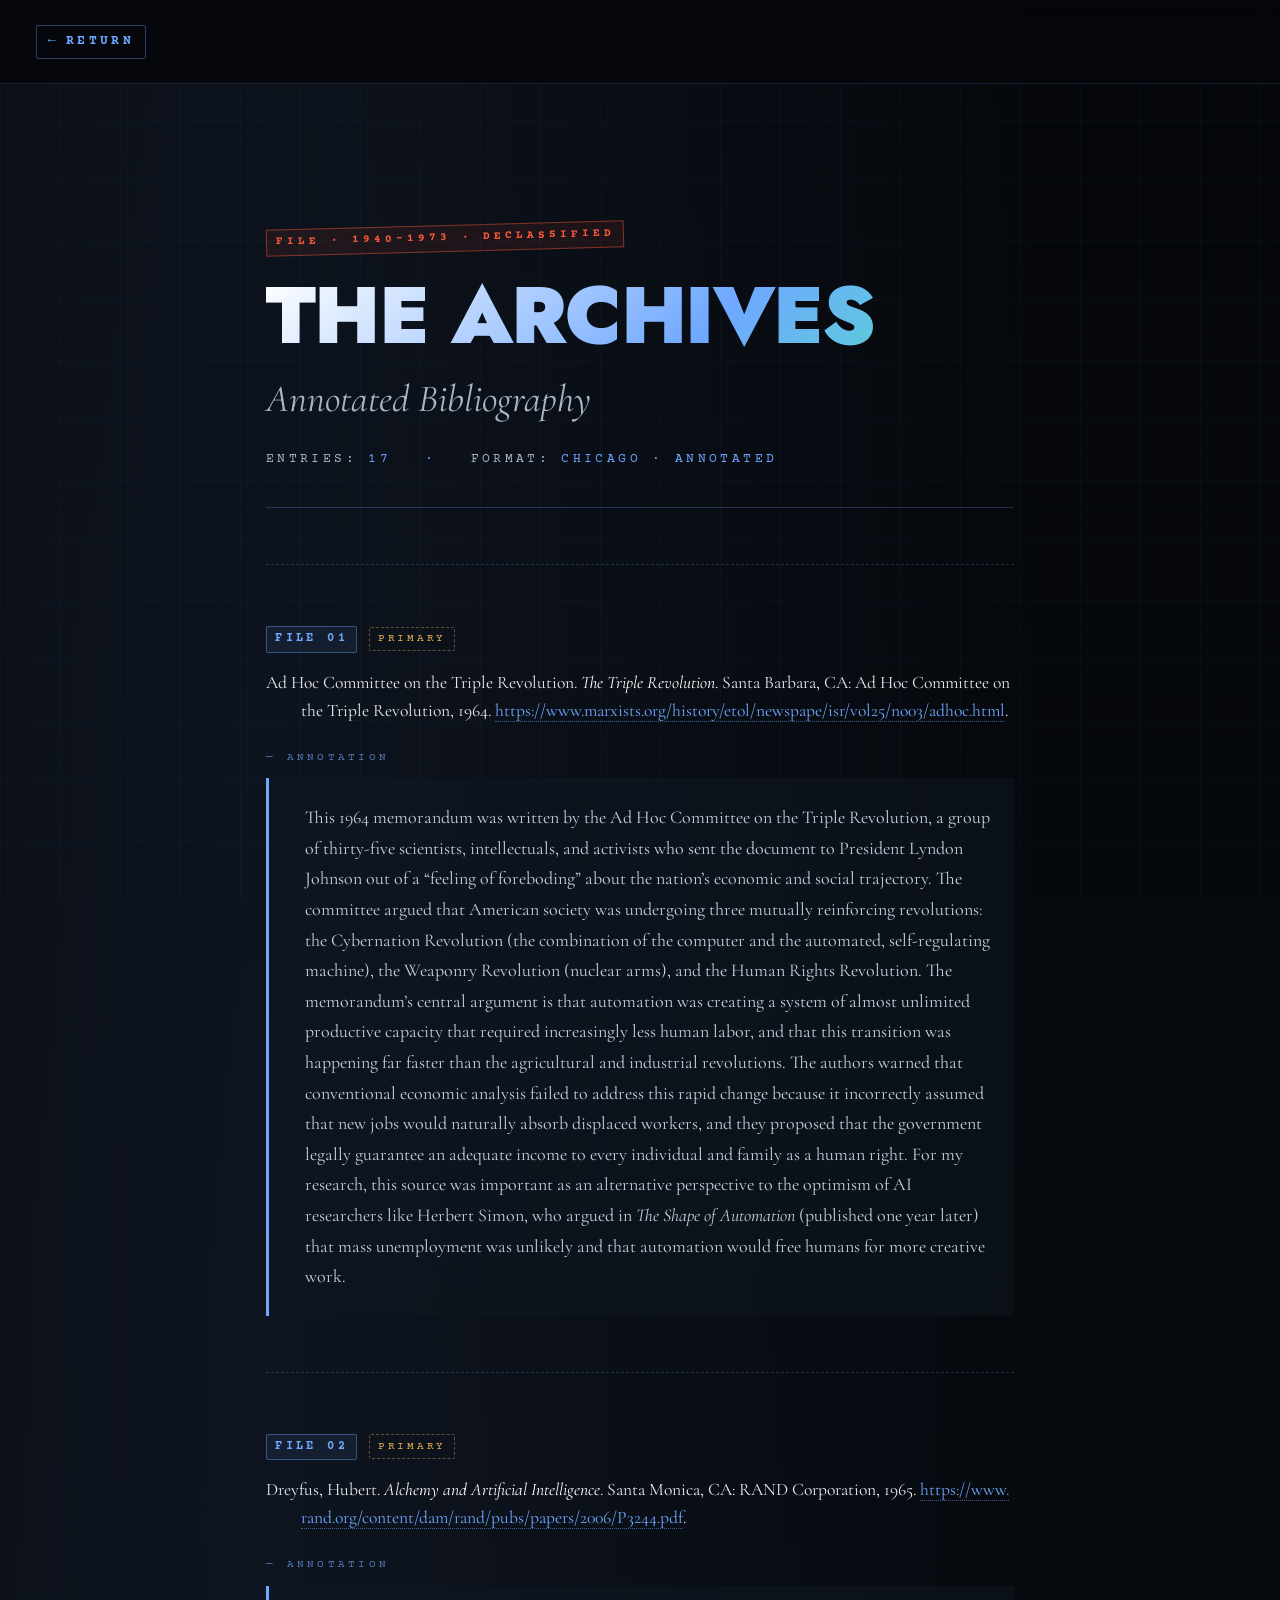
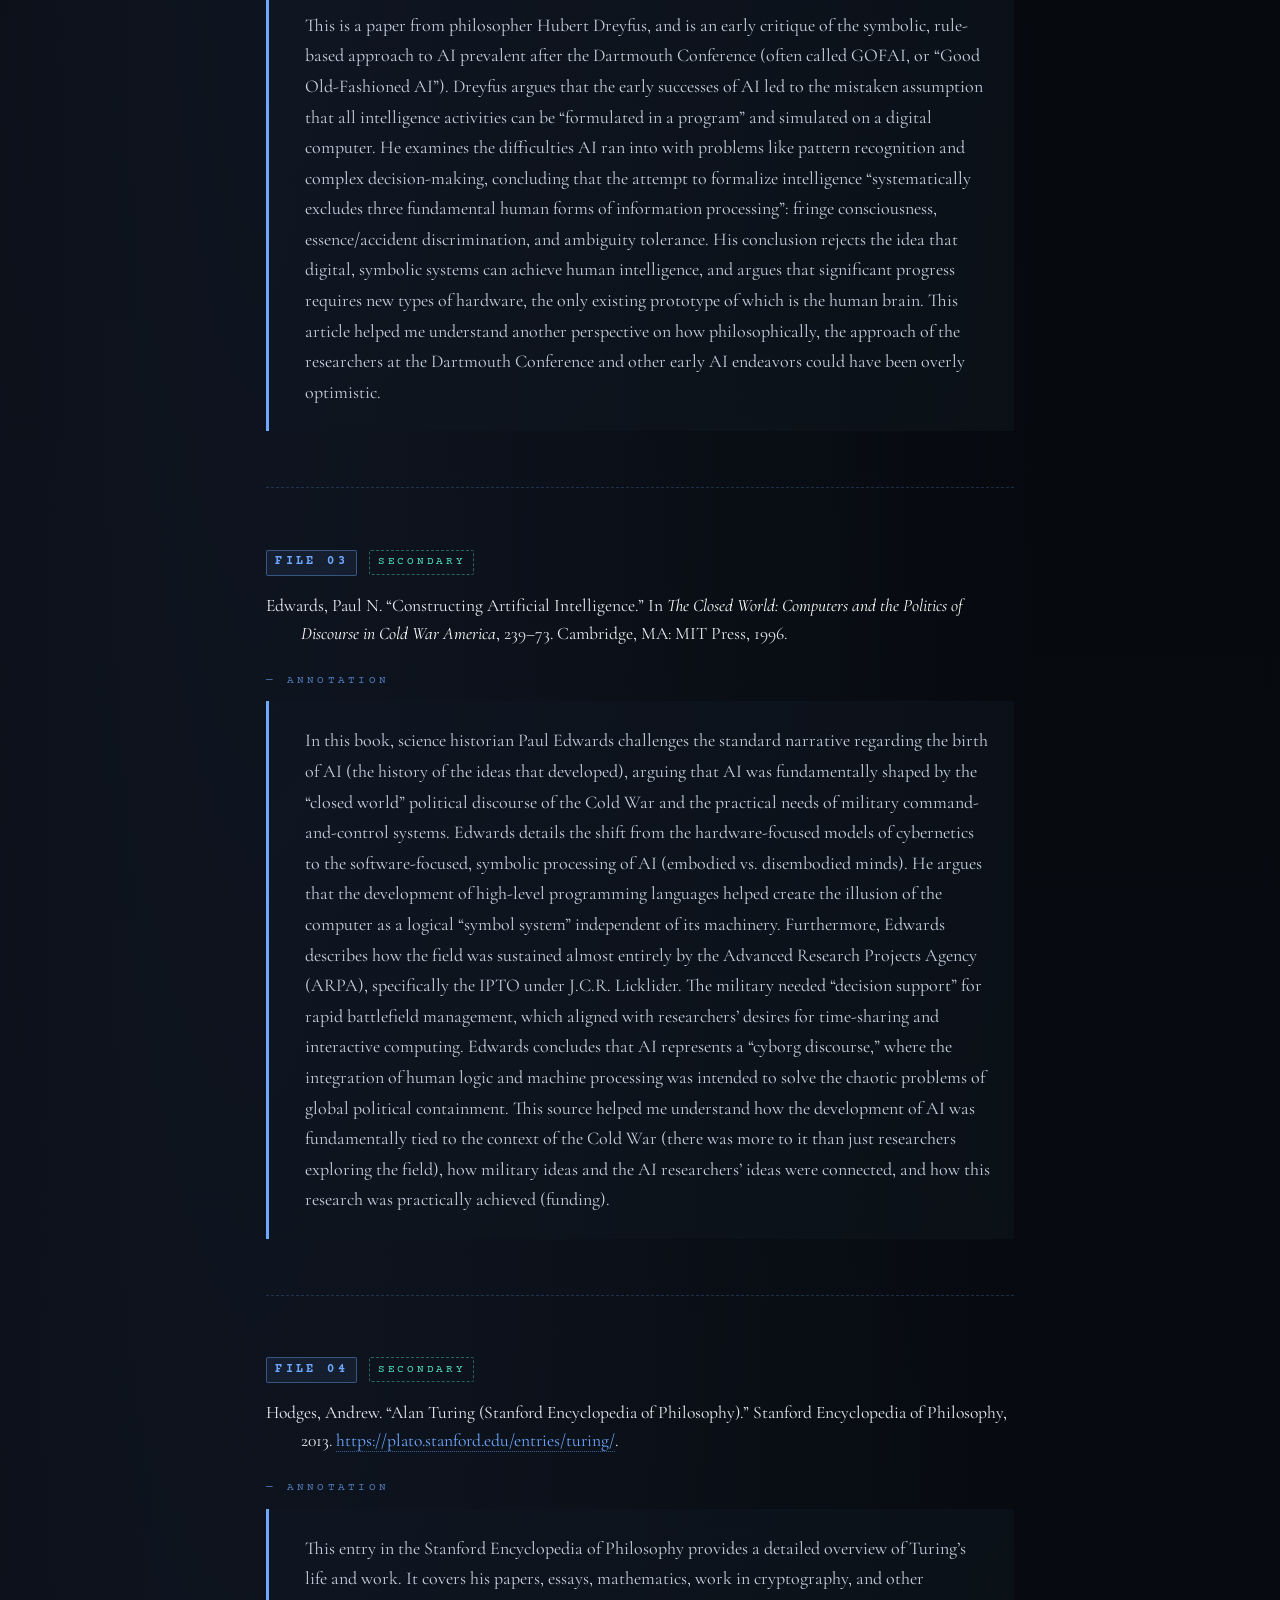
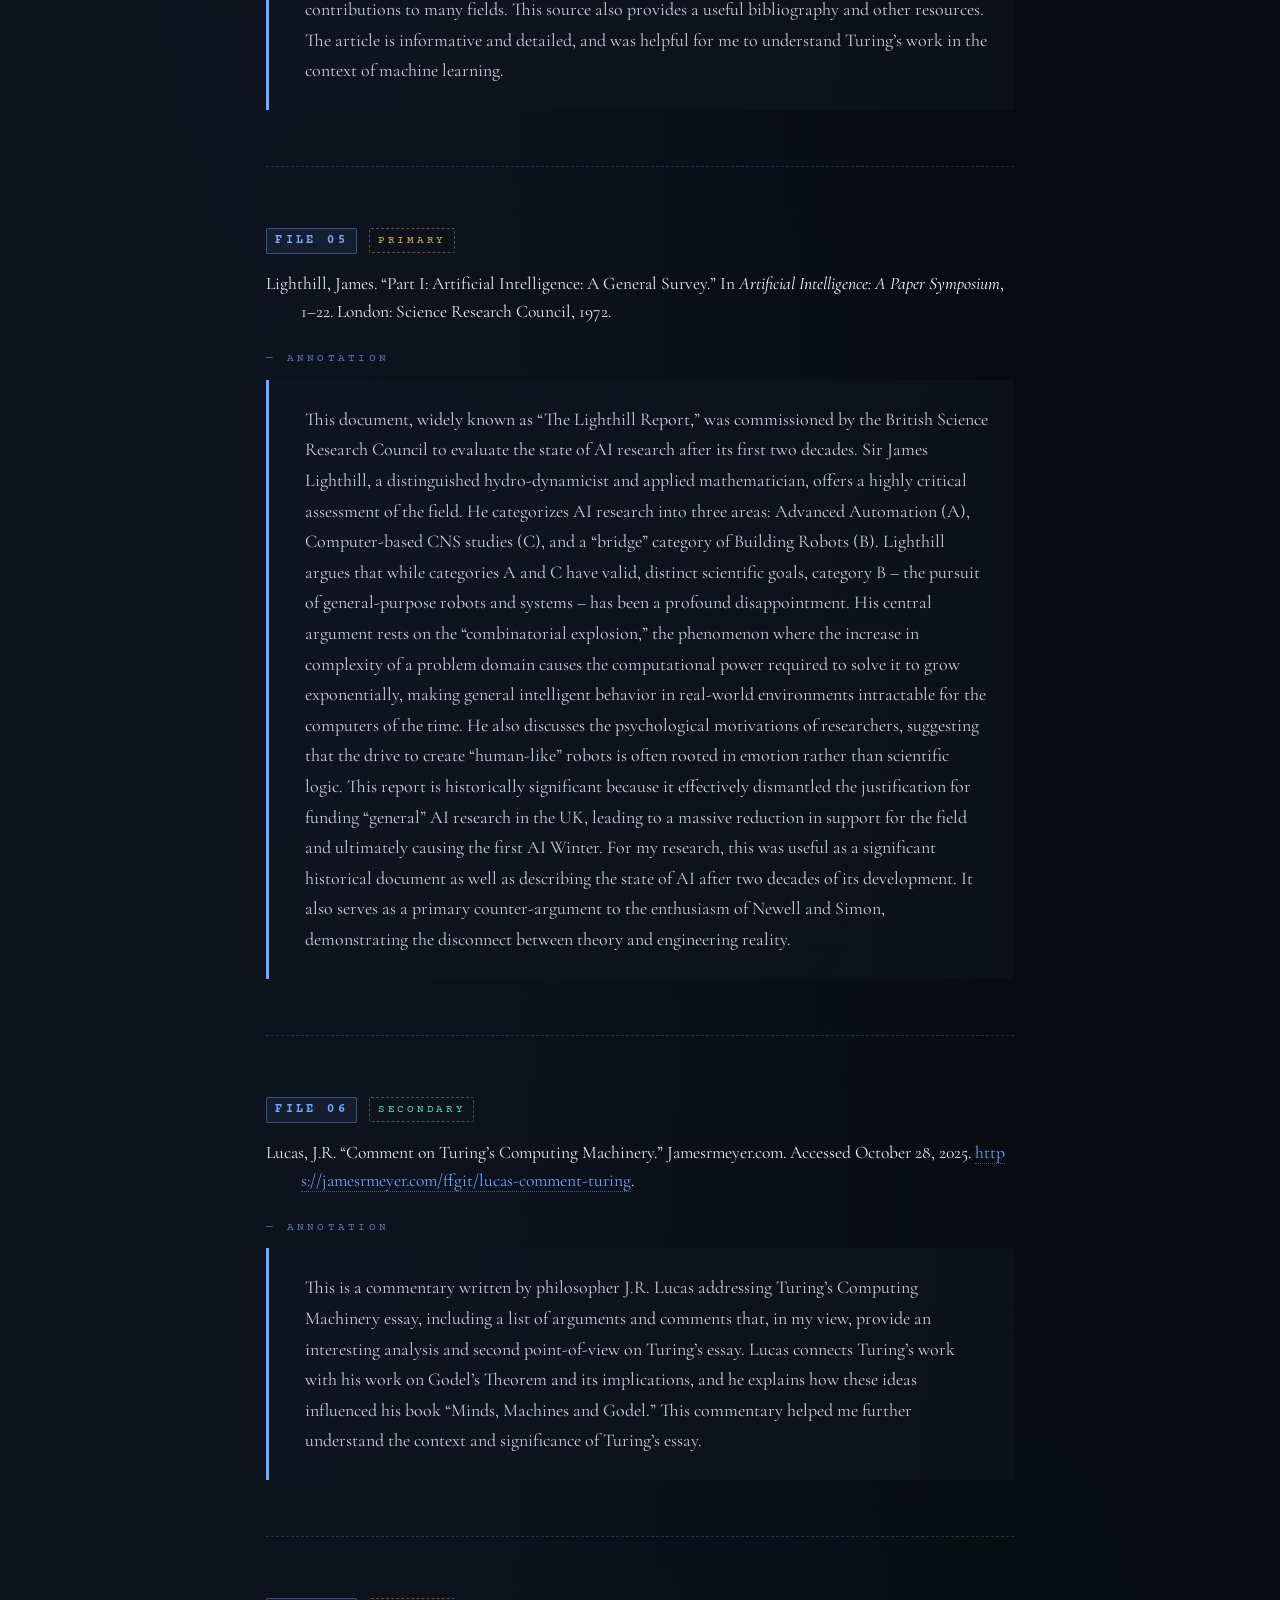
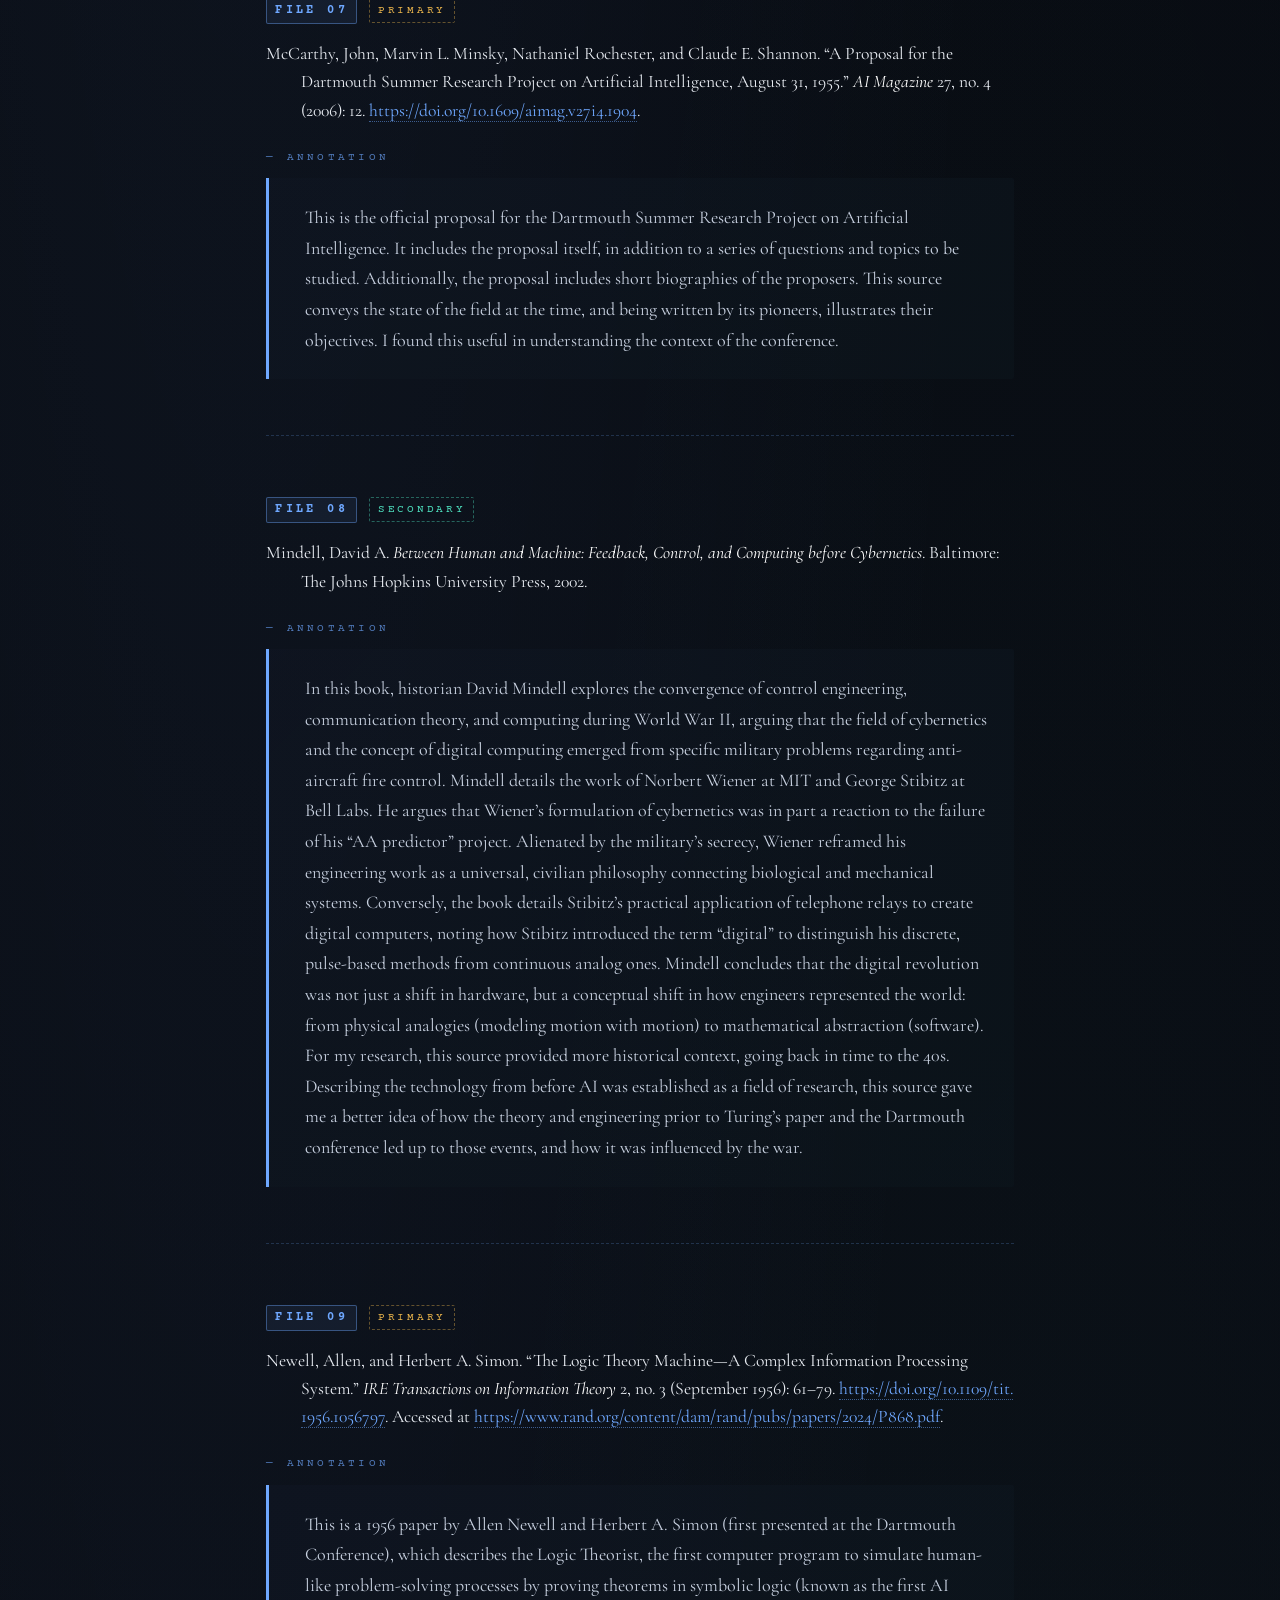
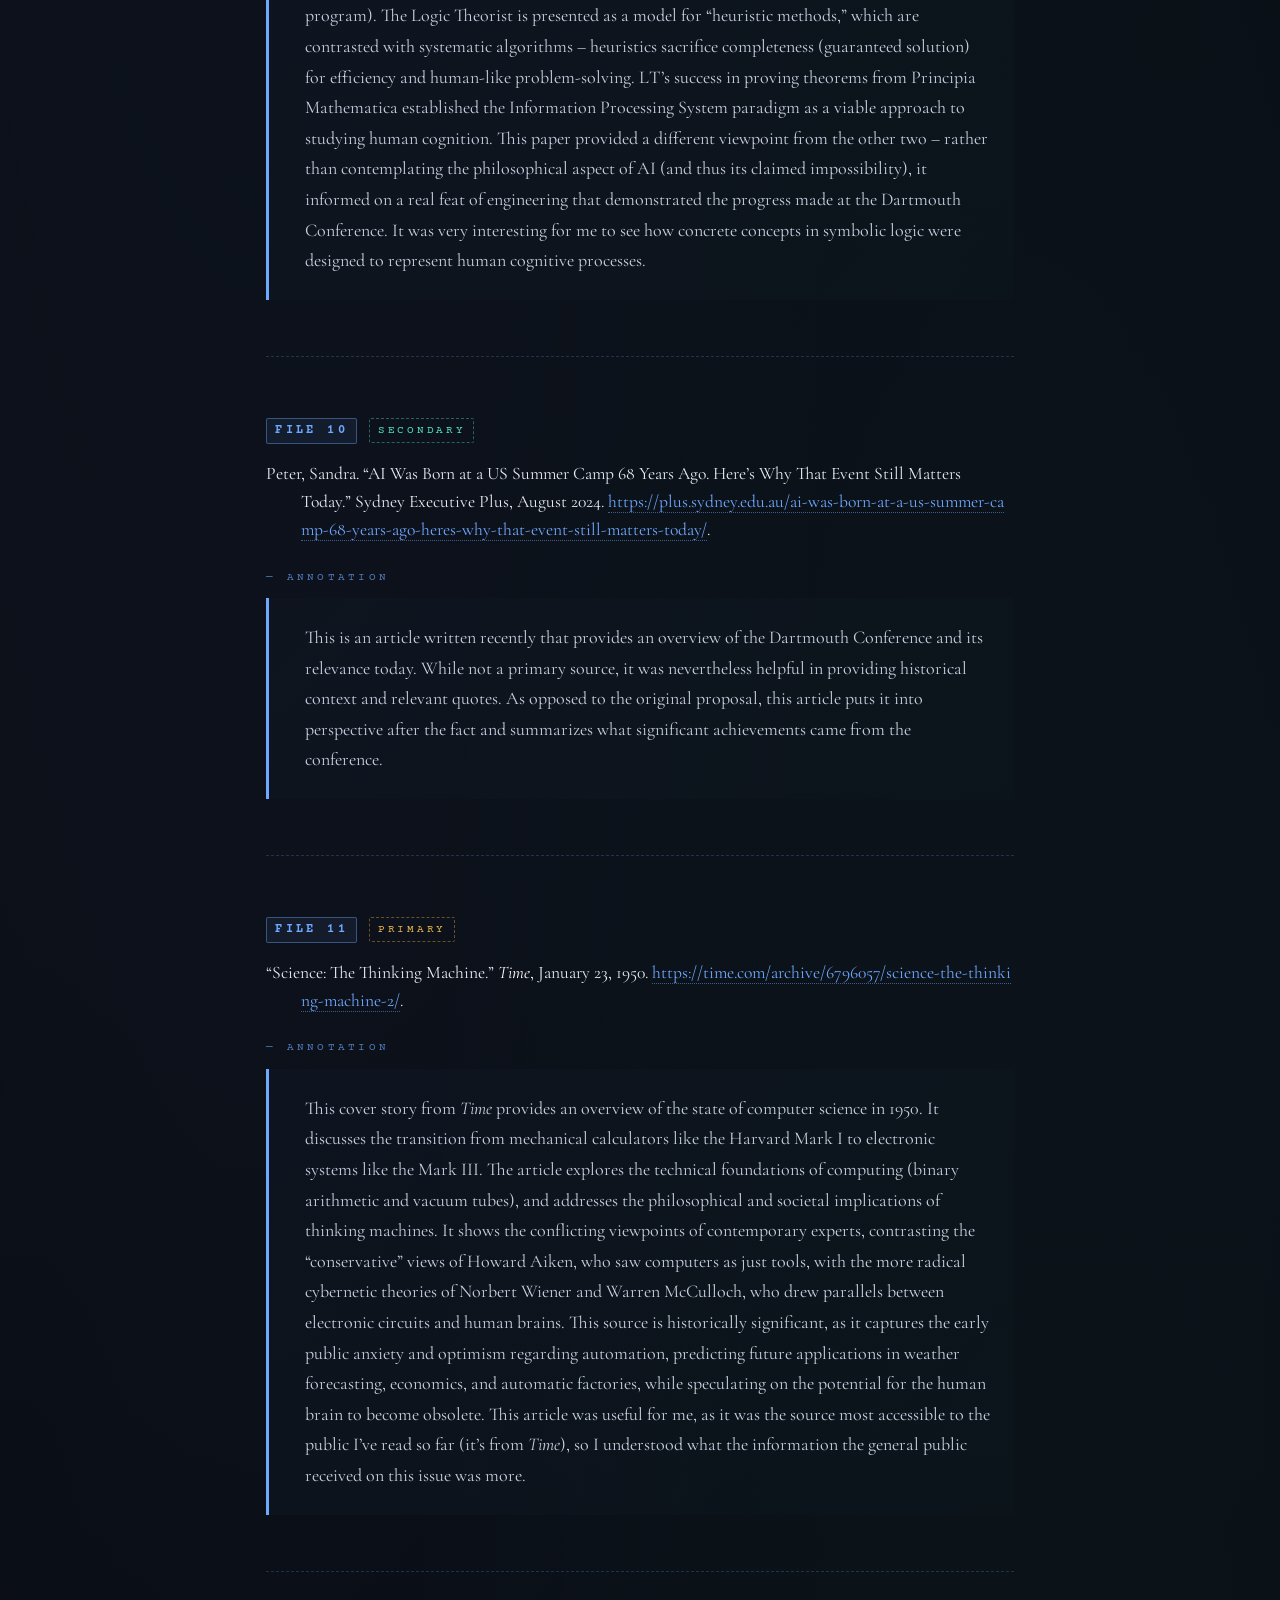
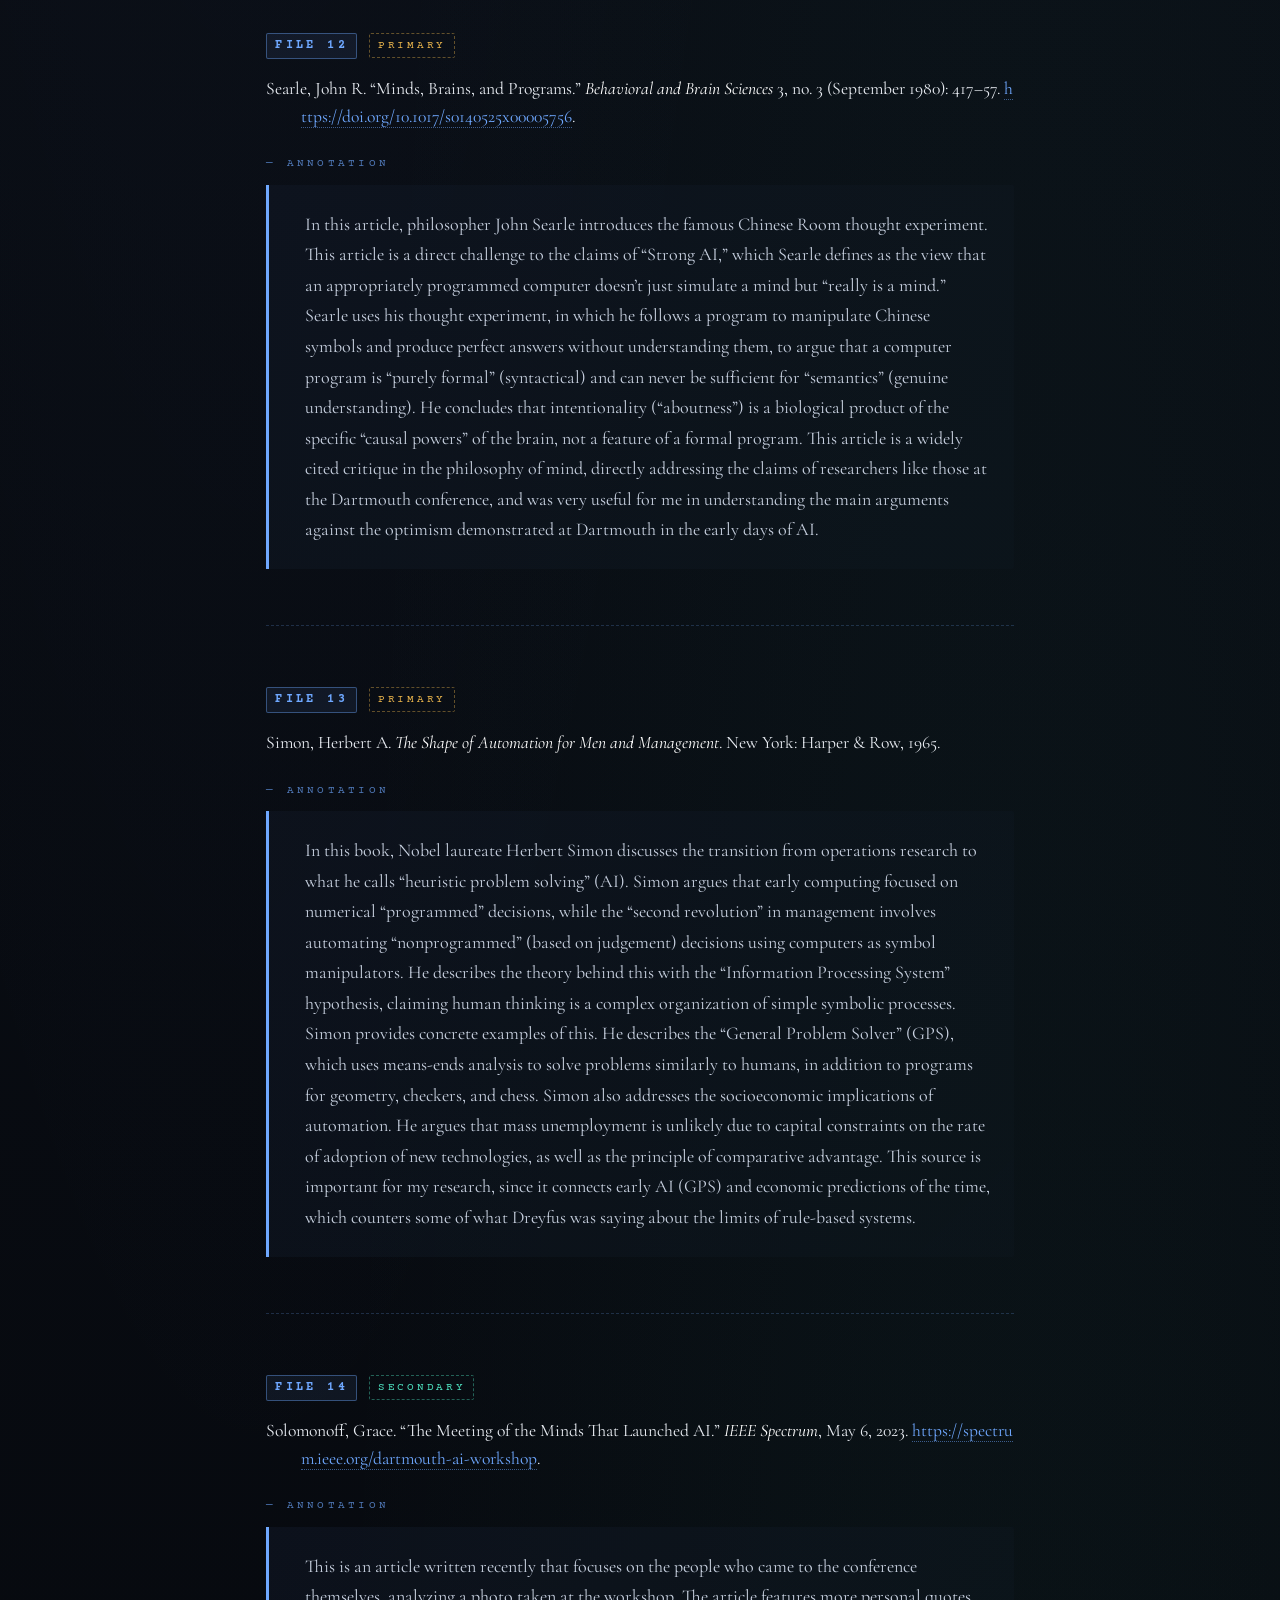
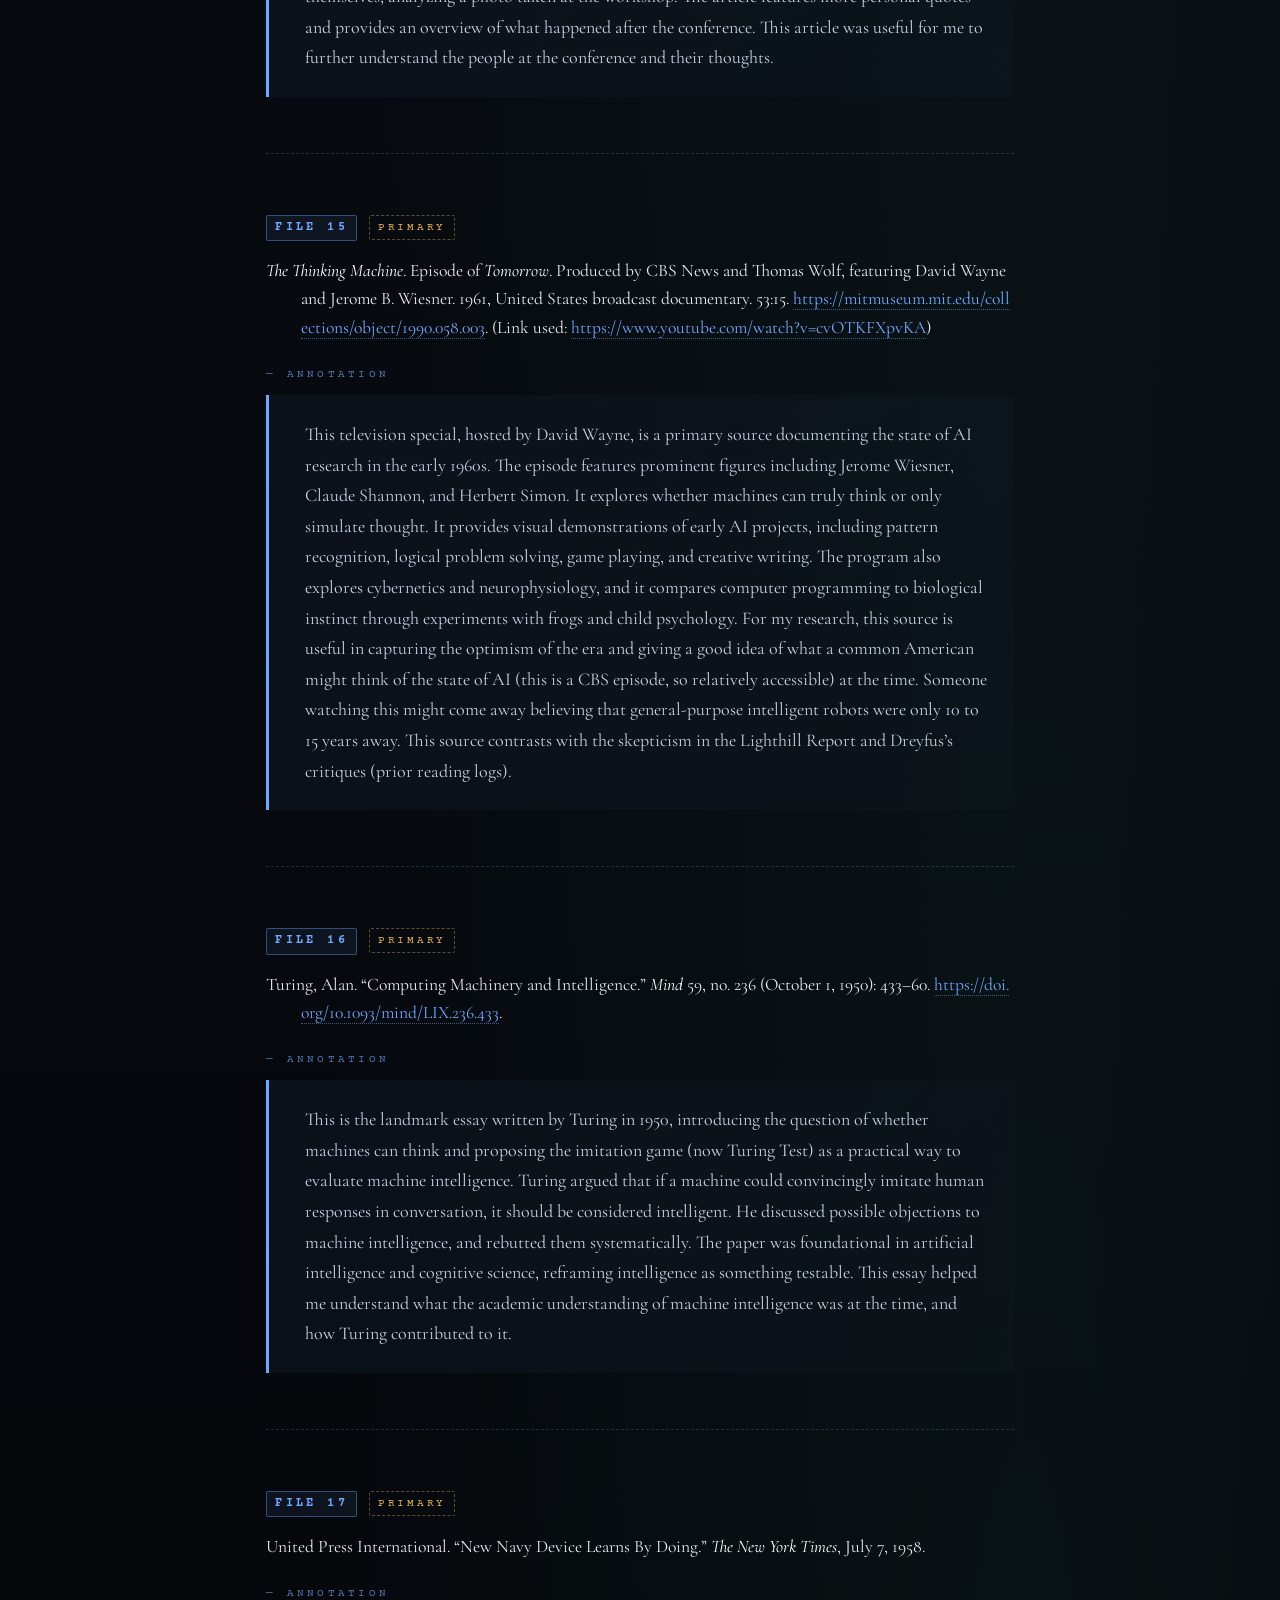
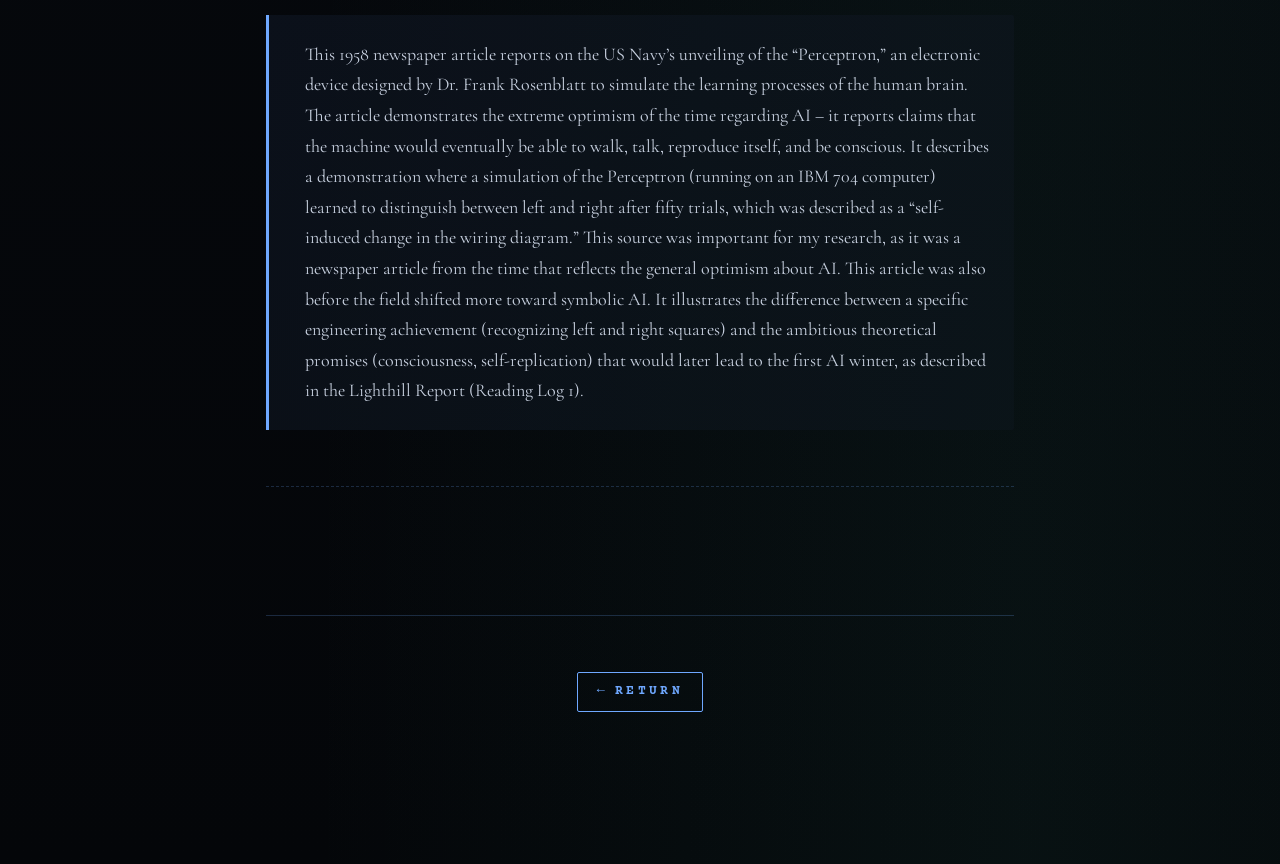
==== bibliography.html @ 635dea6e "commit" ====
<!DOCTYPE html>
<html lang="en">
<head>
    <meta charset="UTF-8" />
    <meta name="viewport" content="width=device-width, initial-scale=1.0" />
    <title>The Archives &mdash; Annotated Bibliography | The Divergence of Early AI</title>

    <!-- Typography -->
    <link rel="preconnect" href="https://fonts.googleapis.com" />
    <link rel="preconnect" href="https://fonts.gstatic.com" crossorigin />
    <link href="https://fonts.googleapis.com/css2?family=Jost:wght@300;400;500;700;900&family=Courier+Prime:wght@400;700&family=Special+Elite&family=Cormorant+Garamond:ital,wght@0,400;0,600;1,400&family=Space+Grotesk:wght@300;400;500;700&display=swap" rel="stylesheet" />

    <!-- Share the design tokens from the main site so colors/type are consistent -->
    <link rel="stylesheet" href="css/main.css" />

    <!-- Page-specific styles -->
    <style>
        /* ===============================================================
           Archives page
           A standalone scholarly bibliography view. Uses main.css for
           design tokens but layers its own page structure on top.
           =============================================================== */

        body.archives-body {
            background:
                radial-gradient(ellipse at 20% 10%, rgba(111, 168, 255, 0.08), transparent 55%),
                radial-gradient(ellipse at 80% 100%, rgba(79, 227, 193, 0.05), transparent 50%),
                linear-gradient(180deg, #05070b 0%, #0a0e16 60%, #040609 100%);
            color: #d8dee9;
            min-height: 100vh;
            overflow-x: hidden;
        }

        /* Faint "classified" grain over the whole page */
        body.archives-body::before {
            content: '';
            position: fixed;
            inset: 0;
            background-image:
                linear-gradient(rgba(111, 168, 255, 0.035) 1px, transparent 1px),
                linear-gradient(90deg, rgba(111, 168, 255, 0.035) 1px, transparent 1px);
            background-size: 60px 60px;
            pointer-events: none;
            z-index: 0;
        }

        /* Top navigation */
        .archives-nav {
            position: sticky;
            top: 0;
            z-index: 10;
            padding: var(--space-md) var(--space-lg);
            background: rgba(5, 7, 11, 0.85);
            backdrop-filter: blur(12px);
            -webkit-backdrop-filter: blur(12px);
            border-bottom: 1px solid rgba(111, 168, 255, 0.18);
        }
        .archives-nav .back-link {
            display: inline-flex;
            align-items: center;
            gap: 0.5em;
            font-family: var(--font-mono);
            font-size: var(--fs-xs);
            font-weight: 700;
            letter-spacing: 0.25em;
            text-transform: uppercase;
            color: var(--color-accent-blue);
            text-decoration: none;
            padding: 0.4em 0.8em;
            border: 1px solid rgba(111, 168, 255, 0.35);
            border-radius: var(--radius-sm);
            transition: all var(--dur-fast) var(--ease-out);
        }
        .archives-nav .back-link:hover {
            background: var(--color-accent-blue);
            color: #040609;
        }

        /* Main container */
        .archives-main {
            position: relative;
            z-index: 1;
            max-width: 820px;
            margin: 0 auto;
            padding: var(--space-2xl) var(--space-lg) var(--space-3xl);
        }

        /* Header — library dossier masthead */
        .archives-header {
            position: relative;
            padding: var(--space-xl) 0 var(--space-lg);
            margin-bottom: var(--space-xl);
            border-bottom: 1px solid rgba(111, 168, 255, 0.25);
        }
        .archives-classification {
            display: inline-block;
            padding: 0.3em 0.8em;
            margin-bottom: var(--space-md);
            font-family: var(--font-mono);
            font-size: 0.7rem;
            font-weight: 700;
            letter-spacing: 0.35em;
            text-transform: uppercase;
            color: var(--color-accent-hot);
            background: rgba(255, 91, 58, 0.08);
            border: 1px solid rgba(255, 91, 58, 0.45);
            transform: rotate(-1.5deg);
        }
        .archives-title {
            font-family: var(--font-display);
            font-weight: 900;
            font-size: clamp(3rem, 8vw, 5rem);
            letter-spacing: -0.02em;
            line-height: 1;
            margin-bottom: var(--space-xs);
            background: linear-gradient(135deg, #ffffff 0%, #6fa8ff 60%, #4fe3c1 100%);
            -webkit-background-clip: text;
            background-clip: text;
            -webkit-text-fill-color: transparent;
            text-transform: uppercase;
        }
        .archives-subtitle {
            font-family: var(--font-serif);
            font-style: italic;
            font-size: var(--fs-xl);
            color: #a9b4c6;
            margin-bottom: var(--space-sm);
        }
        .archives-meta {
            font-family: var(--font-mono);
            font-size: var(--fs-xs);
            letter-spacing: 0.25em;
            text-transform: uppercase;
            color: var(--color-accent-blue);
        }
        .archives-meta span {
            color: #a9b4c6;
        }

        /* Opening summary */
        .archives-intro {
            max-width: 64ch;
            margin: 0 0 var(--space-2xl);
            padding: var(--space-lg) 0;
            font-family: var(--font-serif);
            font-size: var(--fs-lg);
            line-height: 1.7;
            color: #d8dee9;
        }
        .archives-intro p + p {
            margin-top: var(--space-sm);
        }
        .archives-intro em {
            color: #a9b4c6;
        }

        /* Entries list */
        .archives-list {
            list-style: none;
            padding: 0;
            margin: 0;
        }

        .archives-entry {
            position: relative;
            padding: var(--space-xl) 0;
            border-top: 1px dashed rgba(111, 168, 255, 0.22);
        }
        .archives-entry:last-child {
            border-bottom: 1px dashed rgba(111, 168, 255, 0.22);
        }

        /* File tag — number stamp in the top corner */
        .entry-file {
            display: inline-block;
            margin-bottom: var(--space-sm);
            padding: 0.25em 0.7em;
            font-family: var(--font-mono);
            font-size: 0.72rem;
            font-weight: 700;
            letter-spacing: 0.3em;
            text-transform: uppercase;
            color: var(--color-accent-blue);
            background: rgba(111, 168, 255, 0.08);
            border: 1px solid rgba(111, 168, 255, 0.4);
            border-radius: var(--radius-sm);
        }
        .entry-type {
            display: inline-block;
            margin-left: var(--space-2xs);
            padding: 0.25em 0.7em;
            font-family: var(--font-mono);
            font-size: 0.68rem;
            font-weight: 400;
            letter-spacing: 0.25em;
            text-transform: uppercase;
            color: #a9b4c6;
            background: transparent;
            border: 1px dashed rgba(169, 180, 198, 0.3);
            border-radius: var(--radius-sm);
        }
        .entry-type--primary {
            color: var(--color-accent-amber);
            border-color: rgba(233, 180, 76, 0.4);
        }
        .entry-type--secondary {
            color: var(--color-accent-cyber);
            border-color: rgba(79, 227, 193, 0.4);
        }

        /* Citation — academic hanging indent */
        .entry-citation {
            font-family: var(--font-serif);
            font-size: 1.1rem;
            line-height: 1.6;
            color: #e8ecf2;
            padding-left: 2em;
            text-indent: -2em;
            margin-bottom: var(--space-md);
        }
        .entry-citation em,
        .entry-citation i {
            font-style: italic;
            color: #ffffff;
        }
        .entry-citation a {
            color: var(--color-accent-blue);
            text-decoration: none;
            border-bottom: 1px dotted rgba(111, 168, 255, 0.5);
            word-break: break-all;
            transition: all var(--dur-fast) var(--ease-out);
        }
        .entry-citation a:hover {
            color: #4fe3c1;
            border-bottom-color: var(--color-accent-cyber);
        }

        /* Annotation — left-rule quote style */
        .entry-annotation-label {
            display: block;
            margin-bottom: var(--space-xs);
            font-family: var(--font-mono);
            font-size: 0.68rem;
            letter-spacing: 0.3em;
            text-transform: uppercase;
            color: var(--color-accent-blue);
            opacity: 0.7;
        }
        .entry-annotation {
            padding: var(--space-md) var(--space-md) var(--space-md) var(--space-lg);
            background:
                linear-gradient(135deg, rgba(111, 168, 255, 0.035), rgba(79, 227, 193, 0.025)),
                rgba(10, 14, 22, 0.6);
            border-left: 3px solid var(--color-accent-blue);
            border-radius: 0 var(--radius-sm) var(--radius-sm) 0;
            font-family: var(--font-serif);
            font-size: 1rem;
            line-height: 1.75;
            color: #c8d1e0;
        }
        .entry-annotation p {
            margin: 0;
        }
        .entry-annotation p + p {
            margin-top: var(--space-sm);
        }

        /* Footer */
        .archives-footer {
            margin-top: var(--space-3xl);
            padding: var(--space-xl) 0 var(--space-md);
            border-top: 1px solid rgba(111, 168, 255, 0.22);
            text-align: center;
        }
        .archives-footer .back-link-footer {
            display: inline-flex;
            align-items: center;
            gap: 0.5em;
            padding: 0.6em 1.4em;
            font-family: var(--font-mono);
            font-size: var(--fs-xs);
            font-weight: 700;
            letter-spacing: 0.25em;
            text-transform: uppercase;
            color: var(--color-accent-blue);
            text-decoration: none;
            border: 1px solid var(--color-accent-blue);
            border-radius: var(--radius-sm);
            transition: all var(--dur-fast) var(--ease-out);
        }
        .archives-footer .back-link-footer:hover {
            background: var(--color-accent-blue);
            color: #040609;
        }
        .archives-credit {
            margin-top: var(--space-md);
            font-family: var(--font-mono);
            font-size: 0.7rem;
            letter-spacing: 0.2em;
            text-transform: uppercase;
            color: #6a7382;
        }

        /* Responsive tweaks */
        @media (max-width: 720px) {
            .archives-main { padding: var(--space-xl) var(--space-md) var(--space-2xl); }
            .entry-citation { padding-left: 1.4em; text-indent: -1.4em; }
            .entry-annotation { padding: var(--space-md); }
        }
    </style>
</head>

<body class="archives-body" data-current-theme="modern-obsidian">

    <!-- Top nav -->
    <nav class="archives-nav" aria-label="Site navigation">
        <a href="index.html" class="back-link">
            <span aria-hidden="true">&larr;</span>
            Return
        </a>
    </nav>

    <main class="archives-main">

        <!-- Masthead -->
        <header class="archives-header">
            <span class="archives-classification">File &middot; 1940&ndash;1973 &middot; Declassified</span>
            <h1 class="archives-title">The Archives</h1>
            <p class="archives-subtitle">Annotated Bibliography</p>
            <p class="archives-meta">
                <span>Entries:</span> 17
                &nbsp; &middot; &nbsp;
                <span>Format:</span> Chicago &middot; Annotated
            </p>
        </header>

        <!-- Entries -->
        <ol class="archives-list">

            <!-- 01 — Ad Hoc Committee on the Triple Revolution (NEW) -->
            <li class="archives-entry">
                <span class="entry-file">File 01</span>
                <span class="entry-type entry-type--primary">Primary</span>
                <p class="entry-citation">
                    Ad Hoc Committee on the Triple Revolution. <em>The Triple Revolution</em>. Santa Barbara, CA: Ad Hoc Committee on the Triple Revolution, 1964. <a href="https://www.marxists.org/history/etol/newspape/isr/vol25/no03/adhoc.html" target="_blank" rel="noopener noreferrer">https://www.marxists.org/history/etol/newspape/isr/vol25/no03/adhoc.html</a>.
                </p>
                <span class="entry-annotation-label">&mdash; Annotation</span>
                <div class="entry-annotation">
                    <p>
                        This 1964 memorandum was written by the Ad Hoc Committee on the Triple Revolution, a group of thirty-five scientists, intellectuals, and activists who sent the document to President Lyndon Johnson out of a &ldquo;feeling of foreboding&rdquo; about the nation&rsquo;s economic and social trajectory. The committee argued that American society was undergoing three mutually reinforcing revolutions: the Cybernation Revolution (the combination of the computer and the automated, self-regulating machine), the Weaponry Revolution (nuclear arms), and the Human Rights Revolution. The memorandum&rsquo;s central argument is that automation was creating a system of almost unlimited productive capacity that required increasingly less human labor, and that this transition was happening far faster than the agricultural and industrial revolutions. The authors warned that conventional economic analysis failed to address this rapid change because it incorrectly assumed that new jobs would naturally absorb displaced workers, and they proposed that the government legally guarantee an adequate income to every individual and family as a human right. For my research, this source was important as an alternative perspective to the optimism of AI researchers like Herbert Simon, who argued in <em>The Shape of Automation</em> (published one year later) that mass unemployment was unlikely and that automation would free humans for more creative work.
                    </p>
                </div>
            </li>

            <!-- 02 — Dreyfus (CITATION FIXED: italicize title, add publisher) -->
            <li class="archives-entry">
                <span class="entry-file">File 02</span>
                <span class="entry-type entry-type--primary">Primary</span>
                <p class="entry-citation">
                    Dreyfus, Hubert. <em>Alchemy and Artificial Intelligence</em>. Santa Monica, CA: RAND Corporation, 1965. <a href="https://www.rand.org/content/dam/rand/pubs/papers/2006/P3244.pdf" target="_blank" rel="noopener noreferrer">https://www.rand.org/content/dam/rand/pubs/papers/2006/P3244.pdf</a>.
                </p>
                <span class="entry-annotation-label">&mdash; Annotation</span>
                <div class="entry-annotation">
                    <p>
                        This is a paper from philosopher Hubert Dreyfus, and is an early critique of the symbolic, rule-based approach to AI prevalent after the Dartmouth Conference (often called GOFAI, or &ldquo;Good Old-Fashioned AI&rdquo;). Dreyfus argues that the early successes of AI led to the mistaken assumption that all intelligence activities can be &ldquo;formulated in a program&rdquo; and simulated on a digital computer. He examines the difficulties AI ran into with problems like pattern recognition and complex decision-making, concluding that the attempt to formalize intelligence &ldquo;systematically excludes three fundamental human forms of information processing&rdquo;: fringe consciousness, essence/accident discrimination, and ambiguity tolerance. His conclusion rejects the idea that digital, symbolic systems can achieve human intelligence, and argues that significant progress requires new types of hardware, the only existing prototype of which is the human brain. This article helped me understand another perspective on how philosophically, the approach of the researchers at the Dartmouth Conference and other early AI endeavors could have been overly optimistic.
                    </p>
                </div>
            </li>

            <!-- 03 — Edwards (no citation changes) -->
            <li class="archives-entry">
                <span class="entry-file">File 03</span>
                <span class="entry-type entry-type--secondary">Secondary</span>
                <p class="entry-citation">
                    Edwards, Paul N. &ldquo;Constructing Artificial Intelligence.&rdquo; In <em>The Closed World: Computers and the Politics of Discourse in Cold War America</em>, 239&ndash;73. Cambridge, MA: MIT Press, 1996.
                </p>
                <span class="entry-annotation-label">&mdash; Annotation</span>
                <div class="entry-annotation">
                    <p>
                        In this book, science historian Paul Edwards challenges the standard narrative regarding the birth of AI (the history of the ideas that developed), arguing that AI was fundamentally shaped by the &ldquo;closed world&rdquo; political discourse of the Cold War and the practical needs of military command-and-control systems. Edwards details the shift from the hardware-focused models of cybernetics to the software-focused, symbolic processing of AI (embodied vs. disembodied minds). He argues that the development of high-level programming languages helped create the illusion of the computer as a logical &ldquo;symbol system&rdquo; independent of its machinery. Furthermore, Edwards describes how the field was sustained almost entirely by the Advanced Research Projects Agency (ARPA), specifically the IPTO under J.C.R. Licklider. The military needed &ldquo;decision support&rdquo; for rapid battlefield management, which aligned with researchers&rsquo; desires for time-sharing and interactive computing. Edwards concludes that AI represents a &ldquo;cyborg discourse,&rdquo; where the integration of human logic and machine processing was intended to solve the chaotic problems of global political containment. This source helped me understand how the development of AI was fundamentally tied to the context of the Cold War (there was more to it than just researchers exploring the field), how military ideas and the AI researchers&rsquo; ideas were connected, and how this research was practically achieved (funding).
                    </p>
                </div>
            </li>

            <!-- 04 — Hodges (no citation changes) -->
            <li class="archives-entry">
                <span class="entry-file">File 04</span>
                <span class="entry-type entry-type--secondary">Secondary</span>
                <p class="entry-citation">
                    Hodges, Andrew. &ldquo;Alan Turing (Stanford Encyclopedia of Philosophy).&rdquo; Stanford Encyclopedia of Philosophy, 2013. <a href="https://plato.stanford.edu/entries/turing/" target="_blank" rel="noopener noreferrer">https://plato.stanford.edu/entries/turing/</a>.
                </p>
                <span class="entry-annotation-label">&mdash; Annotation</span>
                <div class="entry-annotation">
                    <p>
                        This entry in the Stanford Encyclopedia of Philosophy provides a detailed overview of Turing&rsquo;s life and work. It covers his papers, essays, mathematics, work in cryptography, and other contributions to many fields. This source also provides a useful bibliography and other resources. The article is informative and detailed, and was helpful for me to understand Turing&rsquo;s work in the context of machine learning.
                    </p>
                </div>
            </li>

            <!-- 05 — Lighthill (no citation changes) -->
            <li class="archives-entry">
                <span class="entry-file">File 05</span>
                <span class="entry-type entry-type--primary">Primary</span>
                <p class="entry-citation">
                    Lighthill, James. &ldquo;Part I: Artificial Intelligence: A General Survey.&rdquo; In <em>Artificial Intelligence: A Paper Symposium</em>, 1&ndash;22. London: Science Research Council, 1972.
                </p>
                <span class="entry-annotation-label">&mdash; Annotation</span>
                <div class="entry-annotation">
                    <p>
                        This document, widely known as &ldquo;The Lighthill Report,&rdquo; was commissioned by the British Science Research Council to evaluate the state of AI research after its first two decades. Sir James Lighthill, a distinguished hydro-dynamicist and applied mathematician, offers a highly critical assessment of the field. He categorizes AI research into three areas: Advanced Automation (A), Computer-based CNS studies (C), and a &ldquo;bridge&rdquo; category of Building Robots (B). Lighthill argues that while categories A and C have valid, distinct scientific goals, category B &ndash; the pursuit of general-purpose robots and systems &ndash; has been a profound disappointment. His central argument rests on the &ldquo;combinatorial explosion,&rdquo; the phenomenon where the increase in complexity of a problem domain causes the computational power required to solve it to grow exponentially, making general intelligent behavior in real-world environments intractable for the computers of the time. He also discusses the psychological motivations of researchers, suggesting that the drive to create &ldquo;human-like&rdquo; robots is often rooted in emotion rather than scientific logic. This report is historically significant because it effectively dismantled the justification for funding &ldquo;general&rdquo; AI research in the UK, leading to a massive reduction in support for the field and ultimately causing the first AI Winter. For my research, this was useful as a significant historical document as well as describing the state of AI after two decades of its development. It also serves as a primary counter-argument to the enthusiasm of Newell and Simon, demonstrating the disconnect between theory and engineering reality.
                    </p>
                </div>
            </li>

            <!-- 06 — Lucas (CITATION FIXED: Last, First name order) -->
            <li class="archives-entry">
                <span class="entry-file">File 06</span>
                <span class="entry-type entry-type--secondary">Secondary</span>
                <p class="entry-citation">
                    Lucas, J.R. &ldquo;Comment on Turing&rsquo;s Computing Machinery.&rdquo; Jamesrmeyer.com. Accessed October 28, 2025. <a href="https://jamesrmeyer.com/ffgit/lucas-comment-turing" target="_blank" rel="noopener noreferrer">https://jamesrmeyer.com/ffgit/lucas-comment-turing</a>.
                </p>
                <span class="entry-annotation-label">&mdash; Annotation</span>
                <div class="entry-annotation">
                    <p>
                        This is a commentary written by philosopher J.R. Lucas addressing Turing&rsquo;s Computing Machinery essay, including a list of arguments and comments that, in my view, provide an interesting analysis and second point-of-view on Turing&rsquo;s essay. Lucas connects Turing&rsquo;s work with his work on Godel&rsquo;s Theorem and its implications, and he explains how these ideas influenced his book &ldquo;Minds, Machines and Godel.&rdquo; This commentary helped me further understand the context and significance of Turing&rsquo;s essay.
                    </p>
                </div>
            </li>

            <!-- 07 — McCarthy et al. (CITATION FIXED: date relocated to publication info) -->
            <li class="archives-entry">
                <span class="entry-file">File 07</span>
                <span class="entry-type entry-type--primary">Primary</span>
                <p class="entry-citation">
                    McCarthy, John, Marvin L. Minsky, Nathaniel Rochester, and Claude E. Shannon. &ldquo;A Proposal for the Dartmouth Summer Research Project on Artificial Intelligence, August 31, 1955.&rdquo; <em>AI Magazine</em> 27, no. 4 (2006): 12. <a href="https://doi.org/10.1609/aimag.v27i4.1904" target="_blank" rel="noopener noreferrer">https://doi.org/10.1609/aimag.v27i4.1904</a>.
                </p>
                <span class="entry-annotation-label">&mdash; Annotation</span>
                <div class="entry-annotation">
                    <p>
                        This is the official proposal for the Dartmouth Summer Research Project on Artificial Intelligence. It includes the proposal itself, in addition to a series of questions and topics to be studied. Additionally, the proposal includes short biographies of the proposers. This source conveys the state of the field at the time, and being written by its pioneers, illustrates their objectives. I found this useful in understanding the context of the conference.
                    </p>
                </div>
            </li>

            <!-- 08 — Mindell (CITATION FIXED: chapter reference removed) -->
            <li class="archives-entry">
                <span class="entry-file">File 08</span>
                <span class="entry-type entry-type--secondary">Secondary</span>
                <p class="entry-citation">
                    Mindell, David A. <em>Between Human and Machine: Feedback, Control, and Computing before Cybernetics</em>. Baltimore: The Johns Hopkins University Press, 2002.
                </p>
                <span class="entry-annotation-label">&mdash; Annotation</span>
                <div class="entry-annotation">
                    <p>
                        In this book, historian David Mindell explores the convergence of control engineering, communication theory, and computing during World War II, arguing that the field of cybernetics and the concept of digital computing emerged from specific military problems regarding anti-aircraft fire control. Mindell details the work of Norbert Wiener at MIT and George Stibitz at Bell Labs. He argues that Wiener&rsquo;s formulation of cybernetics was in part a reaction to the failure of his &ldquo;AA predictor&rdquo; project. Alienated by the military&rsquo;s secrecy, Wiener reframed his engineering work as a universal, civilian philosophy connecting biological and mechanical systems. Conversely, the book details Stibitz&rsquo;s practical application of telephone relays to create digital computers, noting how Stibitz introduced the term &ldquo;digital&rdquo; to distinguish his discrete, pulse-based methods from continuous analog ones. Mindell concludes that the digital revolution was not just a shift in hardware, but a conceptual shift in how engineers represented the world: from physical analogies (modeling motion with motion) to mathematical abstraction (software). For my research, this source provided more historical context, going back in time to the 40s. Describing the technology from before AI was established as a field of research, this source gave me a better idea of how the theory and engineering prior to Turing&rsquo;s paper and the Dartmouth conference led up to those events, and how it was influenced by the war.
                    </p>
                </div>
            </li>

            <!-- 09 — Newell & Simon (CITATION FIXED: full first names) -->
            <li class="archives-entry">
                <span class="entry-file">File 09</span>
                <span class="entry-type entry-type--primary">Primary</span>
                <p class="entry-citation">
                    Newell, Allen, and Herbert A. Simon. &ldquo;The Logic Theory Machine&mdash;A Complex Information Processing System.&rdquo; <em>IRE Transactions on Information Theory</em> 2, no. 3 (September 1956): 61&ndash;79. <a href="https://doi.org/10.1109/tit.1956.1056797" target="_blank" rel="noopener noreferrer">https://doi.org/10.1109/tit.1956.1056797</a>. Accessed at <a href="https://www.rand.org/content/dam/rand/pubs/papers/2024/P868.pdf" target="_blank" rel="noopener noreferrer">https://www.rand.org/content/dam/rand/pubs/papers/2024/P868.pdf</a>.
                </p>
                <span class="entry-annotation-label">&mdash; Annotation</span>
                <div class="entry-annotation">
                    <p>
                        This is a 1956 paper by Allen Newell and Herbert A. Simon (first presented at the Dartmouth Conference), which describes the Logic Theorist, the first computer program to simulate human-like problem-solving processes by proving theorems in symbolic logic (known as the first AI program). The Logic Theorist is presented as a model for &ldquo;heuristic methods,&rdquo; which are contrasted with systematic algorithms &ndash; heuristics sacrifice completeness (guaranteed solution) for efficiency and human-like problem-solving. LT&rsquo;s success in proving theorems from Principia Mathematica established the Information Processing System paradigm as a viable approach to studying human cognition. This paper provided a different viewpoint from the other two &ndash; rather than contemplating the philosophical aspect of AI (and thus its claimed impossibility), it informed on a real feat of engineering that demonstrated the progress made at the Dartmouth Conference. It was very interesting for me to see how concrete concepts in symbolic logic were designed to represent human cognitive processes.
                    </p>
                </div>
            </li>

            <!-- 10 — Peter (no citation changes) -->
            <li class="archives-entry">
                <span class="entry-file">File 10</span>
                <span class="entry-type entry-type--secondary">Secondary</span>
                <p class="entry-citation">
                    Peter, Sandra. &ldquo;AI Was Born at a US Summer Camp 68 Years Ago. Here&rsquo;s Why That Event Still Matters Today.&rdquo; Sydney Executive Plus, August 2024. <a href="https://plus.sydney.edu.au/ai-was-born-at-a-us-summer-camp-68-years-ago-heres-why-that-event-still-matters-today/" target="_blank" rel="noopener noreferrer">https://plus.sydney.edu.au/ai-was-born-at-a-us-summer-camp-68-years-ago-heres-why-that-event-still-matters-today/</a>.
                </p>
                <span class="entry-annotation-label">&mdash; Annotation</span>
                <div class="entry-annotation">
                    <p>
                        This is an article written recently that provides an overview of the Dartmouth Conference and its relevance today. While not a primary source, it was nevertheless helpful in providing historical context and relevant quotes. As opposed to the original proposal, this article puts it into perspective after the fact and summarizes what significant achievements came from the conference.
                    </p>
                </div>
            </li>

            <!-- 11 — "Science: The Thinking Machine" / Time (CITATION FIXED: removed Time as pseudo-author; REPOSITIONED: sorts under S) -->
            <li class="archives-entry">
                <span class="entry-file">File 11</span>
                <span class="entry-type entry-type--primary">Primary</span>
                <p class="entry-citation">
                    &ldquo;Science: The Thinking Machine.&rdquo; <em>Time</em>, January 23, 1950. <a href="https://time.com/archive/6796057/science-the-thinking-machine-2/" target="_blank" rel="noopener noreferrer">https://time.com/archive/6796057/science-the-thinking-machine-2/</a>.
                </p>
                <span class="entry-annotation-label">&mdash; Annotation</span>
                <div class="entry-annotation">
                    <p>
                        This cover story from <em>Time</em> provides an overview of the state of computer science in 1950. It discusses the transition from mechanical calculators like the Harvard Mark I to electronic systems like the Mark III. The article explores the technical foundations of computing (binary arithmetic and vacuum tubes), and addresses the philosophical and societal implications of thinking machines. It shows the conflicting viewpoints of contemporary experts, contrasting the &ldquo;conservative&rdquo; views of Howard Aiken, who saw computers as just tools, with the more radical cybernetic theories of Norbert Wiener and Warren McCulloch, who drew parallels between electronic circuits and human brains. This source is historically significant, as it captures the early public anxiety and optimism regarding automation, predicting future applications in weather forecasting, economics, and automatic factories, while speculating on the potential for the human brain to become obsolete. This article was useful for me, as it was the source most accessible to the public I&rsquo;ve read so far (it&rsquo;s from <em>Time</em>), so I understood what the information the general public received on this issue was more.
                    </p>
                </div>
            </li>

            <!-- 12 — Searle (no citation changes) -->
            <li class="archives-entry">
                <span class="entry-file">File 12</span>
                <span class="entry-type entry-type--primary">Primary</span>
                <p class="entry-citation">
                    Searle, John R. &ldquo;Minds, Brains, and Programs.&rdquo; <em>Behavioral and Brain Sciences</em> 3, no. 3 (September 1980): 417&ndash;57. <a href="https://doi.org/10.1017/s0140525x00005756" target="_blank" rel="noopener noreferrer">https://doi.org/10.1017/s0140525x00005756</a>.
                </p>
                <span class="entry-annotation-label">&mdash; Annotation</span>
                <div class="entry-annotation">
                    <p>
                        In this article, philosopher John Searle introduces the famous Chinese Room thought experiment. This article is a direct challenge to the claims of &ldquo;Strong AI,&rdquo; which Searle defines as the view that an appropriately programmed computer doesn&rsquo;t just simulate a mind but &ldquo;really is a mind.&rdquo; Searle uses his thought experiment, in which he follows a program to manipulate Chinese symbols and produce perfect answers without understanding them, to argue that a computer program is &ldquo;purely formal&rdquo; (syntactical) and can never be sufficient for &ldquo;semantics&rdquo; (genuine understanding). He concludes that intentionality (&ldquo;aboutness&rdquo;) is a biological product of the specific &ldquo;causal powers&rdquo; of the brain, not a feature of a formal program. This article is a widely cited critique in the philosophy of mind, directly addressing the claims of researchers like those at the Dartmouth conference, and was very useful for me in understanding the main arguments against the optimism demonstrated at Dartmouth in the early days of AI.
                    </p>
                </div>
            </li>

            <!-- 13 — Simon (no citation changes) -->
            <li class="archives-entry">
                <span class="entry-file">File 13</span>
                <span class="entry-type entry-type--primary">Primary</span>
                <p class="entry-citation">
                    Simon, Herbert A. <em>The Shape of Automation for Men and Management</em>. New York: Harper &amp; Row, 1965.
                </p>
                <span class="entry-annotation-label">&mdash; Annotation</span>
                <div class="entry-annotation">
                    <p>
                        In this book, Nobel laureate Herbert Simon discusses the transition from operations research to what he calls &ldquo;heuristic problem solving&rdquo; (AI). Simon argues that early computing focused on numerical &ldquo;programmed&rdquo; decisions, while the &ldquo;second revolution&rdquo; in management involves automating &ldquo;nonprogrammed&rdquo; (based on judgement) decisions using computers as symbol manipulators. He describes the theory behind this with the &ldquo;Information Processing System&rdquo; hypothesis, claiming human thinking is a complex organization of simple symbolic processes. Simon provides concrete examples of this. He describes the &ldquo;General Problem Solver&rdquo; (GPS), which uses means-ends analysis to solve problems similarly to humans, in addition to programs for geometry, checkers, and chess. Simon also addresses the socioeconomic implications of automation. He argues that mass unemployment is unlikely due to capital constraints on the rate of adoption of new technologies, as well as the principle of comparative advantage. This source is important for my research, since it connects early AI (GPS) and economic predictions of the time, which counters some of what Dreyfus was saying about the limits of rule-based systems.
                    </p>
                </div>
            </li>

            <!-- 14 — Solomonoff (CITATION FIXED: title cleaned, publication name corrected) -->
            <li class="archives-entry">
                <span class="entry-file">File 14</span>
                <span class="entry-type entry-type--secondary">Secondary</span>
                <p class="entry-citation">
                    Solomonoff, Grace. &ldquo;The Meeting of the Minds That Launched AI.&rdquo; <em>IEEE Spectrum</em>, May 6, 2023. <a href="https://spectrum.ieee.org/dartmouth-ai-workshop" target="_blank" rel="noopener noreferrer">https://spectrum.ieee.org/dartmouth-ai-workshop</a>.
                </p>
                <span class="entry-annotation-label">&mdash; Annotation</span>
                <div class="entry-annotation">
                    <p>
                        This is an article written recently that focuses on the people who came to the conference themselves, analyzing a photo taken at the workshop. The article features more personal quotes and provides an overview of what happened after the conference. This article was useful for me to further understand the people at the conference and their thoughts.
                    </p>
                </div>
            </li>

            <!-- 15 — The Thinking Machine (CBS) -->
            <li class="archives-entry">
                <span class="entry-file">File 15</span>
                <span class="entry-type entry-type--primary">Primary</span>
                <p class="entry-citation">
                    <em>The Thinking Machine</em>. Episode of <em>Tomorrow</em>. Produced by CBS News and Thomas Wolf, featuring David Wayne and Jerome B. Wiesner. 1961, United States broadcast documentary. 53:15. <a href="https://mitmuseum.mit.edu/collections/object/1990.058.003" target="_blank" rel="noopener noreferrer">https://mitmuseum.mit.edu/collections/object/1990.058.003</a>. (Link used: <a href="https://www.youtube.com/watch?v=cvOTKFXpvKA" target="_blank" rel="noopener noreferrer">https://www.youtube.com/watch?v=cvOTKFXpvKA</a>)
                </p>
                <span class="entry-annotation-label">&mdash; Annotation</span>
                <div class="entry-annotation">
                    <p>
                        This television special, hosted by David Wayne, is a primary source documenting the state of AI research in the early 1960s. The episode features prominent figures including Jerome Wiesner, Claude Shannon, and Herbert Simon. It explores whether machines can truly think or only simulate thought. It provides visual demonstrations of early AI projects, including pattern recognition, logical problem solving, game playing, and creative writing. The program also explores cybernetics and neurophysiology, and it compares computer programming to biological instinct through experiments with frogs and child psychology. For my research, this source is useful in capturing the optimism of the era and giving a good idea of what a common American might think of the state of AI (this is a CBS episode, so relatively accessible) at the time. Someone watching this might come away believing that general-purpose intelligent robots were only 10 to 15 years away. This source contrasts with the skepticism in the Lighthill Report and Dreyfus&rsquo;s critiques (prior reading logs).
                    </p>
                </div>
            </li>

            <!-- 16 — Turing (no citation changes) -->
            <li class="archives-entry">
                <span class="entry-file">File 16</span>
                <span class="entry-type entry-type--primary">Primary</span>
                <p class="entry-citation">
                    Turing, Alan. &ldquo;Computing Machinery and Intelligence.&rdquo; <em>Mind</em> 59, no. 236 (October 1, 1950): 433&ndash;60. <a href="https://doi.org/10.1093/mind/LIX.236.433" target="_blank" rel="noopener noreferrer">https://doi.org/10.1093/mind/LIX.236.433</a>.
                </p>
                <span class="entry-annotation-label">&mdash; Annotation</span>
                <div class="entry-annotation">
                    <p>
                        This is the landmark essay written by Turing in 1950, introducing the question of whether machines can think and proposing the imitation game (now Turing Test) as a practical way to evaluate machine intelligence. Turing argued that if a machine could convincingly imitate human responses in conversation, it should be considered intelligent. He discussed possible objections to machine intelligence, and rebutted them systematically. The paper was foundational in artificial intelligence and cognitive science, reframing intelligence as something testable. This essay helped me understand what the academic understanding of machine intelligence was at the time, and how Turing contributed to it.
                    </p>
                </div>
            </li>

            <!-- 17 — United Press International (no citation changes) -->
            <li class="archives-entry">
                <span class="entry-file">File 17</span>
                <span class="entry-type entry-type--primary">Primary</span>
                <p class="entry-citation">
                    United Press International. &ldquo;New Navy Device Learns By Doing.&rdquo; <em>The New York Times</em>, July 7, 1958.
                </p>
                <span class="entry-annotation-label">&mdash; Annotation</span>
                <div class="entry-annotation">
                    <p>
                        This 1958 newspaper article reports on the US Navy&rsquo;s unveiling of the &ldquo;Perceptron,&rdquo; an electronic device designed by Dr. Frank Rosenblatt to simulate the learning processes of the human brain. The article demonstrates the extreme optimism of the time regarding AI &ndash; it reports claims that the machine would eventually be able to walk, talk, reproduce itself, and be conscious. It describes a demonstration where a simulation of the Perceptron (running on an IBM 704 computer) learned to distinguish between left and right after fifty trials, which was described as a &ldquo;self-induced change in the wiring diagram.&rdquo; This source was important for my research, as it was a newspaper article from the time that reflects the general optimism about AI. This article was also before the field shifted more toward symbolic AI. It illustrates the difference between a specific engineering achievement (recognizing left and right squares) and the ambitious theoretical promises (consciousness, self-replication) that would later lead to the first AI winter, as described in the Lighthill Report (Reading Log 1).
                    </p>
                </div>
            </li>

        </ol>

        <!-- Footer -->
        <footer class="archives-footer">
            <a href="index.html" class="back-link-footer">
                <span aria-hidden="true">&larr;</span>
                Return
            </a>
           
        </footer>

    </main>

</body>
</html>
---- css/main.css ----
/* =====================================================================
   main.css  —  Global layout, typography, and base shell styling
   The Divergence of Early AI: A Cold War History
   =====================================================================
   Scope of this file:
     1.  Reset / Normalize
     2.  Design tokens  (fonts, colors, spacing, easing)
     3.  Base page + typography
     4.  Narrative sections (base layout, no theme)
     5.  Text-box primitives (base)
     6.  Radar navigation
     7.  Glossary sidebar
     8.  Footnote tooltip
     9.  Primary-source lightbox
     10. Timeline footer
     11. Audio toggle
     12. Utility classes + a11y + reduced motion
   ===================================================================== */


/* ------------------------------------------------------------------ *
 * 1.  Reset / Normalize
 * ------------------------------------------------------------------ */

*,
*::before,
*::after {
    box-sizing: border-box;
    margin: 0;
    padding: 0;
}

html {
    scroll-behavior: smooth;
    -webkit-text-size-adjust: 100%;
    overflow-x: hidden;
}

body {
    min-height: 100vh;
    overflow-x: hidden;
    line-height: 1.6;
    text-rendering: optimizeLegibility;
    -webkit-font-smoothing: antialiased;
    -moz-osx-font-smoothing: grayscale;
}

img, svg, video, canvas, iframe {
    display: block;
    max-width: 100%;
}

button {
    font: inherit;
    color: inherit;
    background: none;
    border: none;
    cursor: pointer;
}

input, textarea {
    font: inherit;
    color: inherit;
}

ul, ol {
    list-style: none;
}

a {
    color: inherit;
    text-decoration: none;
}

blockquote, q {
    quotes: none;
}

/* Focus-visible ring, honored everywhere unless overridden */
:focus-visible {
    outline: 2px solid var(--color-accent-hot);
    outline-offset: 3px;
}


/* ------------------------------------------------------------------ *
 * 2.  Design Tokens
 * ------------------------------------------------------------------ */

:root {

    /* ---- Typography ---- */
    --font-display:     'Jost', 'Futura', 'Helvetica Neue', sans-serif;   /* Futura-like headers */
    --font-typewriter:  'Special Elite', 'Courier Prime', 'Courier New', monospace;
    --font-mono:        'Courier Prime', 'Courier New', ui-monospace, monospace;
    --font-stencil:     'Black Ops One', 'Impact', sans-serif;
    --font-crt:         'VT323', 'Courier New', monospace;
    --font-serif:       'Cormorant Garamond', 'Times New Roman', serif;
    --font-modern:      'Space Grotesk', 'Jost', system-ui, sans-serif;

    /* Type scale (fluid) */
    --fs-xs:    clamp(0.75rem, 0.72rem + 0.15vw, 0.85rem);
    --fs-sm:    clamp(0.85rem, 0.8rem + 0.25vw, 0.98rem);
    --fs-base:  clamp(1rem, 0.95rem + 0.25vw, 1.125rem);
    --fs-md:    clamp(1.1rem, 1rem + 0.5vw, 1.3rem);
    --fs-lg:    clamp(1.25rem, 1.1rem + 0.75vw, 1.6rem);
    --fs-xl:    clamp(1.6rem, 1.3rem + 1.5vw, 2.4rem);
    --fs-2xl:   clamp(2.2rem, 1.6rem + 3vw, 4rem);
    --fs-3xl:   clamp(3rem, 2.2rem + 4vw, 6.5rem);

    /* ---- Default color palette (dark, neutral)
            Each section's theme will override aggressively in themes.css ---- */
    --color-bg:             #0a0d12;   /* near-black deep blue */
    --color-bg-soft:        #12161d;
    --color-surface:        #161a22;
    --color-surface-raised: #1c2230;

    --color-ink:            #e8ecf2;   /* primary text on dark */
    --color-ink-muted:      #9ba4b3;
    --color-ink-dim:        #5e6676;
    --color-rule:           rgba(232, 236, 242, 0.12);

    /* Accents used across the site */
    --color-accent-cyber:   #4fe3c1;   /* bio / neural network teal */
    --color-accent-radar:   #7dff9a;   /* radar / CRT green */
    --color-accent-amber:   #e9b44c;   /* typewriter / paper highlight */
    --color-accent-hot:     #ff5b3a;   /* warning / AI winter red */
    --color-accent-blue:    #6fa8ff;   /* modern / info */
    --color-accent-paper:   #f2e9d7;   /* aged paper */

    /* ---- Spacing / Rhythm ---- */
    --space-3xs: 0.25rem;
    --space-2xs: 0.5rem;
    --space-xs:  0.75rem;
    --space-sm:  1rem;
    --space-md:  1.5rem;
    --space-lg:  2.25rem;
    --space-xl:  3.5rem;
    --space-2xl: 5rem;
    --space-3xl: 8rem;

    /* ---- Geometry ---- */
    --radius-sm: 2px;
    --radius-md: 4px;
    --radius-lg: 10px;
    --radius-xl: 24px;

    /* ---- Motion ---- */
    --ease-out:    cubic-bezier(0.22, 1, 0.36, 1);
    --ease-in-out: cubic-bezier(0.65, 0, 0.35, 1);
    --ease-snap:   cubic-bezier(0.17, 0.67, 0.35, 1.2);
    --dur-fast:    180ms;
    --dur-med:     380ms;
    --dur-slow:    720ms;

    /* ---- Fixed-shell dimensions ---- */
    --radar-size:      min(220px, 22vw);
    --radar-inset:     1.75rem;
    --timeline-h:      72px;
    --sidebar-w:       min(420px, 92vw);

    /* Content gutter & max width */
    --content-max:     min(1180px, 94vw);
    --content-gutter:  clamp(1rem, 3vw, 2.5rem);

    /* Z-index scale */
    --z-content:    1;
    --z-timeline:   60;
    --z-radar:      70;
    --z-sidebar:    80;
    --z-tooltip:    90;
    --z-lightbox:   100;
    --z-audio:      55;
}


/* ------------------------------------------------------------------ *
 * 3.  Base Page + Typography
 * ------------------------------------------------------------------ */

body {
    font-family: var(--font-serif);
    font-size: var(--fs-base);
    color: var(--color-ink);
    background: var(--color-bg);
    /* Subtle full-page grain that rides above theme backdrops. */
    background-image:
        radial-gradient(circle at 20% 0%, rgba(79, 227, 193, 0.04), transparent 40%),
        radial-gradient(circle at 80% 100%, rgba(125, 255, 154, 0.03), transparent 40%);
    background-attachment: fixed;
    transition: background-color var(--dur-slow) var(--ease-in-out),
                color       var(--dur-slow) var(--ease-in-out);
}

h1, h2, h3, h4 {
    font-family: var(--font-display);
    font-weight: 700;
    line-height: 1.08;
    letter-spacing: -0.01em;
}

h1 { font-size: var(--fs-3xl); }
h2 { font-size: var(--fs-2xl); }
h3 { font-size: var(--fs-xl);  letter-spacing: 0; }
h4 { font-size: var(--fs-lg);  letter-spacing: 0; }

p {
    font-size: var(--fs-base);
    line-height: 1.7;
}

p + p {
    margin-top: var(--space-sm);
}

em    { font-style: italic; }
strong { font-weight: 700; color: var(--color-ink); }

sup {
    font-size: 0.62em;
    vertical-align: super;
    line-height: 0;
}

/* Citation superscript (footnote hover target).
   Styled large enough to be easy to hover — visual styling lives here,
   behavior lives in footnotes.js. */
.cite {
    display: inline-block;
    padding: 0 0.2em;
    margin-left: 0.1em;
    font-family: var(--font-mono);
    font-size: 0.7em;
    font-weight: 700;
    color: var(--color-accent-amber);
    cursor: help;
    border-bottom: 1px dotted currentColor;
    transition: color var(--dur-fast) var(--ease-out),
                transform var(--dur-fast) var(--ease-out);
}
.cite:hover,
.cite:focus-visible {
    color: var(--color-accent-hot);
    transform: translateY(-1px);
}
.cite::before { content: '['; }
.cite::after  { content: ']'; }

/* Glossary term inline style — looks like a bold highlighted link. */
.glossary-term {
    position: relative;
    display: inline;
    font-weight: 700;
    color: var(--color-ink);
    cursor: pointer;
    background: linear-gradient(
        transparent 65%,
        rgba(233, 180, 76, 0.28) 65%,
        rgba(233, 180, 76, 0.28) 92%,
        transparent 92%
    );
    transition: background var(--dur-fast) var(--ease-out),
                color      var(--dur-fast) var(--ease-out);
}
.glossary-term:hover,
.glossary-term:focus-visible {
    color: var(--color-bg);
    background: linear-gradient(
        transparent 0%,
        var(--color-accent-amber) 0%,
        var(--color-accent-amber) 100%,
        transparent 100%
    );
    outline: none;
}


/* ------------------------------------------------------------------ *
 * 4.  Narrative Sections — base layout (no theme applied)
 * ------------------------------------------------------------------ */

#scroll-container {
    position: relative;
    /* Leave space for the fixed timeline at the bottom */
    padding-bottom: var(--timeline-h);
}

.narrative-section {
    position: relative;
    min-height: 100vh;
    width: 100%;
    /* Extra bottom padding so content clears the timeline */
    padding: var(--space-3xl) 0 calc(var(--space-3xl) + var(--timeline-h) * 0.35);
    overflow: hidden;                 /* contain backdrops */
    isolation: isolate;               /* create stacking context for backdrops */
}

/* Each section has a backdrop element absolutely positioned to fill it. */
.narrative-section > [aria-hidden="true"]:first-child,
.split-backdrop,
.academic-backdrop,
.wwii-backdrop,
.bunker-backdrop,
.livingroom-backdrop,
.winter-backdrop,
.modern-backdrop {
    position: absolute;
    inset: 0;
    z-index: -1;
    overflow: hidden;
}

.section-inner {
    position: relative;
    z-index: var(--z-content);
    width: var(--content-max);
    margin: 0 auto;
    padding: 0 var(--content-gutter);
}

.section-heading {
    margin-bottom: var(--space-xl);
    max-width: 62ch;
}

.kicker {
    display: inline-block;
    padding: 0.4em 0.7em;
    margin-bottom: var(--space-sm);
    font-family: var(--font-mono);
    font-size: var(--fs-xs);
    font-weight: 700;
    letter-spacing: 0.22em;
    text-transform: uppercase;
    color: var(--color-ink-muted);
    border: 1px solid var(--color-rule);
    border-radius: var(--radius-sm);
}

.headline {
    font-family: var(--font-display);
    font-weight: 900;
    color: var(--color-ink);
    text-wrap: balance;
}

.headline .headline-line {
    display: block;
}
.headline .headline-line--soft {
    font-weight: 300;
    font-style: italic;
    color: var(--color-ink-muted);
}

.subheading {
    display: block;
    margin-top: var(--space-xs);
    font-family: var(--font-serif);
    font-size: var(--fs-md);
    font-weight: 400;
    font-style: italic;
    color: var(--color-ink-muted);
    letter-spacing: 0;
}

.rhetorical-question {
    font-family: var(--font-serif);
    font-style: italic;
    font-size: var(--fs-lg);
    color: var(--color-ink-muted);
    text-align: center;
    padding: var(--space-md) 0;
    border-top:    1px solid var(--color-rule);
    border-bottom: 1px solid var(--color-rule);
}


/* ------------------------------------------------------------------ *
 * 5.  Text-box primitives
 *     These give every article a consistent base. Themes override.
 * ------------------------------------------------------------------ */

.text-stack {
    display: flex;
    flex-direction: column;
    gap: var(--space-xl);
    max-width: 72ch;
}

/* A couple of sections benefit from wider containers */
#section-3 .text-stack,
#section-4 .text-stack,
#section-5 .text-stack,
#section-7 .text-stack {
    max-width: 80ch;
}

.text-box {
    position: relative;
    padding: var(--space-lg);
    background: rgba(22, 26, 34, 0.62);
    border: 1px solid var(--color-rule);
    backdrop-filter: blur(6px);
    -webkit-backdrop-filter: blur(6px);
    border-radius: var(--radius-md);
}

.text-box .sub-head {
    margin-bottom: var(--space-sm);
    font-family: var(--font-display);
    font-size: var(--fs-xl);
    font-weight: 700;
    color: var(--color-ink);
}

.text-box p + p,
.text-box p + ul,
.text-box p + ol,
.text-box ul + p,
.text-box ol + p,
.text-box p + blockquote {
    margin-top: var(--space-md);
}

/* Offset left/right boxes — subtle asymmetry in Section 1 */
.text-box--left  { align-self: flex-start; }
.text-box--right { align-self: flex-end;   }

/* Pull quotes */
.pull-quote {
    margin: var(--space-lg) 0;
    padding: var(--space-md) var(--space-lg);
    font-family: var(--font-serif);
    font-size: var(--fs-lg);
    font-style: italic;
    color: var(--color-ink);
    border-left: 3px solid var(--color-accent-amber);
}

/* Primary source quote (Dartmouth etc) */
.primary-quote {
    margin: var(--space-lg) 0;
    padding: var(--space-md) var(--space-lg);
    background: rgba(242, 233, 215, 0.06);
    border-left: 3px solid var(--color-accent-amber);
    font-family: var(--font-serif);
    font-size: var(--fs-md);
    font-style: italic;
    color: var(--color-ink);
}
.primary-quote cite {
    display: block;
    margin-top: var(--space-sm);
    font-size: var(--fs-sm);
    font-style: normal;
    color: var(--color-ink-muted);
    font-family: var(--font-mono);
    letter-spacing: 0.08em;
}

/* Inline annotations — margin note style */
.inline-annotation {
    position: relative;
    margin: var(--space-lg) 0;
    padding: var(--space-sm) var(--space-md) var(--space-sm) var(--space-xl);
    background: rgba(255, 91, 58, 0.06);
    border: 1px dashed rgba(255, 91, 58, 0.35);
    border-radius: var(--radius-sm);
    font-size: var(--fs-sm);
    color: var(--color-ink-muted);
}
.annotation-pin {
    position: absolute;
    left: var(--space-sm);
    top: 50%;
    transform: translateY(-50%);
    color: var(--color-accent-hot);
    font-size: 1.2em;
}

/* Design notes — tiny italic helper text */
.design-note {
    font-size: var(--fs-xs);
    font-style: italic;
    color: var(--color-ink-dim);
    margin-bottom: var(--space-md);
    letter-spacing: 0.02em;
}

/* Objections list (Section 2) */
.objections-list {
    margin: var(--space-md) 0;
    padding-left: 0;
}
.objections-list li {
    position: relative;
    padding: var(--space-sm) 0 var(--space-sm) var(--space-lg);
    border-bottom: 1px dashed var(--color-rule);
}
.objections-list li::before {
    content: '▸';
    position: absolute;
    left: 0.2em;
    top: var(--space-sm);
    color: var(--color-accent-amber);
    font-family: var(--font-mono);
}
.objections-list li:last-child { border-bottom: none; }
.obj-label {
    display: inline-block;
    font-weight: 700;
    color: var(--color-ink);
    margin-right: 0.3em;
}

/* Demo list (Section 5) */
.demo-list {
    margin: var(--space-md) 0;
}
.demo-list li {
    padding: var(--space-sm) 0;
    border-bottom: 1px dashed var(--color-rule);
}
.demo-list li:last-child { border-bottom: none; }
.demo-label {
    display: inline-block;
    font-weight: 700;
    color: var(--color-accent-amber);
    margin-right: 0.3em;
    font-family: var(--font-display);
    text-transform: uppercase;
    letter-spacing: 0.05em;
    font-size: 0.9em;
}

/* Unresolved list (Section 7), Lighthill categories (Section 6) */
.unresolved-list,
.lighthill-categories {
    margin: var(--space-md) 0;
}
.unresolved-list li,
.lighthill-categories li {
    padding: var(--space-sm) 0 var(--space-sm) var(--space-md);
    border-left: 2px solid var(--color-rule);
    margin-bottom: var(--space-sm);
}
.unresolved-list li strong {
    display: block;
    margin-bottom: var(--space-2xs);
    font-family: var(--font-display);
    font-weight: 700;
    color: var(--color-ink);
}

/* Closing charge (end of Section 7) */
.closing-charge {
    margin-top: var(--space-lg);
    padding: var(--space-md);
    font-size: var(--fs-md);
    font-family: var(--font-serif);
    font-style: italic;
    border-top: 1px solid var(--color-rule);
    border-bottom: 1px solid var(--color-rule);
}

/* End marker (link to bibliography) */
.end-marker {
    margin-top: var(--space-2xl);
    text-align: center;
}
.to-archive-link {
    display: inline-flex;
    flex-direction: column;
    align-items: center;
    padding: var(--space-md) var(--space-xl);
    font-family: var(--font-display);
    font-weight: 700;
    font-size: var(--fs-xl);
    text-transform: uppercase;
    letter-spacing: 0.2em;
    color: var(--color-ink);
    border: 1px solid var(--color-accent-amber);
    transition: background var(--dur-fast) var(--ease-out),
                color      var(--dur-fast) var(--ease-out),
                transform  var(--dur-fast) var(--ease-out);
}
.to-archive-link:hover {
    background: var(--color-accent-amber);
    color: var(--color-bg);
    transform: translateY(-3px);
}
.to-archive-kicker {
    display: block;
    margin-bottom: var(--space-2xs);
    font-size: 1.5em;
    line-height: 1;
}
.to-archive-sub {
    display: block;
    margin-top: var(--space-2xs);
    font-family: var(--font-mono);
    font-size: 0.6em;
    font-weight: 400;
    letter-spacing: 0.15em;
    color: var(--color-ink-muted);
    text-transform: none;
}

/* Media placeholder — visible, labeled, and clearly intentional */
.media-placeholder {
    position: absolute;
    inset: 0;
    display: flex;
    flex-direction: column;
    align-items: center;
    justify-content: center;
    gap: var(--space-2xs);
    padding: var(--space-md);
    text-align: center;
    background:
        repeating-linear-gradient(
            45deg,
            rgba(255, 255, 255, 0.02),
            rgba(255, 255, 255, 0.02) 10px,
            rgba(255, 255, 255, 0.04) 10px,
            rgba(255, 255, 255, 0.04) 20px
        ),
        rgba(10, 13, 18, 0.45);
    color: var(--color-ink-dim);
    font-family: var(--font-mono);
}
.placeholder-tag {
    font-size: var(--fs-xs);
    letter-spacing: 0.22em;
    color: var(--color-accent-amber);
    text-transform: uppercase;
}
.placeholder-desc {
    font-size: var(--fs-sm);
    max-width: 30ch;
    line-height: 1.4;
}

/* Small media tag used inside polaroids, gunner, etc. */
.media-tag {
    display: block;
    padding: var(--space-lg);
    font-family: var(--font-mono);
    font-size: var(--fs-xs);
    color: var(--color-ink-dim);
    text-align: center;
    letter-spacing: 0.1em;
    text-transform: uppercase;
}

/* Scroll cue */
.scroll-cue {
    margin-top: var(--space-2xl);
    text-align: center;
    font-family: var(--font-mono);
    font-size: var(--fs-xs);
    letter-spacing: 0.22em;
    text-transform: uppercase;
    color: var(--color-ink-muted);
}
.cue-arrow {
    display: block;
    margin-top: var(--space-xs);
    font-size: 1.6em;
    animation: cue-bob 1.8s var(--ease-in-out) infinite;
}
@keyframes cue-bob {
    0%, 100% { transform: translateY(0);    opacity: 0.6; }
    50%      { transform: translateY(6px);  opacity: 1;   }
}


/* ------------------------------------------------------------------ *
 * 6.  Radar Navigation (top right, fixed)
 * ------------------------------------------------------------------ */

#radar-menu {
    position: fixed;
    top: var(--radar-inset);
    right: var(--radar-inset);
    width: var(--radar-size);
    height: var(--radar-size);
    z-index: var(--z-radar);
    pointer-events: none;   /* only interactive children receive events */
}

.radar-ring {
    position: relative;
    width: 100%;
    aspect-ratio: 1 / 1;
    border-radius: 50%;
    background:
        radial-gradient(circle at center, rgba(10, 13, 18, 0.85) 0%, rgba(10, 13, 18, 0.55) 70%, rgba(10, 13, 18, 0.35) 100%);
    border: 1px solid var(--color-accent-radar);
    box-shadow:
        0 0 0 4px rgba(125, 255, 154, 0.08),
        0 0 40px rgba(125, 255, 154, 0.15) inset,
        0 8px 24px rgba(0, 0, 0, 0.5);
    pointer-events: auto;
    overflow: hidden;
}

/* Concentric grid */
.radar-grid {
    position: absolute;
    inset: 0;
    border-radius: 50%;
    background:
        radial-gradient(circle at center, transparent 28%, rgba(125, 255, 154, 0.12) 28.5%, transparent 29%),
        radial-gradient(circle at center, transparent 55%, rgba(125, 255, 154, 0.12) 55.5%, transparent 56%),
        radial-gradient(circle at center, transparent 82%, rgba(125, 255, 154, 0.16) 82.5%, transparent 83%);
}
.radar-grid::before,
.radar-grid::after {
    content: '';
    position: absolute;
    inset: 0;
    background:
        linear-gradient(90deg, transparent 49.7%, rgba(125, 255, 154, 0.14) 49.7%, rgba(125, 255, 154, 0.14) 50.3%, transparent 50.3%),
        linear-gradient(0deg,  transparent 49.7%, rgba(125, 255, 154, 0.14) 49.7%, rgba(125, 255, 154, 0.14) 50.3%, transparent 50.3%);
}

/* Sweep — animated in animations.css. Base shape here. */
.radar-sweep {
    position: absolute;
    inset: 0;
    border-radius: 50%;
    background: conic-gradient(
        from 0deg,
        rgba(125, 255, 154, 0.0) 0deg,
        rgba(125, 255, 154, 0.0) 300deg,
        rgba(125, 255, 154, 0.35) 355deg,
        rgba(125, 255, 154, 0.0) 360deg
    );
    mix-blend-mode: screen;
    pointer-events: none;
}

/* Blips — positioned using polar coordinates via CSS variables.
   --distance is a decimal ratio (0 = center, ~0.42 = outer edge). It
   gets multiplied against --radar-size so the layout scales correctly
   between desktop (220px radar) and mobile (110–140px). */
.radar-blip {
    position: absolute;
    top: 50%;
    left: 50%;
    width: 14px;
    height: 14px;
    margin: -7px 0 0 -7px;
    border-radius: 50%;
    background: var(--color-accent-radar);
    box-shadow: 0 0 10px var(--color-accent-radar);
    cursor: pointer;
    transform:
        rotate(var(--angle, 0deg))
        translate(calc(var(--radar-size) * var(--distance, 0.35)))
        rotate(calc(-1 * var(--angle, 0deg)));
    transition: transform var(--dur-fast) var(--ease-out),
                box-shadow var(--dur-fast) var(--ease-out);
    pointer-events: auto;
}
.radar-blip:hover,
.radar-blip:focus-visible {
    box-shadow: 0 0 20px var(--color-accent-radar), 0 0 30px var(--color-accent-radar);
    outline: none;
}
.radar-blip.is-current {
    background: var(--color-accent-hot);
    box-shadow: 0 0 16px var(--color-accent-hot), 0 0 28px var(--color-accent-hot);
    width: 20px;
    height: 20px;
    margin: -10px 0 0 -10px;
    z-index: 2;
}
.radar-blip--archive {
    background: var(--color-accent-amber);
    box-shadow: 0 0 10px var(--color-accent-amber);
}

.blip-label {
    /* Hidden visually — its text content is still used by scroll-engine.js
       to populate the readout below the radar when a blip is hovered. */
    position: absolute;
    width: 1px;
    height: 1px;
    padding: 0;
    margin: -1px;
    overflow: hidden;
    clip: rect(0, 0, 0, 0);
    white-space: nowrap;
    border: 0;
}
.radar-blip--archive .blip-label {
    /* No visual styling needed; same hidden behavior as above. */
}

/* Readout below the radar */
.radar-readout {
    position: absolute;
    /* Placed well below the 220px circle so even the longest
       section titles don't crowd the ring. Centered horizontally
       with respect to the radar's center, and allowed to wrap
       onto multiple lines so long titles like "The Reality Check
       and the First AI Winter" stay within the radar's footprint. */
    top: calc(100% + 16px);
    left: 0;
    right: 0;
    display: flex;
    align-items: flex-start;
    justify-content: center;
    gap: var(--space-2xs);
    font-family: var(--font-mono);
    font-size: var(--fs-xs);
    letter-spacing: 0.14em;
    line-height: 1.35;
    text-transform: uppercase;
    color: var(--color-accent-radar);
    pointer-events: none;
    text-align: center;
    min-height: 1.4em;
    overflow: visible;
}
.radar-readout #radar-current-section {
    /* Constrain wrapping width to the radar's horizontal footprint
       so multi-line titles don't flow past the viewport edge. */
    max-width: 100%;
    word-break: normal;
    overflow-wrap: break-word;
}
.radar-label {
    color: var(--color-ink-dim);
}


/* ------------------------------------------------------------------ *
 * 7.  Glossary Sidebar (slides from right)
 * ------------------------------------------------------------------ */

#glossary-sidebar {
    position: fixed;
    top: 0;
    right: 0;
    height: 100vh;
    width: var(--sidebar-w);
    padding: var(--space-xl) var(--space-lg);
    background: var(--color-surface);
    color: var(--color-ink);
    border-left: 1px solid var(--color-accent-amber);
    box-shadow: -24px 0 48px rgba(0, 0, 0, 0.55);
    transform: translateX(100%);
    transition: transform var(--dur-med) var(--ease-out);
    z-index: var(--z-sidebar);
    overflow-y: auto;
    display: flex;
    flex-direction: column;
    gap: var(--space-lg);
}
#glossary-sidebar.is-open {
    transform: translateX(0);
}
#glossary-sidebar[aria-hidden="false"] {
    transform: translateX(0);
}

#glossary-close {
    position: absolute;
    top: var(--space-md);
    right: var(--space-md);
    width: 40px;
    height: 40px;
    font-size: 1.8rem;
    line-height: 1;
    color: var(--color-ink-muted);
    border: 1px solid var(--color-rule);
    border-radius: 50%;
    transition: all var(--dur-fast) var(--ease-out);
}
#glossary-close:hover {
    color: var(--color-accent-hot);
    border-color: var(--color-accent-hot);
    transform: rotate(90deg);
}

.glossary-header {
    padding-right: 48px;
}
.glossary-kicker {
    display: inline-block;
    font-family: var(--font-mono);
    font-size: var(--fs-xs);
    letter-spacing: 0.22em;
    text-transform: uppercase;
    color: var(--color-accent-amber);
    margin-bottom: var(--space-2xs);
}
#glossary-term-title {
    font-family: var(--font-display);
    font-size: var(--fs-2xl);
    color: var(--color-ink);
    line-height: 1.05;
}

.glossary-body {
    font-family: var(--font-serif);
    font-size: var(--fs-md);
    line-height: 1.7;
    color: var(--color-ink);
}

.glossary-footer {
    margin-top: auto;
    padding-top: var(--space-md);
    border-top: 1px solid var(--color-rule);
    font-family: var(--font-mono);
    font-size: var(--fs-xs);
    letter-spacing: 0.1em;
    color: var(--color-ink-dim);
    text-transform: uppercase;
}


/* ------------------------------------------------------------------ *
 * 8.  Footnote Tooltip (hover / focus)
 * ------------------------------------------------------------------ */

#footnote-tooltip {
    position: fixed;
    top: 0;
    left: 0;
    max-width: 360px;
    padding: var(--space-sm) var(--space-md);
    font-family: var(--font-mono);
    font-size: var(--fs-sm);
    line-height: 1.5;
    color: var(--color-bg);
    background: var(--color-accent-amber);
    border-radius: var(--radius-sm);
    box-shadow:
        0 2px 0 rgba(0, 0, 0, 0.25),
        0 10px 28px rgba(0, 0, 0, 0.55);
    pointer-events: none;
    opacity: 0;
    transform: translate(0, -6px) scale(0.98);
    transition: opacity var(--dur-fast) var(--ease-out),
                transform var(--dur-fast) var(--ease-out);
    z-index: var(--z-tooltip);
}
#footnote-tooltip.is-visible {
    opacity: 1;
    transform: translate(0, 0) scale(1);
}
#footnote-tooltip::before {
    content: 'Source';
    display: block;
    margin-bottom: 0.3em;
    font-family: var(--font-mono);
    font-size: var(--fs-xs);
    font-weight: 700;
    letter-spacing: 0.2em;
    text-transform: uppercase;
    color: rgba(10, 13, 18, 0.6);
}


/* ------------------------------------------------------------------ *
 * 9.  Primary Source Lightbox
 * ------------------------------------------------------------------ */

#source-lightbox {
    position: fixed;
    inset: 0;
    display: flex;
    align-items: center;
    justify-content: center;
    padding: var(--space-xl);
    background: rgba(5, 7, 11, 0.92);
    backdrop-filter: blur(10px);
    -webkit-backdrop-filter: blur(10px);
    opacity: 0;
    visibility: hidden;
    transition: opacity var(--dur-med) var(--ease-out),
                visibility var(--dur-med) var(--ease-out);
    z-index: var(--z-lightbox);
}
#source-lightbox.is-open {
    opacity: 1;
    visibility: visible;
}

#source-lightbox-close {
    position: absolute;
    top: var(--space-md);
    right: var(--space-md);
    width: 48px;
    height: 48px;
    font-size: 2rem;
    color: var(--color-ink);
    border: 1px solid var(--color-rule);
    border-radius: 50%;
    transition: all var(--dur-fast) var(--ease-out);
}
#source-lightbox-close:hover {
    color: var(--color-accent-hot);
    border-color: var(--color-accent-hot);
    transform: rotate(90deg);
}

.lightbox-inner {
    max-width: min(900px, 90vw);
    max-height: 90vh;
    display: flex;
    flex-direction: column;
    gap: var(--space-md);
}
#lightbox-content {
    flex: 1;
    min-height: 0;
    overflow: auto;
    background: var(--color-accent-paper);
    color: var(--color-bg);
    padding: var(--space-lg);
    border-radius: var(--radius-md);
    font-family: var(--font-serif);
    font-size: var(--fs-md);
}
#lightbox-content img {
    display: block;
    margin: 0 auto;
    max-width: 100%;
    max-height: 75vh;
}
#lightbox-caption {
    text-align: center;
    font-family: var(--font-mono);
    font-size: var(--fs-xs);
    letter-spacing: 0.15em;
    text-transform: uppercase;
    color: var(--color-ink-muted);
}


/* ------------------------------------------------------------------ *
 * 10. Timeline footer (bottom, fixed)
 * ------------------------------------------------------------------ */

#dynamic-timeline {
    position: fixed;
    left: 0;
    right: 0;
    bottom: 0;
    height: var(--timeline-h);
    padding: 0 var(--content-gutter);
    display: grid;
    grid-template-columns: 1fr auto;
    align-items: center;
    gap: var(--space-lg);
    background: linear-gradient(180deg, rgba(10, 13, 18, 0.3) 0%, rgba(10, 13, 18, 0.92) 50%, var(--color-bg) 100%);
    border-top: 1px solid var(--color-accent-radar);
    box-shadow: 0 -12px 32px rgba(0, 0, 0, 0.45);
    z-index: var(--z-timeline);
    /* Ensure radar nav doesn't overlap the timeline at shallow scroll */
    backdrop-filter: blur(8px);
    -webkit-backdrop-filter: blur(8px);
}

.timeline-rail {
    position: relative;
    height: 2px;
    background: rgba(125, 255, 154, 0.15);
    margin: 0 var(--space-md);
}

.timeline-progress {
    position: absolute;
    top: 0;
    left: 0;
    width: 0%;
    height: 100%;
    background: linear-gradient(90deg, var(--color-accent-radar), var(--color-accent-hot));
    box-shadow: 0 0 12px var(--color-accent-radar);
    transition: width var(--dur-med) var(--ease-out);
}

.timeline-marker {
    position: absolute;
    top: 50%;
    left: 0%;
    width: 14px;
    height: 14px;
    margin: -7px 0 0 -7px;
    background: var(--color-accent-radar);
    border-radius: 50%;
    box-shadow: 0 0 0 4px rgba(125, 255, 154, 0.18), 0 0 20px var(--color-accent-radar);
    transition: left var(--dur-med) var(--ease-out);
}
.timeline-year {
    position: absolute;
    bottom: calc(100% + 10px);
    left: 50%;
    transform: translateX(-50%);
    padding: 0.2em 0.6em;
    font-family: var(--font-mono);
    font-size: var(--fs-xs);
    font-weight: 700;
    letter-spacing: 0.12em;
    color: var(--color-bg);
    background: var(--color-accent-radar);
    border-radius: var(--radius-sm);
    white-space: nowrap;
}

.timeline-ticks {
    position: absolute;
    inset: 0;
    pointer-events: none;
}
.tick {
    position: absolute;
    top: -4px;
    left: var(--pos);
    width: 1px;
    height: 10px;
    background: rgba(125, 255, 154, 0.35);
    transform: translateX(-50%);
}
.tick span {
    position: absolute;
    top: calc(100% + 4px);
    left: 50%;
    transform: translateX(-50%);
    font-family: var(--font-mono);
    font-size: 9px;
    letter-spacing: 0.08em;
    color: var(--color-ink-dim);
    white-space: nowrap;
    text-transform: uppercase;
    /* Permanently hidden — the text labels overlap each other
       when years are close together (e.g. 1956/1958/1961 ticks
       are only 3% apart). The moving marker bubble above the
       rail already shows the current year as the user scrolls. */
    opacity: 0;
    pointer-events: none;
}

.timeline-readout {
    display: flex;
    align-items: center;
    gap: var(--space-sm);
    font-family: var(--font-mono);
    font-size: var(--fs-xs);
    letter-spacing: 0.18em;
    text-transform: uppercase;
    color: var(--color-accent-radar);
    white-space: nowrap;
}
.timeline-kicker {
    color: var(--color-ink-dim);
}


/* ------------------------------------------------------------------ *
 * 11. Audio Toggle
 * ------------------------------------------------------------------ */

#audio-toggle {
    position: fixed;
    bottom: calc(var(--timeline-h) + var(--space-md));
    right: var(--radar-inset);
    display: flex;
    align-items: center;
    gap: var(--space-2xs);
    padding: 0.5em 0.9em;
    font-family: var(--font-mono);
    font-size: var(--fs-xs);
    font-weight: 700;
    letter-spacing: 0.22em;
    text-transform: uppercase;
    color: var(--color-ink-muted);
    background: var(--color-surface);
    border: 1px solid var(--color-rule);
    border-radius: 999px;
    transition: all var(--dur-fast) var(--ease-out);
    z-index: var(--z-audio);
}
#audio-toggle:hover {
    color: var(--color-accent-radar);
    border-color: var(--color-accent-radar);
}
#audio-toggle[aria-pressed="true"] {
    color: var(--color-accent-radar);
    border-color: var(--color-accent-radar);
    box-shadow: 0 0 12px rgba(125, 255, 154, 0.25);
}
#audio-toggle[aria-pressed="true"] .audio-icon::before {
    content: '\1F50A';   /* speaker with sound */
}
#audio-toggle[aria-pressed="false"] .audio-icon::before {
    content: '\1F507';   /* muted */
}
#audio-toggle .audio-icon {
    font-size: 1.1em;
}


/* ------------------------------------------------------------------ *
 * 12. Utility + a11y + reduced motion
 * ------------------------------------------------------------------ */

.sr-only {
    position: absolute;
    width: 1px; height: 1px;
    padding: 0; margin: -1px;
    overflow: hidden;
    clip: rect(0,0,0,0);
    white-space: nowrap;
    border: 0;
}

/* Block scroll when lightbox or sidebar is open */
body.is-locked {
    overflow: hidden;
}

/* ---- Responsive adjustments ---- */

@media (max-width: 900px) {
    :root {
        --radar-size: 140px;
        --radar-inset: 1rem;
        --timeline-h: 62px;
    }
    .radar-readout { display: none; }
    .blip-label { font-size: 9px; padding: 0.2em 0.5em; }
    .section-inner { width: 100%; }
    .narrative-section {
        padding: var(--space-2xl) 0 calc(var(--space-2xl) + var(--timeline-h) * 0.5);
    }
    .text-box--left,
    .text-box--right {
        align-self: stretch;
    }
    #audio-toggle {
        bottom: calc(var(--timeline-h) + var(--space-sm));
    }
}

@media (max-width: 600px) {
    :root {
        --radar-size: 110px;
        --radar-inset: 0.75rem;
    }
    .radar-ring { box-shadow: 0 0 0 2px rgba(125,255,154,0.08), 0 4px 12px rgba(0,0,0,0.5); }
    .timeline-readout { display: none; }
    #dynamic-timeline { grid-template-columns: 1fr; }
}

/* ---- Reduced motion ---- */

@media (prefers-reduced-motion: reduce) {
    html { scroll-behavior: auto; }
    *,
    *::before,
    *::after {
        animation-duration: 0.01ms !important;
        animation-iteration-count: 1 !important;
        transition-duration: 0.01ms !important;
        scroll-behavior: auto !important;
    }
    .cue-arrow { animation: none; }
}

/* Print — we do not style for print (archival context lives in bibliography.html) */
@media print {
    #radar-menu,
    #dynamic-timeline,
    #audio-toggle,
    #glossary-sidebar,
    #footnote-tooltip { display: none !important; }
}
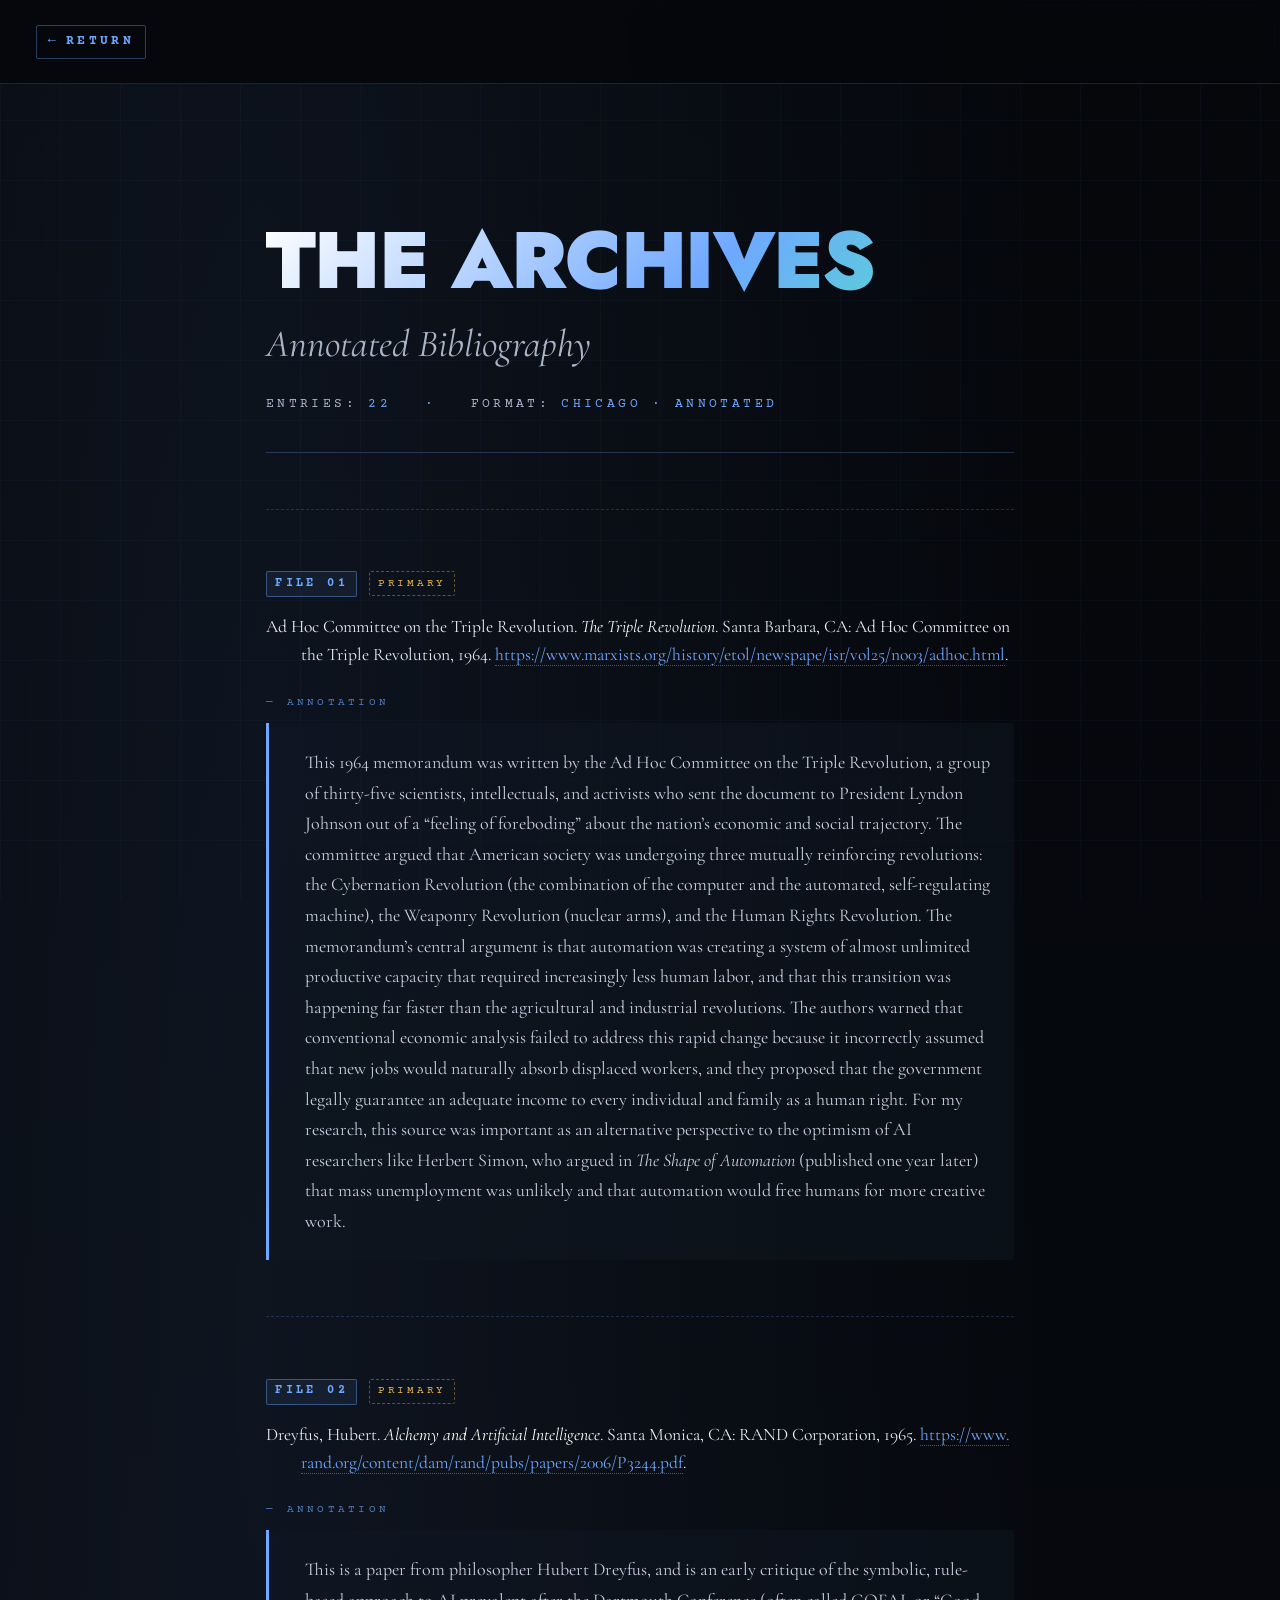
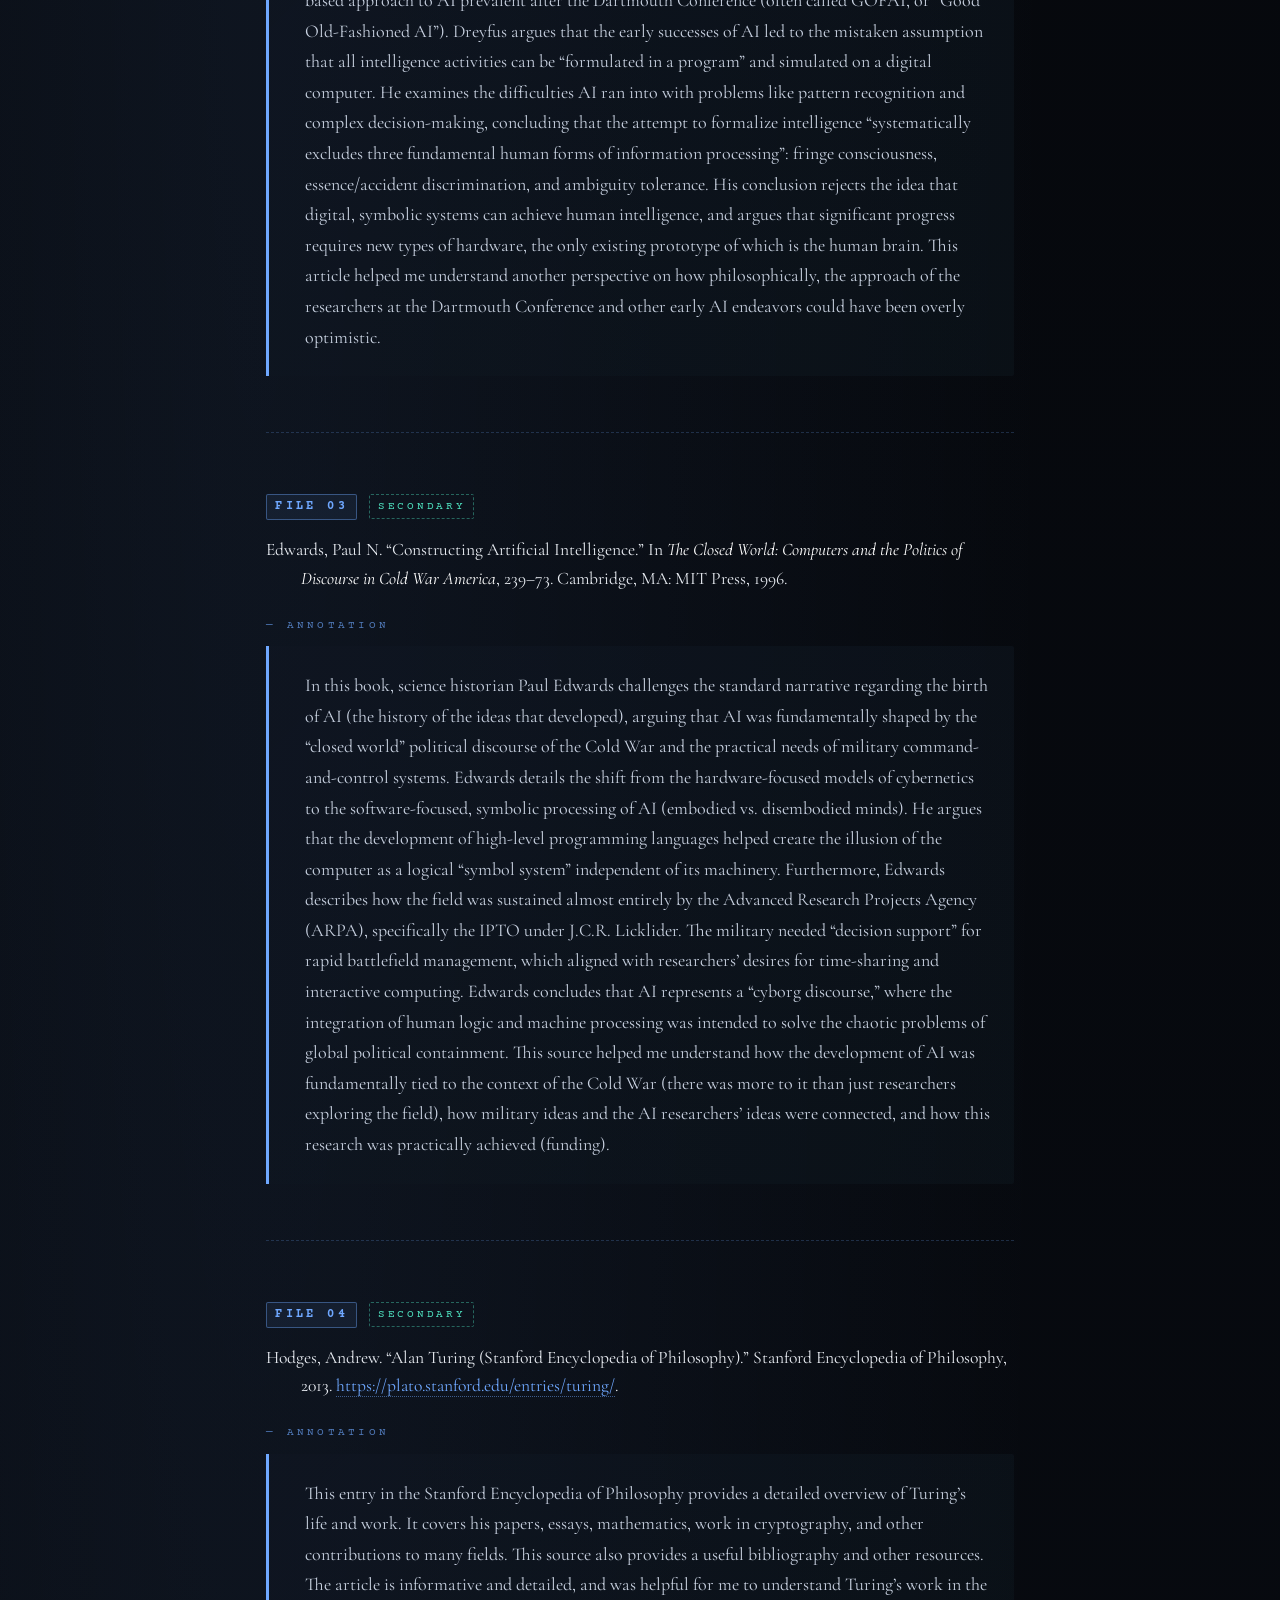
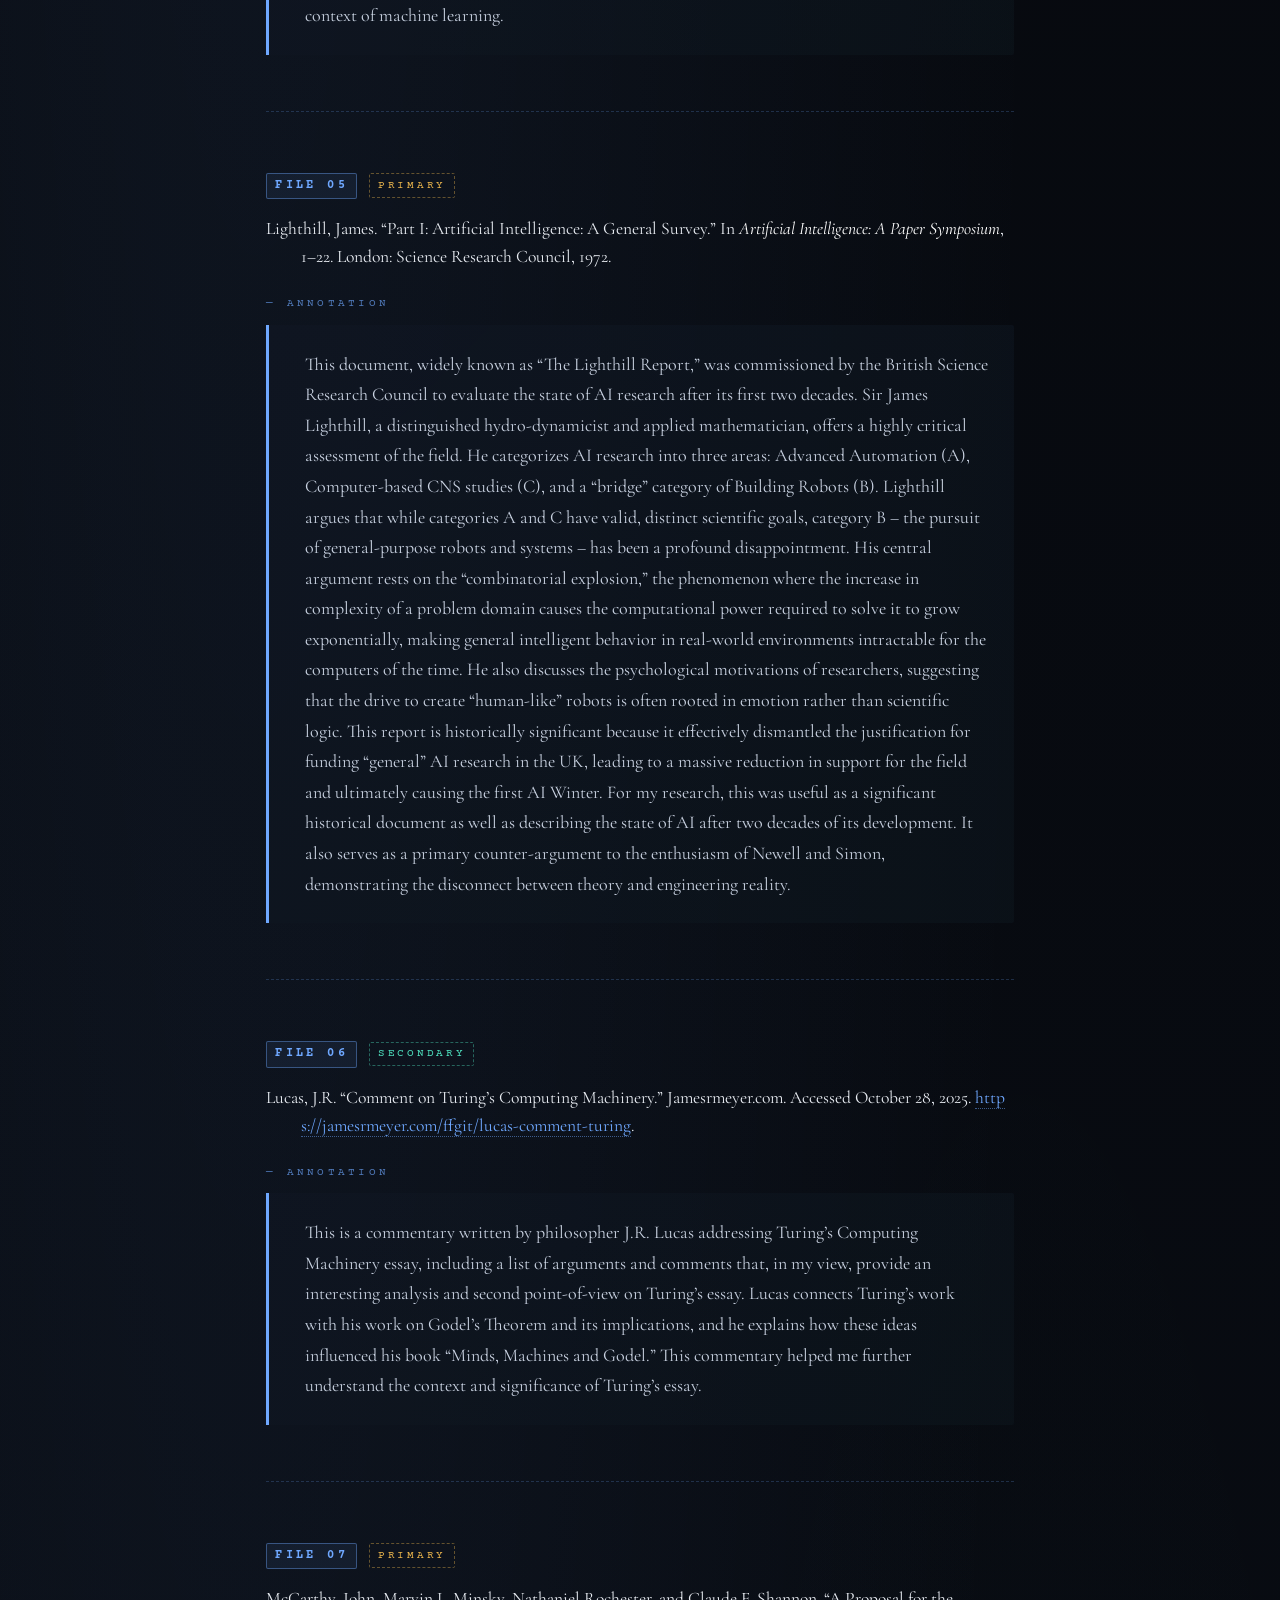
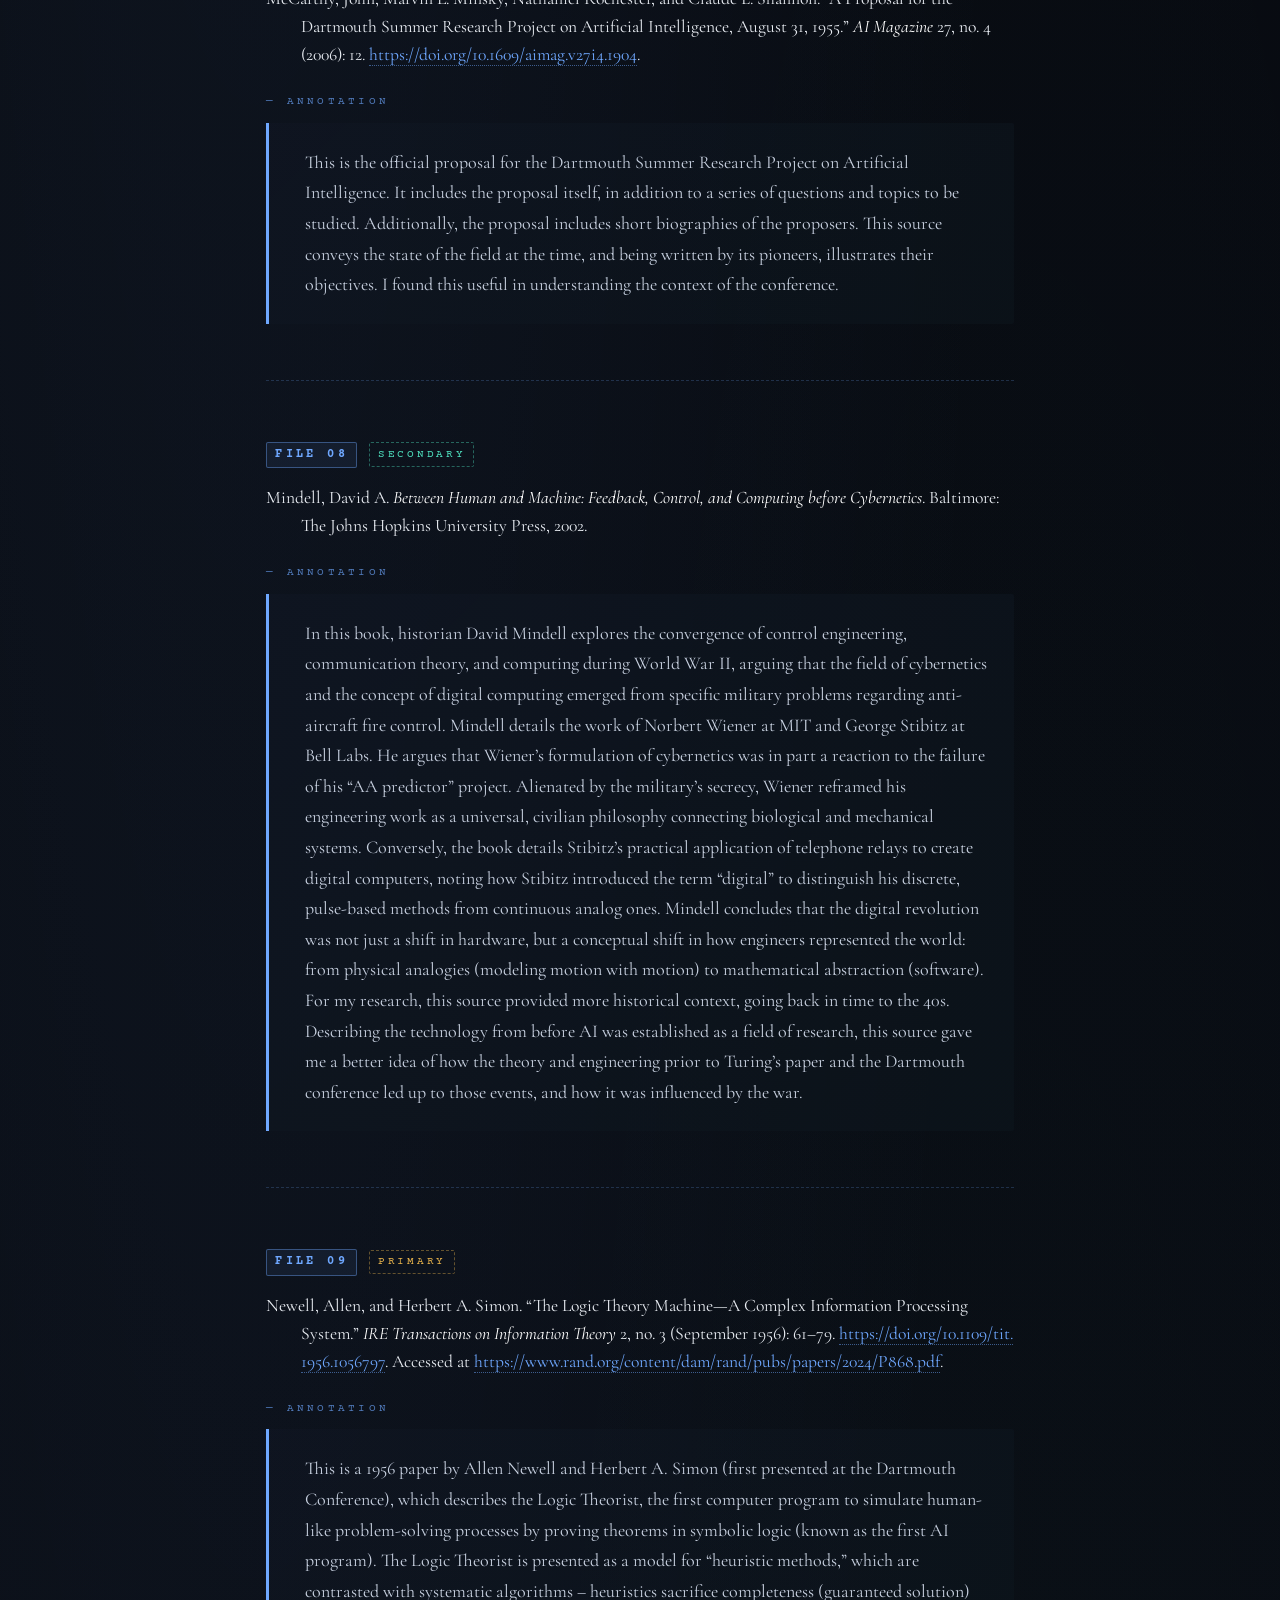
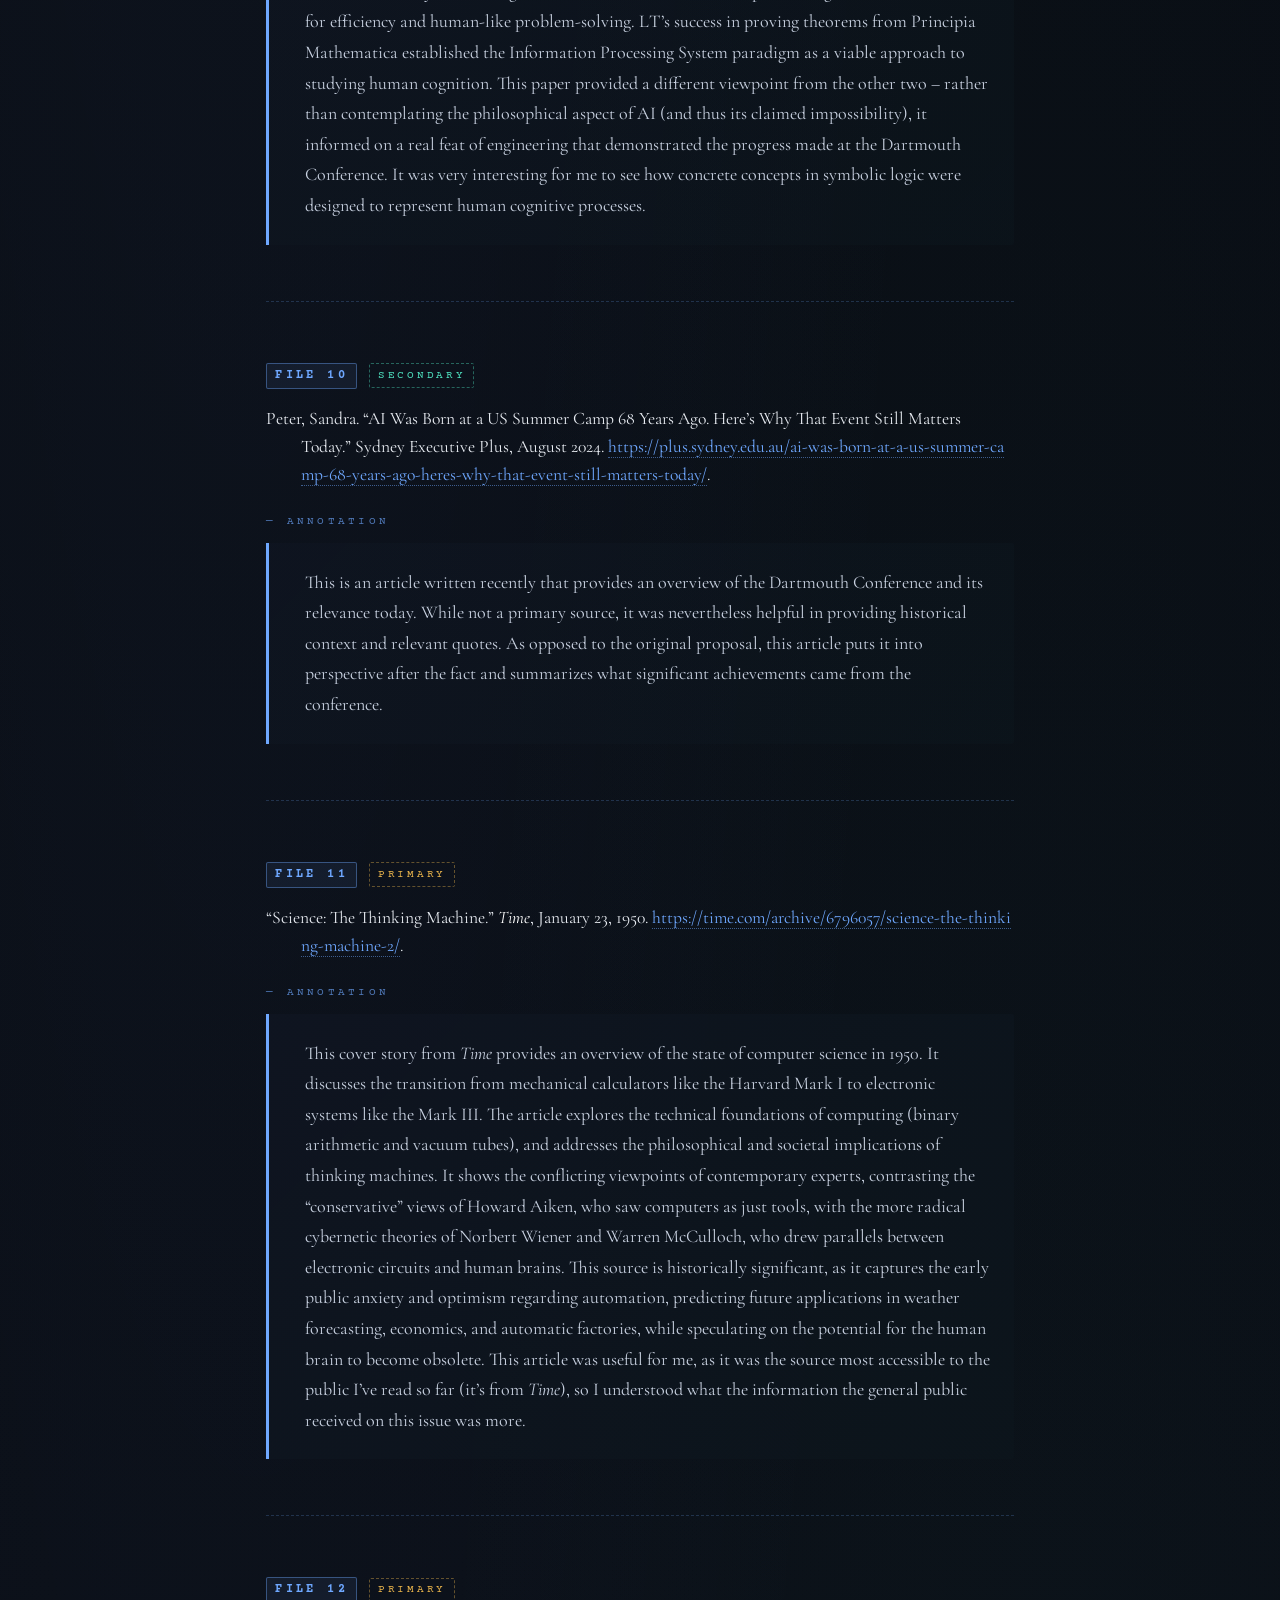
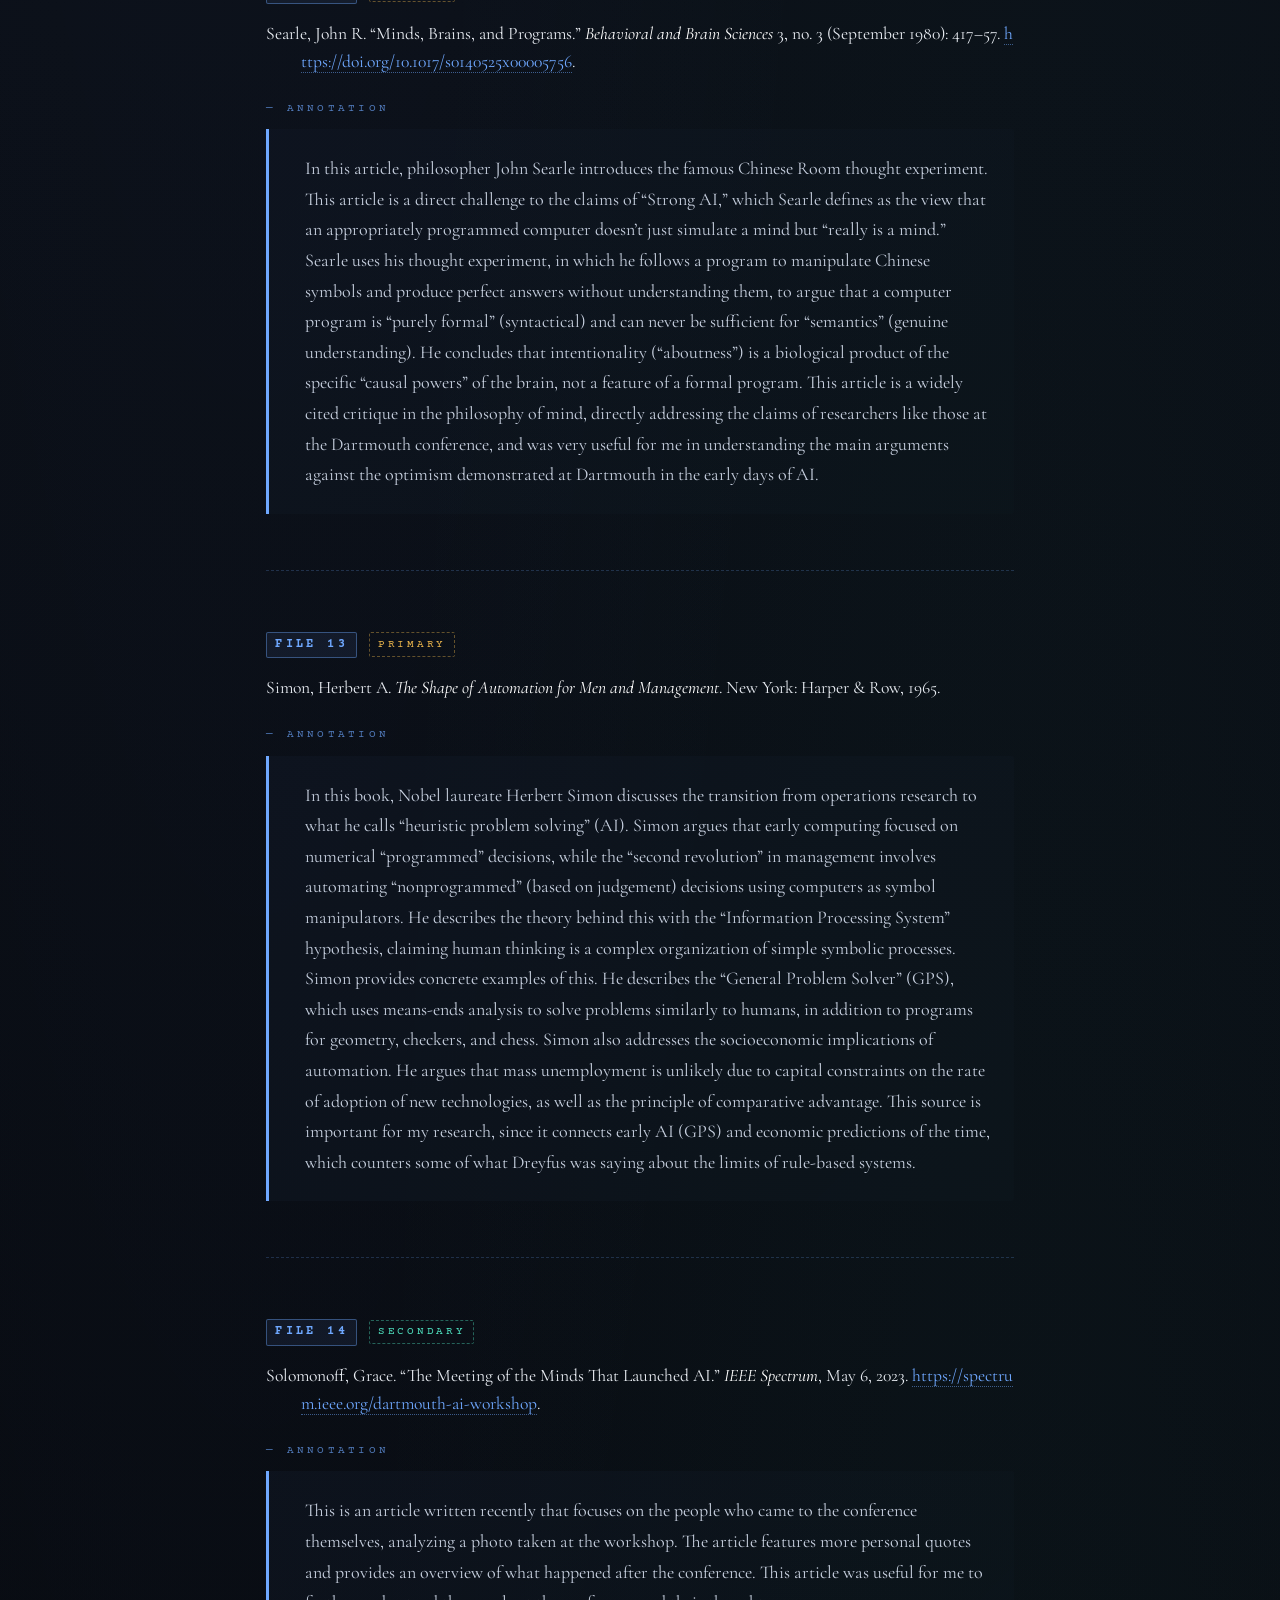
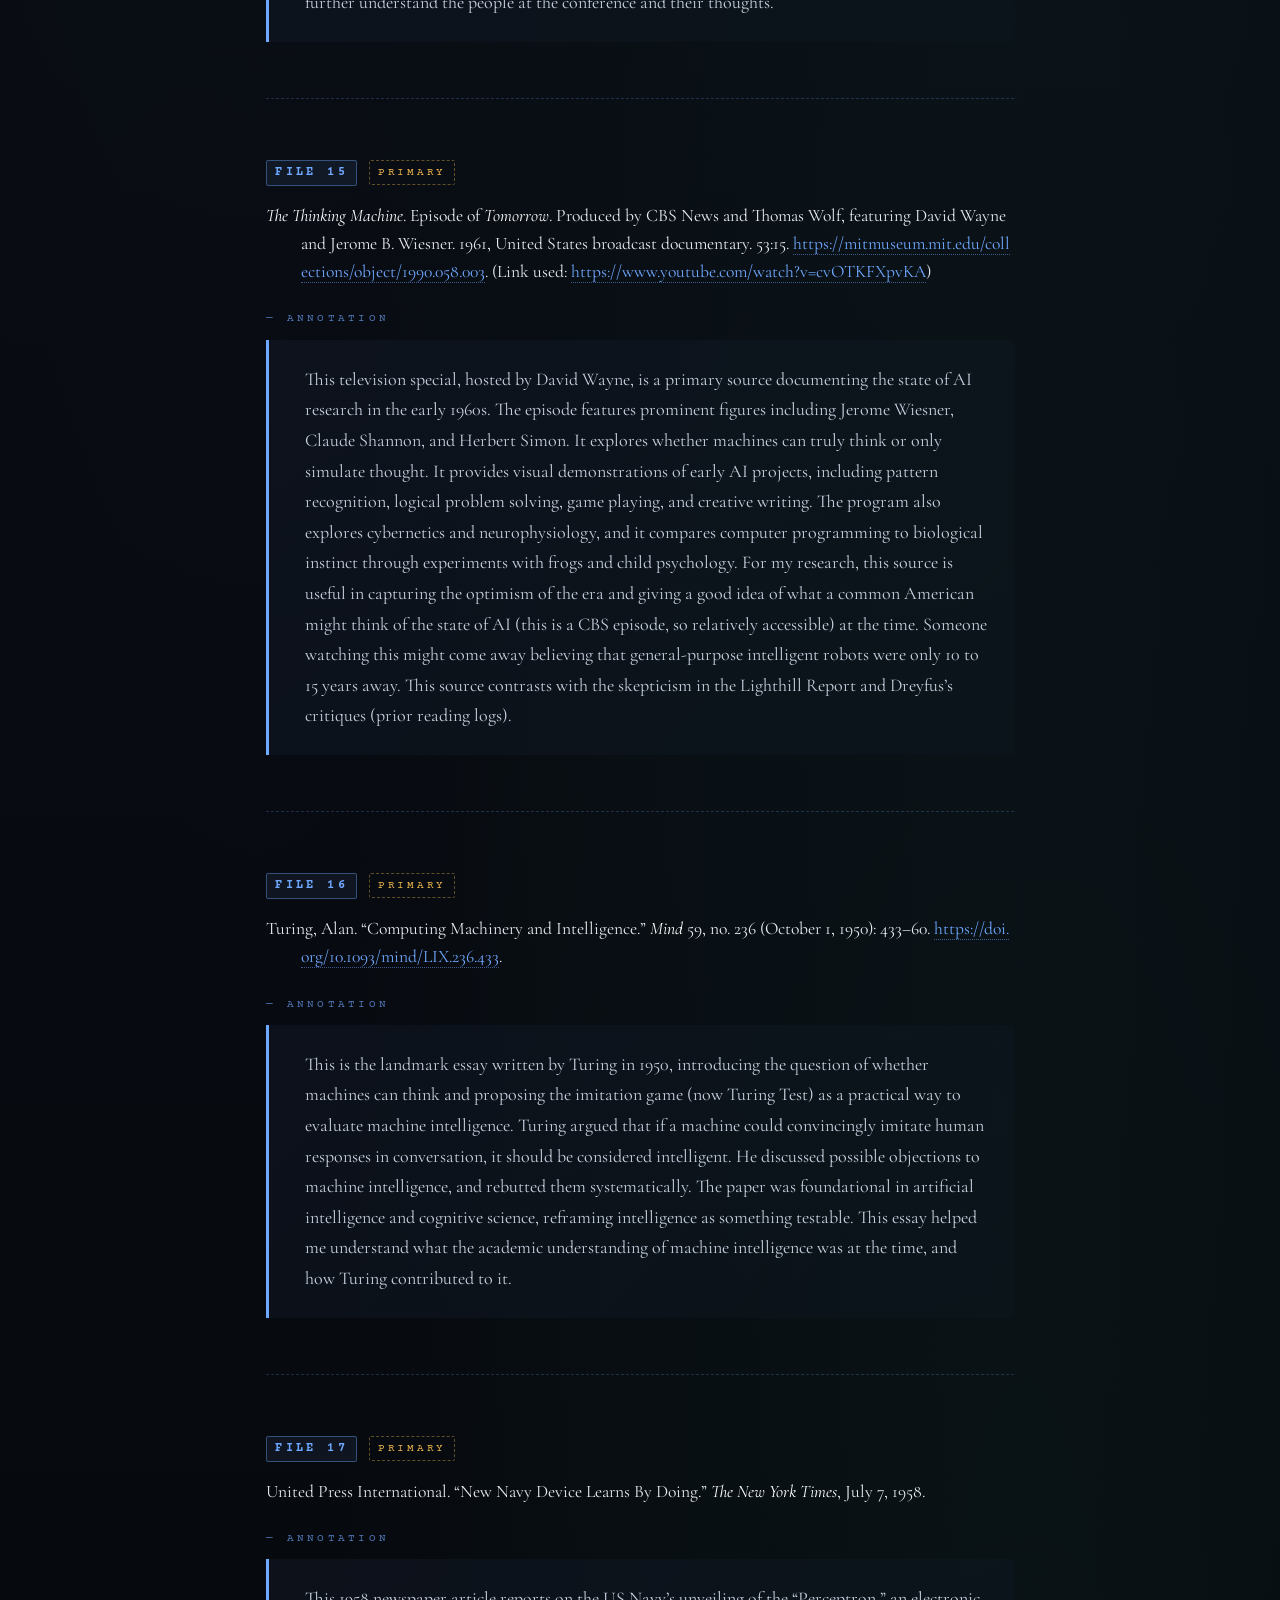
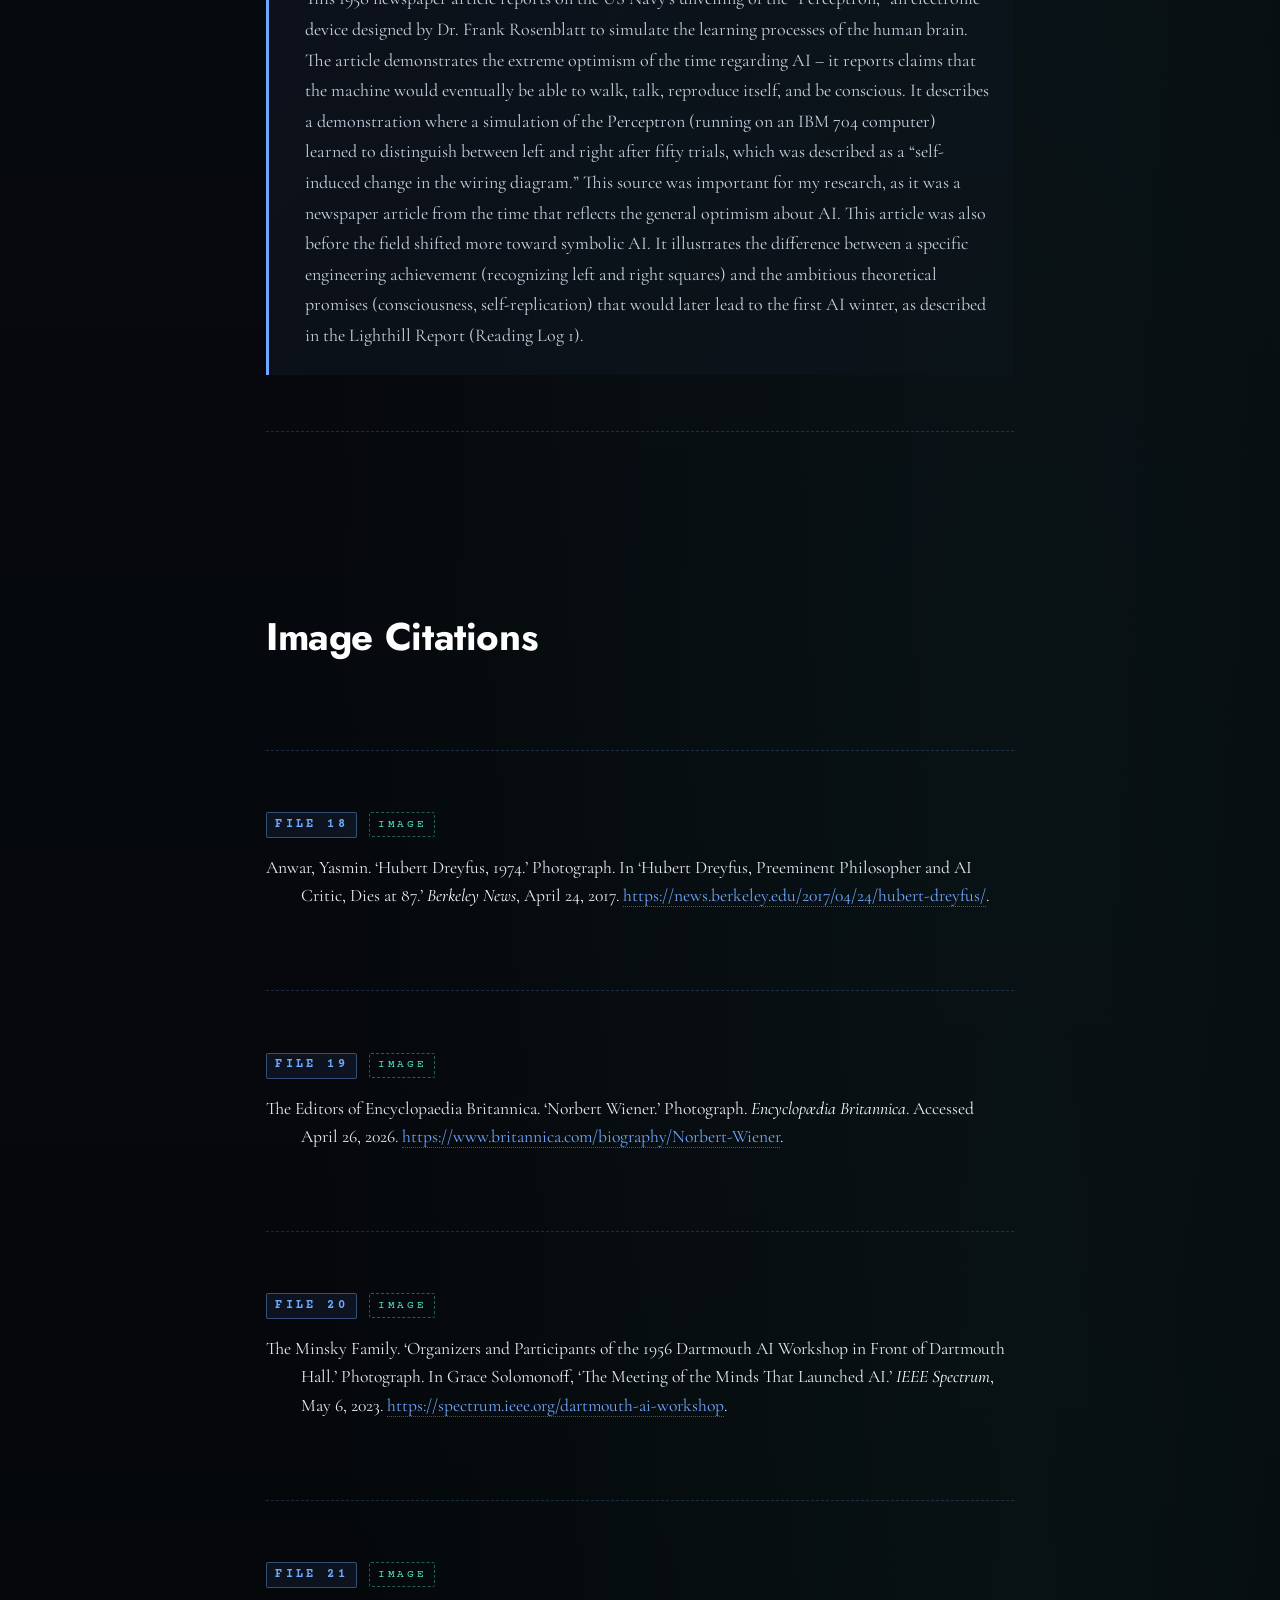
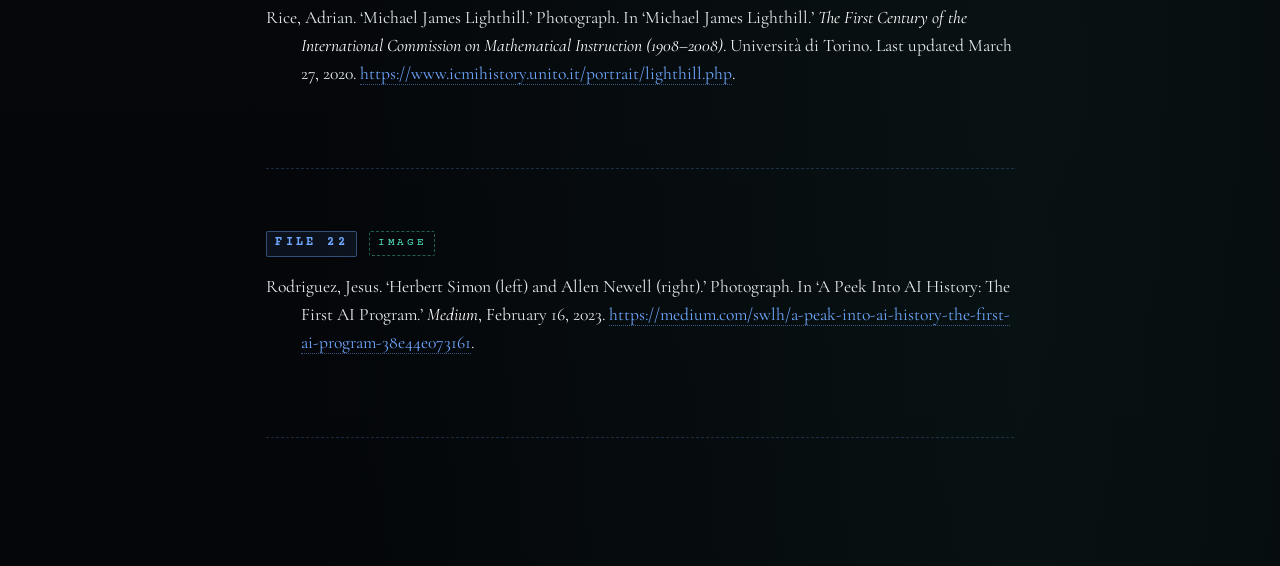
==== commit 4b2be08e: "commit" ====
--- a/bibliography.html
+++ b/bibliography.html
@@ -126,6 +126,14 @@
             color: #a9b4c6;
             margin-bottom: var(--space-sm);
         }
+        .archives-subsection-heading {
+            font-family: var(--font-display);
+            font-weight: 700;
+            font-size: clamp(1.8rem, 3vw, 2.4rem);
+            line-height: 1.1;
+            margin: var(--space-3xl) 0 var(--space-lg);
+            color: #ffffff;
+        }
         .archives-meta {
             font-family: var(--font-mono);
             font-size: var(--fs-xs);
@@ -324,11 +332,10 @@
 
         <!-- Masthead -->
         <header class="archives-header">
-            <span class="archives-classification">File &middot; 1940&ndash;1973 &middot; Declassified</span>
             <h1 class="archives-title">The Archives</h1>
             <p class="archives-subtitle">Annotated Bibliography</p>
             <p class="archives-meta">
-                <span>Entries:</span> 17
+                <span>Entries:</span> 22
                 &nbsp; &middot; &nbsp;
                 <span>Format:</span> Chicago &middot; Annotated
             </p>
@@ -592,18 +599,53 @@
                 </div>
             </li>
 
-        </ol>
-
-        <!-- Footer -->
-        <footer class="archives-footer">
-            <a href="index.html" class="back-link-footer">
-                <span aria-hidden="true">&larr;</span>
-                Return
-            </a>
-           
-        </footer>
-
-    </main>
-
-</body>
+            <li class="archives-entry archives-entry--section-heading">
+                <h2 class="archives-subsection-heading">Image Citations</h2>
+            </li>
+
+            <!-- 18 — Dreyfus image citation -->
+            <li class="archives-entry">
+                <span class="entry-file">File 18</span>
+                <span class="entry-type entry-type--secondary">Image</span>
+                <p class="entry-citation">
+                    Anwar, Yasmin. &lsquo;Hubert Dreyfus, 1974.&rsquo; Photograph. In &lsquo;Hubert Dreyfus, Preeminent Philosopher and AI Critic, Dies at 87.&rsquo; <em>Berkeley News</em>, April 24, 2017. <a href="https://news.berkeley.edu/2017/04/24/hubert-dreyfus/" target="_blank" rel="noopener noreferrer">https://news.berkeley.edu/2017/04/24/hubert-dreyfus/</a>.
+                </p>
+            </li>
+
+            <!-- 19 — Wiener image citation -->
+            <li class="archives-entry">
+                <span class="entry-file">File 19</span>
+                <span class="entry-type entry-type--secondary">Image</span>
+                <p class="entry-citation">
+                    The Editors of Encyclopaedia Britannica. &lsquo;Norbert Wiener.&rsquo; Photograph. <em>Encyclopædia Britannica</em>. Accessed April 26, 2026. <a href="https://www.britannica.com/biography/Norbert-Wiener" target="_blank" rel="noopener noreferrer">https://www.britannica.com/biography/Norbert-Wiener</a>.
+                </p>
+            </li>
+
+            <!-- 20 — Dartmouth image citation -->
+            <li class="archives-entry">
+                <span class="entry-file">File 20</span>
+                <span class="entry-type entry-type--secondary">Image</span>
+                <p class="entry-citation">
+                    The Minsky Family. &lsquo;Organizers and Participants of the 1956 Dartmouth AI Workshop in Front of Dartmouth Hall.&rsquo; Photograph. In Grace Solomonoff, &lsquo;The Meeting of the Minds That Launched AI.&rsquo; <em>IEEE Spectrum</em>, May 6, 2023. <a href="https://spectrum.ieee.org/dartmouth-ai-workshop" target="_blank" rel="noopener noreferrer">https://spectrum.ieee.org/dartmouth-ai-workshop</a>.
+                </p>
+            </li>
+
+            <!-- 21 — Lighthill image citation -->
+            <li class="archives-entry">
+                <span class="entry-file">File 21</span>
+                <span class="entry-type entry-type--secondary">Image</span>
+                <p class="entry-citation">
+                    Rice, Adrian. &lsquo;Michael James Lighthill.&rsquo; Photograph. In &lsquo;Michael James Lighthill.&rsquo; <em>The First Century of the International Commission on Mathematical Instruction (1908&ndash;2008)</em>. Università di Torino. Last updated March 27, 2020. <a href="https://www.icmihistory.unito.it/portrait/lighthill.php" target="_blank" rel="noopener noreferrer">https://www.icmihistory.unito.it/portrait/lighthill.php</a>.
+                </p>
+            </li>
+
+            <!-- 22 — Simon & Newell image citation -->
+            <li class="archives-entry">
+                <span class="entry-file">File 22</span>
+                <span class="entry-type entry-type--secondary">Image</span>
+                <p class="entry-citation">
+                    Rodriguez, Jesus. &lsquo;Herbert Simon (left) and Allen Newell (right).&rsquo; Photograph. In &lsquo;A Peek Into AI History: The First AI Program.&rsquo; <em>Medium</em>, February 16, 2023. <a href="https://medium.com/swlh/a-peak-into-ai-history-the-first-ai-program-38e44e073161" target="_blank" rel="noopener noreferrer">https://medium.com/swlh/a-peak-into-ai-history-the-first-ai-program-38e44e073161</a>.
+                </p>
+            </li>
+
 </html>
--- a/css/main.css
+++ b/css/main.css
@@ -245,6 +245,13 @@
 }
 .cite::before { content: '['; }
 .cite::after  { content: ']'; }
+.image-cite {
+    cursor: help;
+}
+.image-cite:focus-visible {
+    outline: 2px solid var(--color-accent-hot);
+    outline-offset: 4px;
+}
 
 /* Glossary term inline style — looks like a bold highlighted link. */
 .glossary-term {
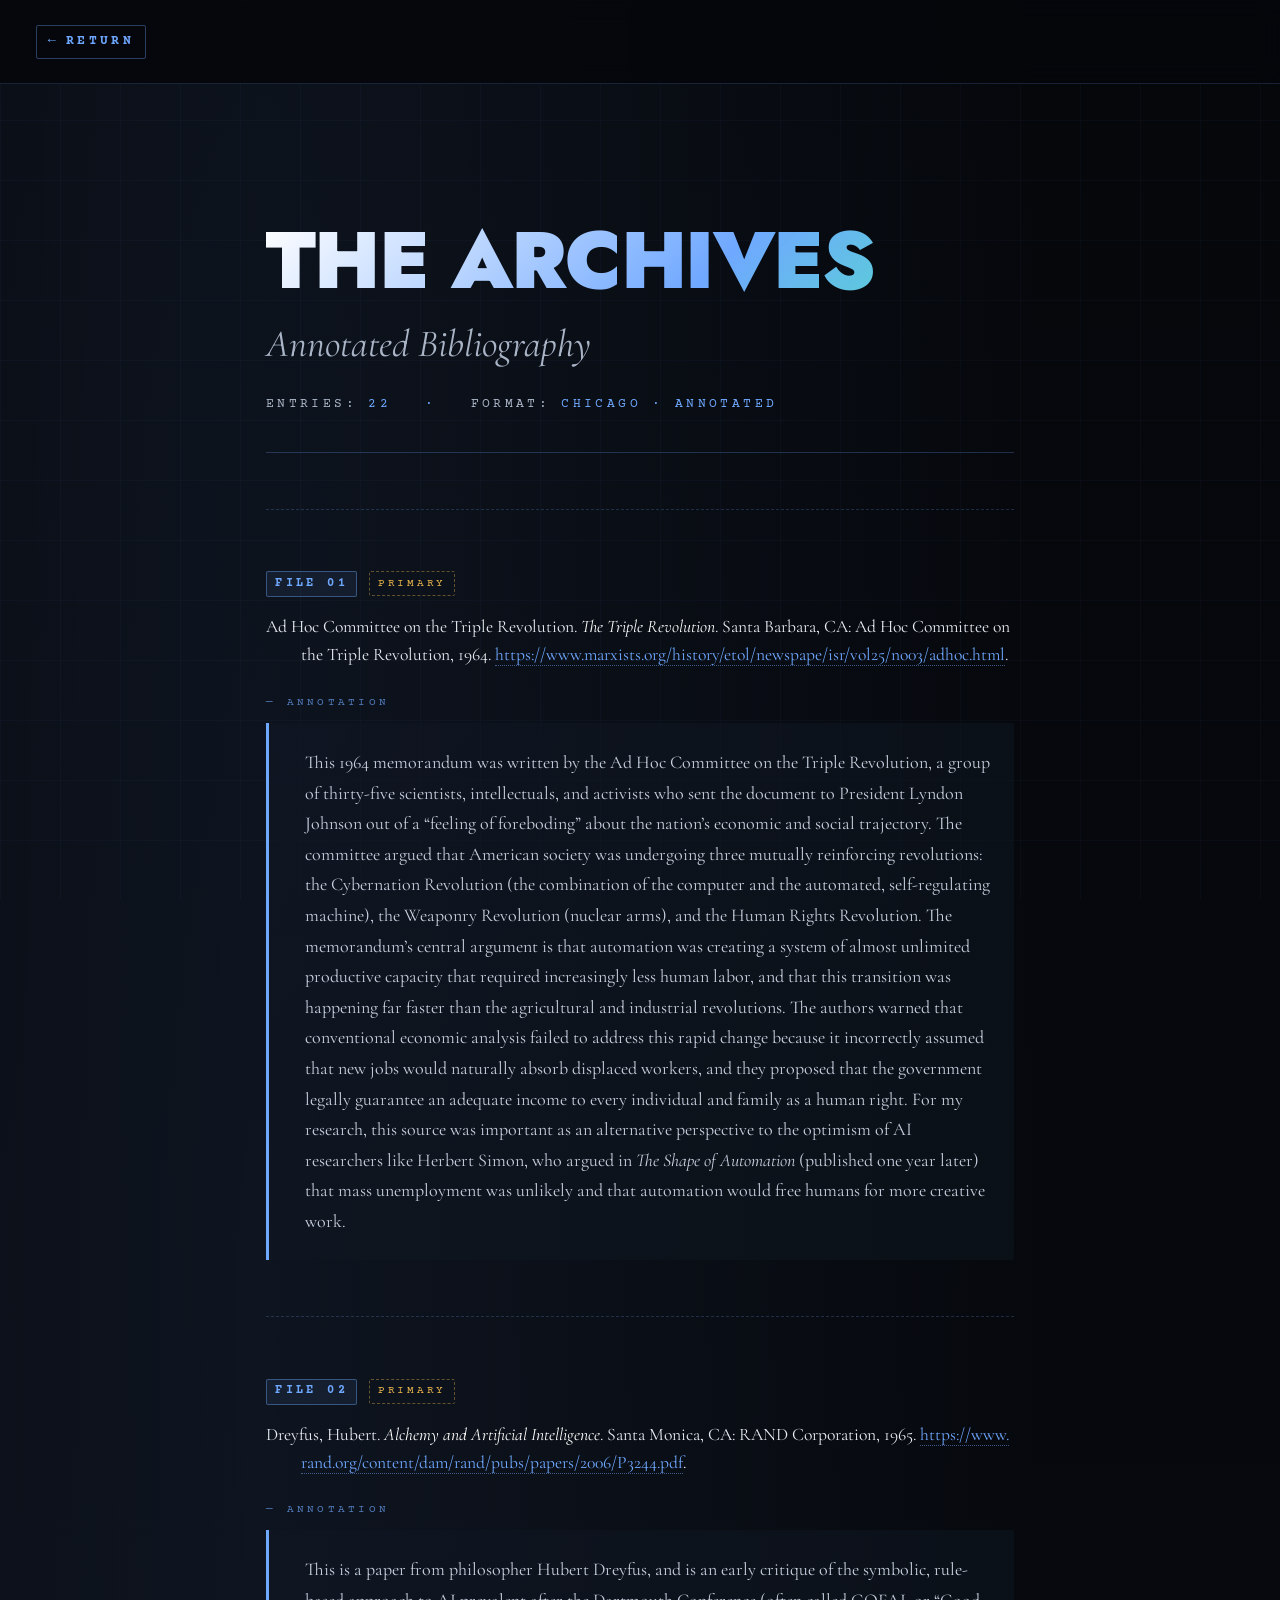
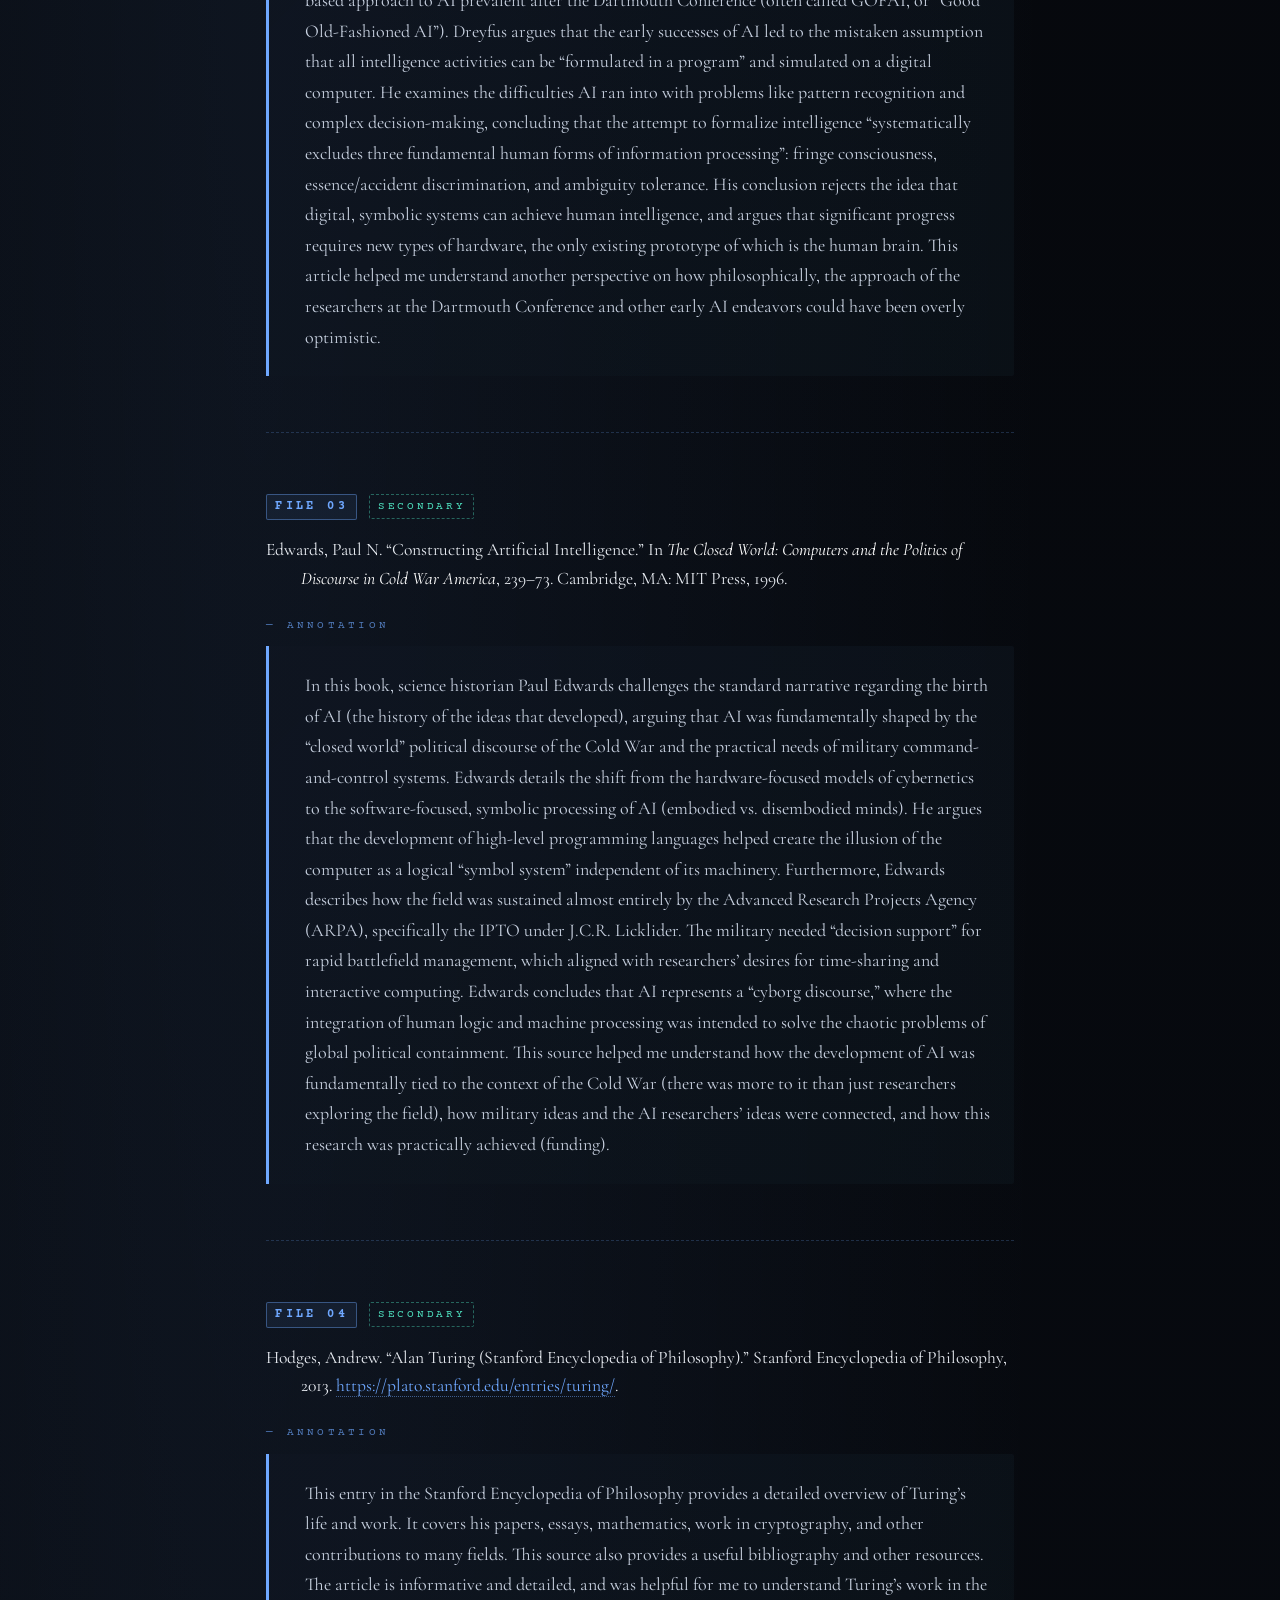
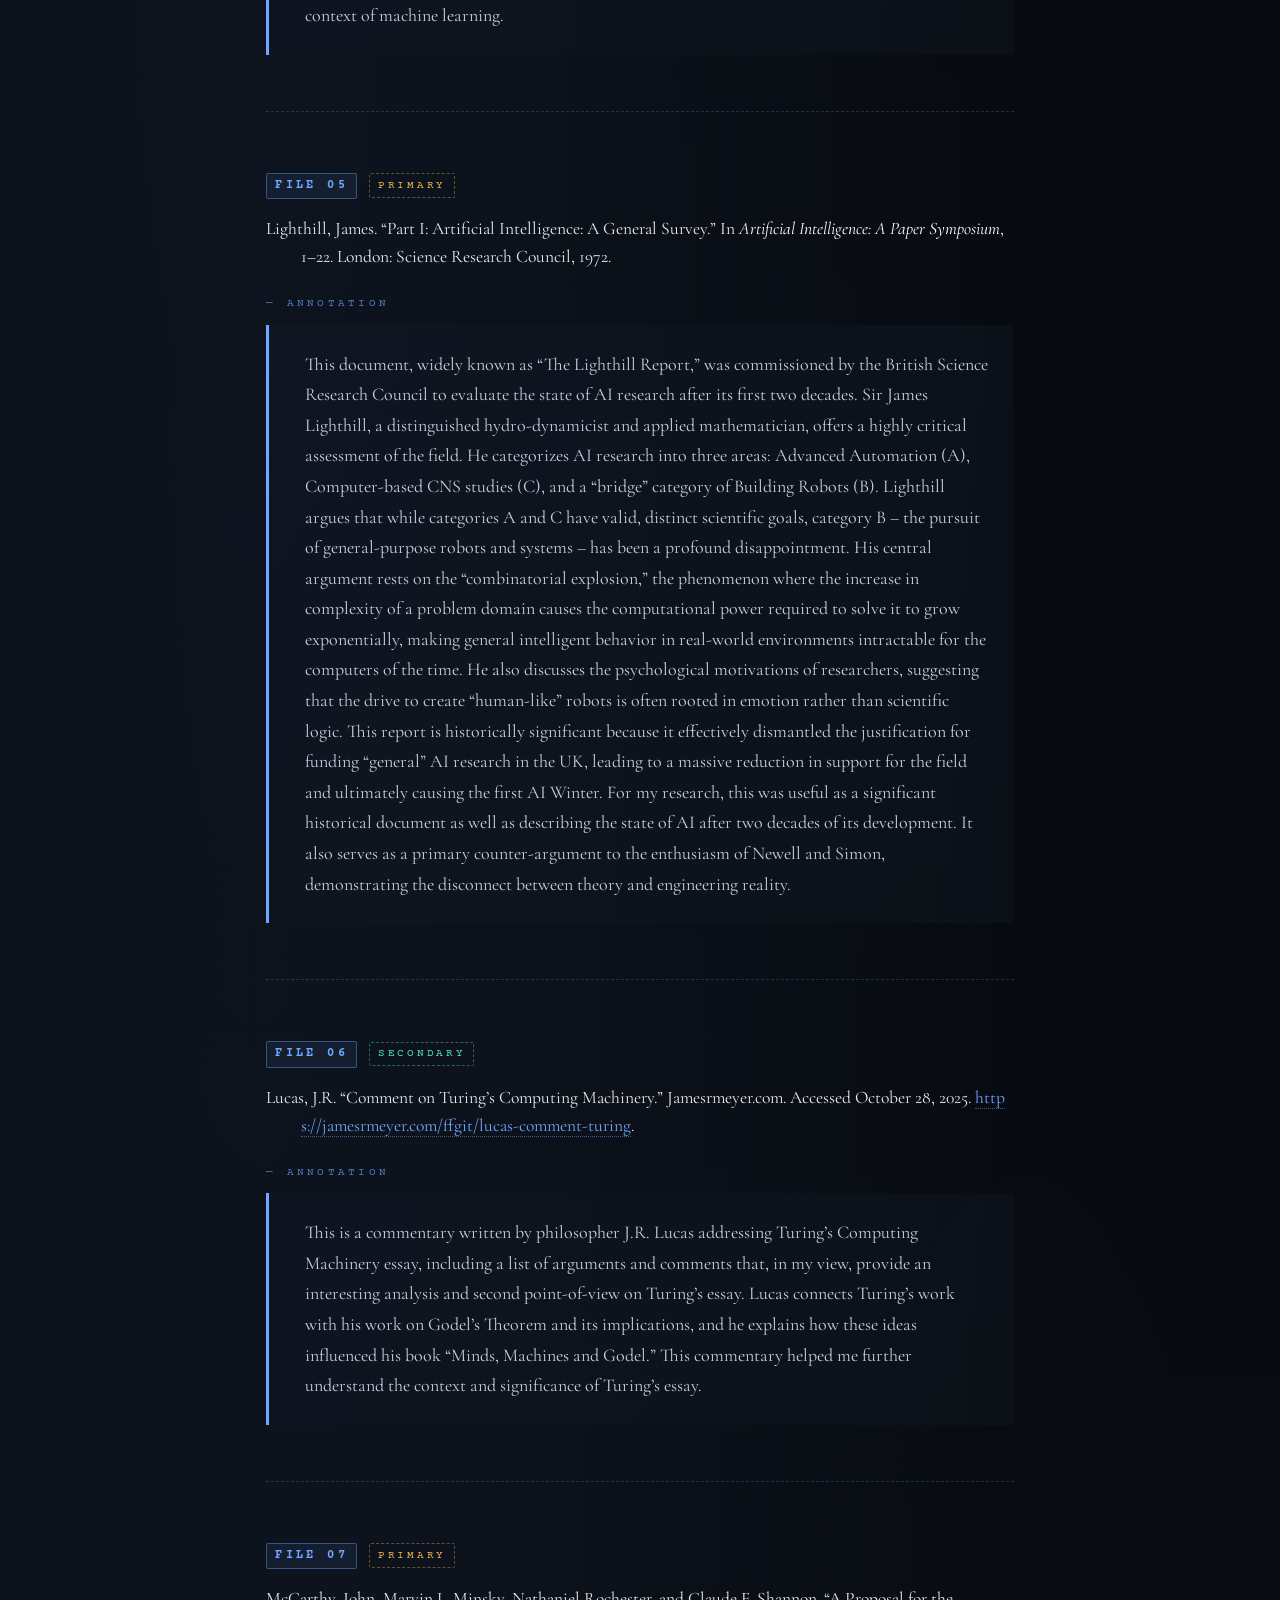
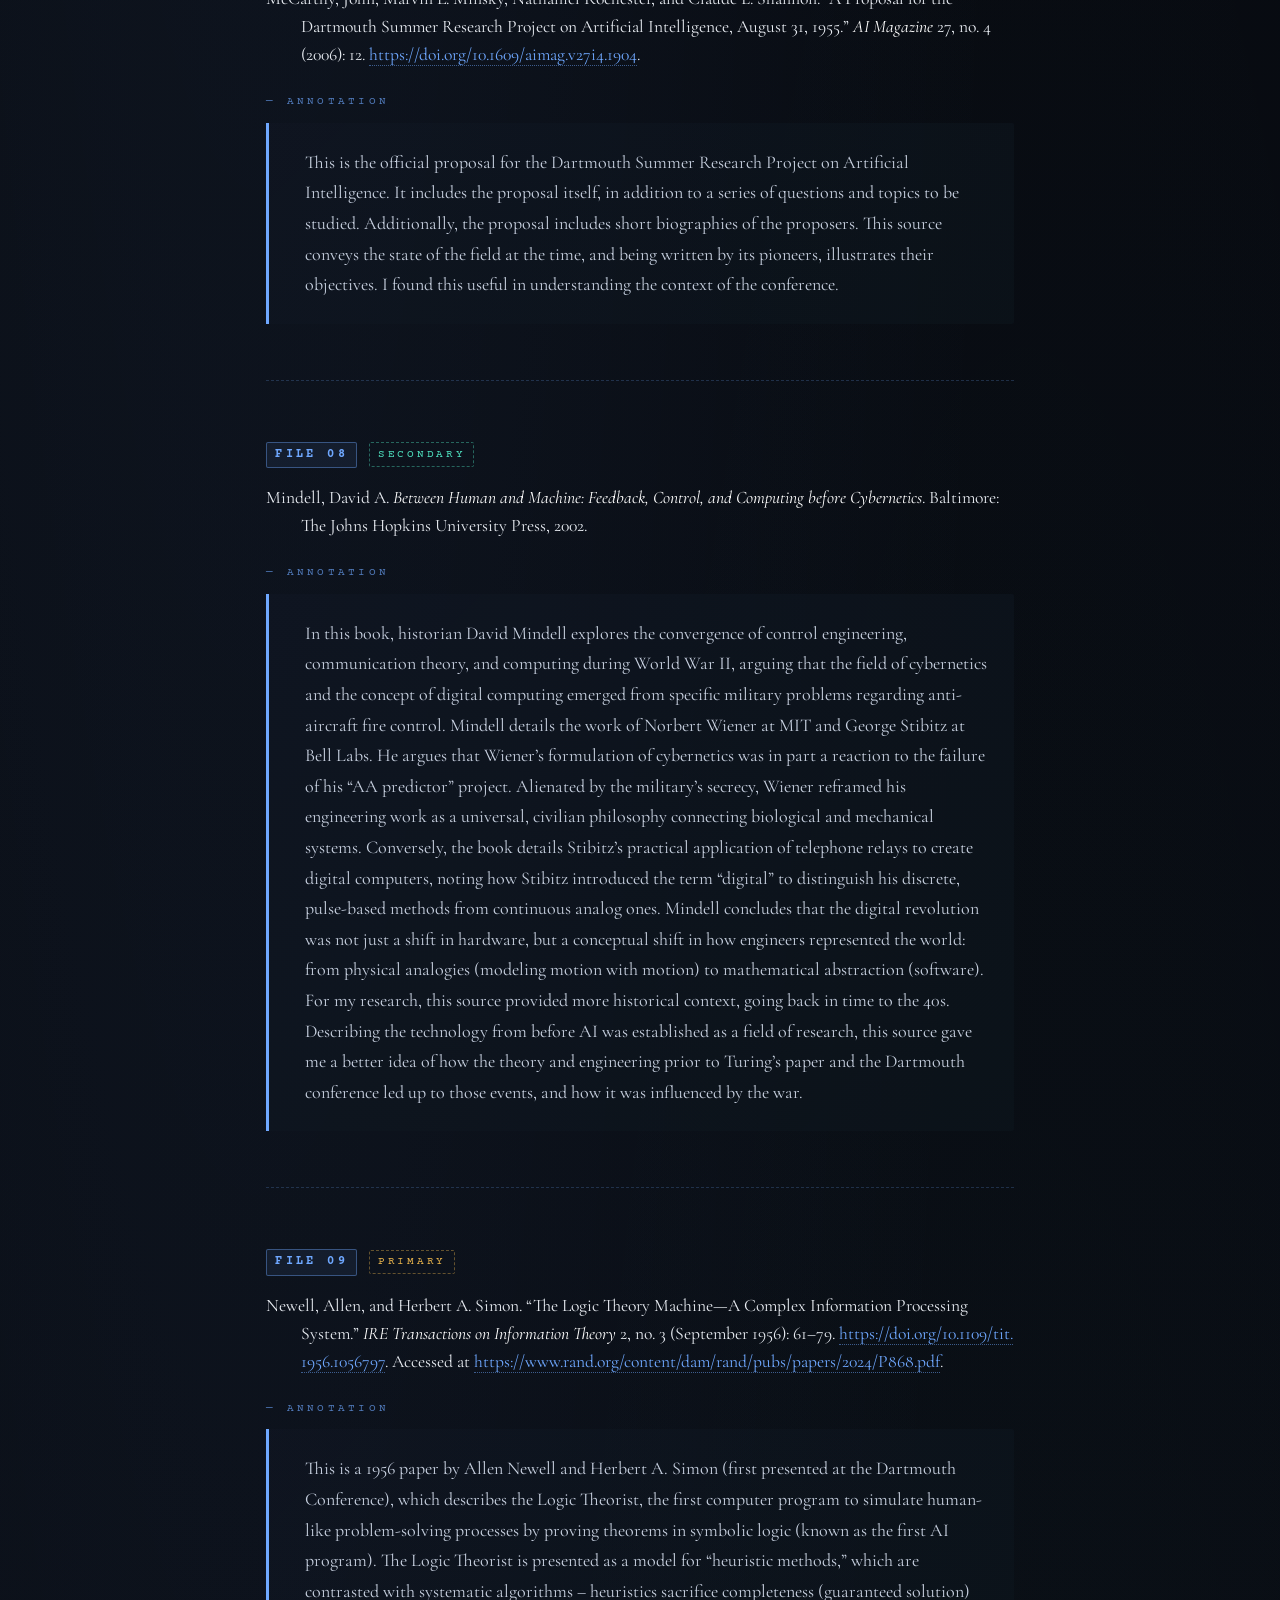
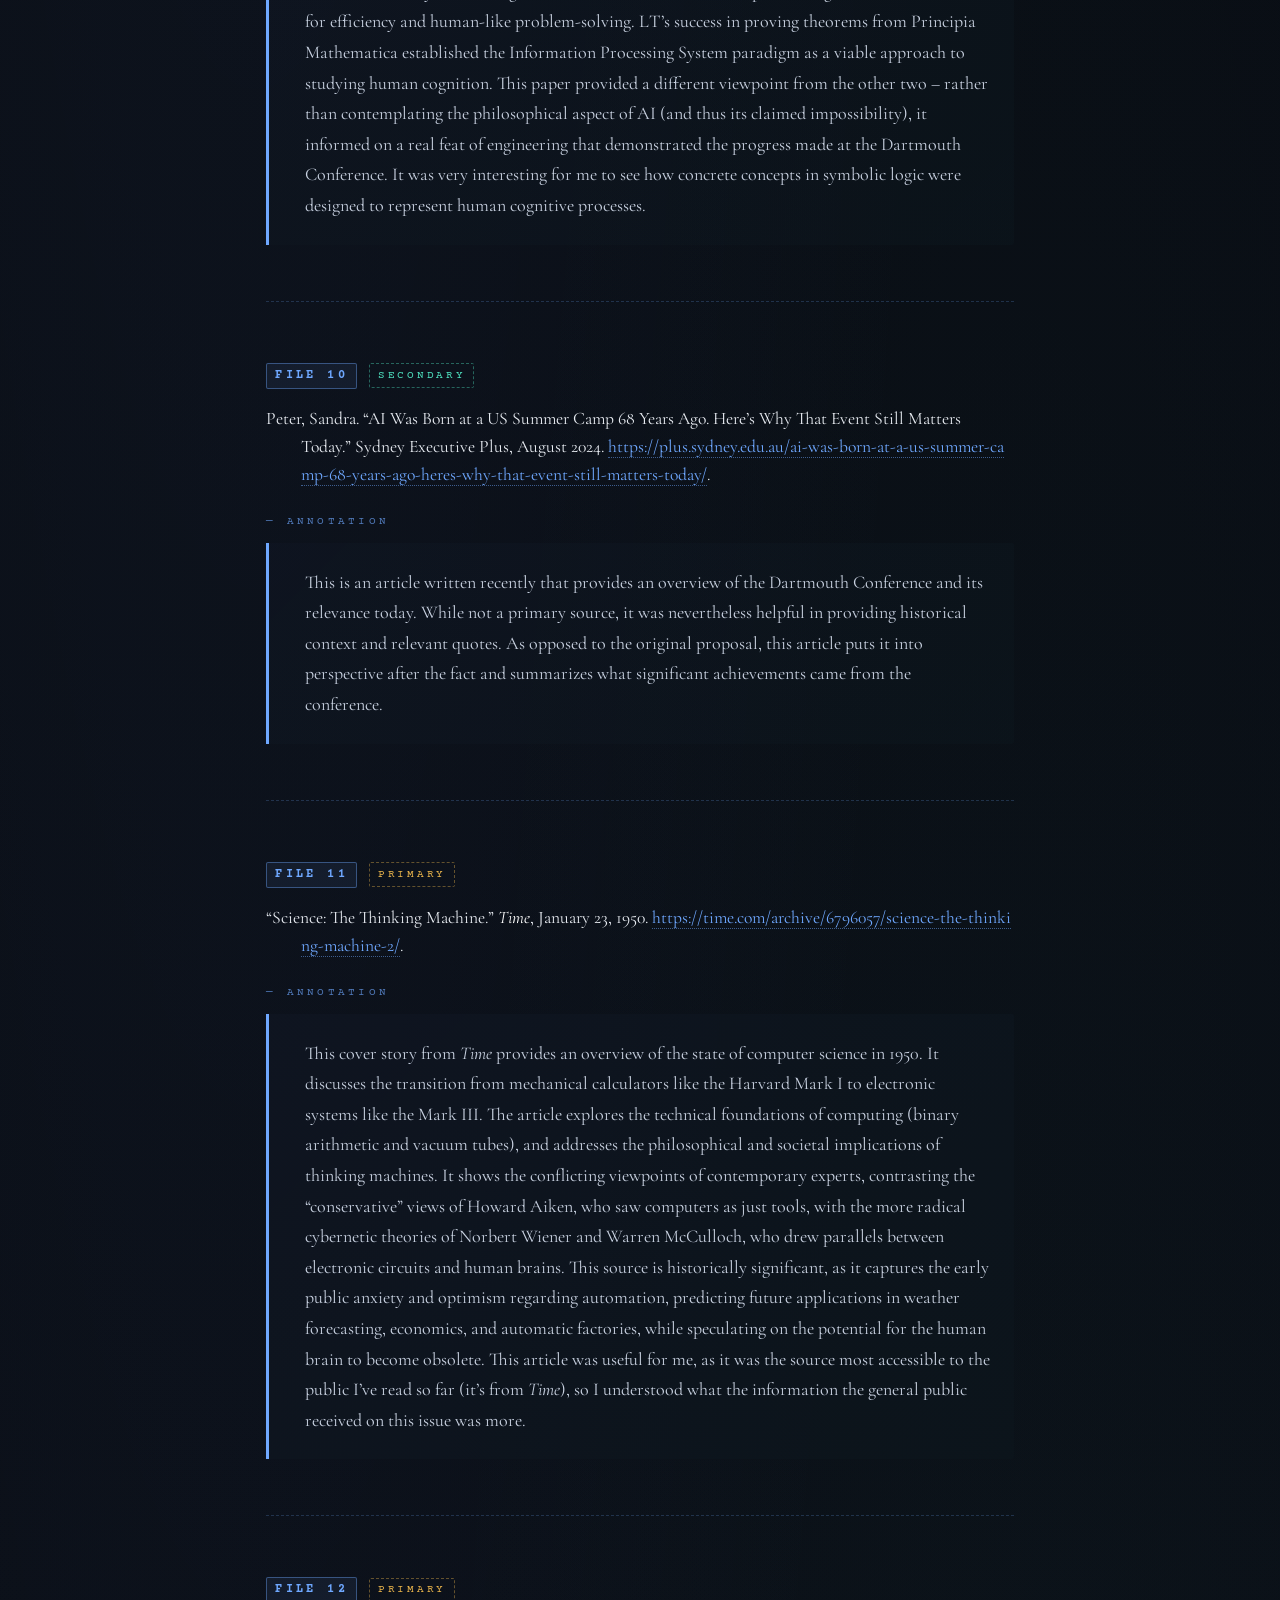
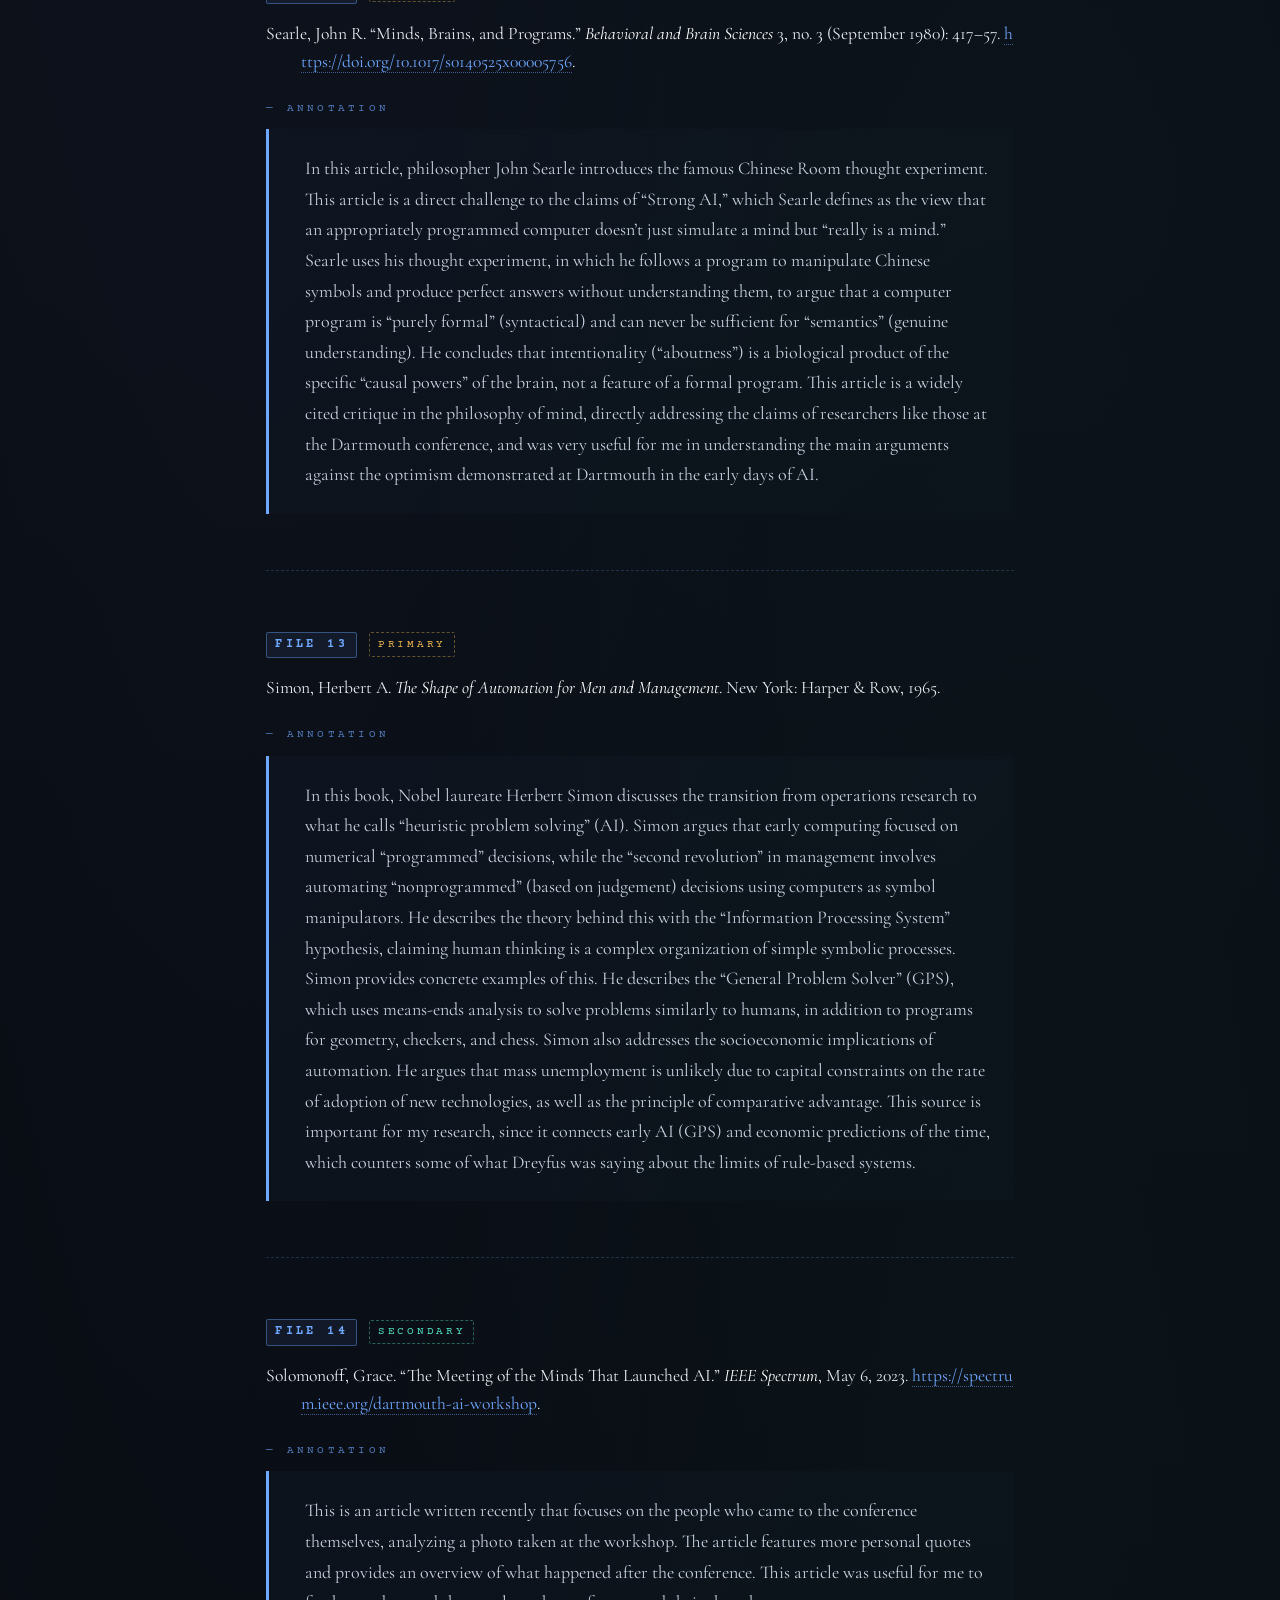
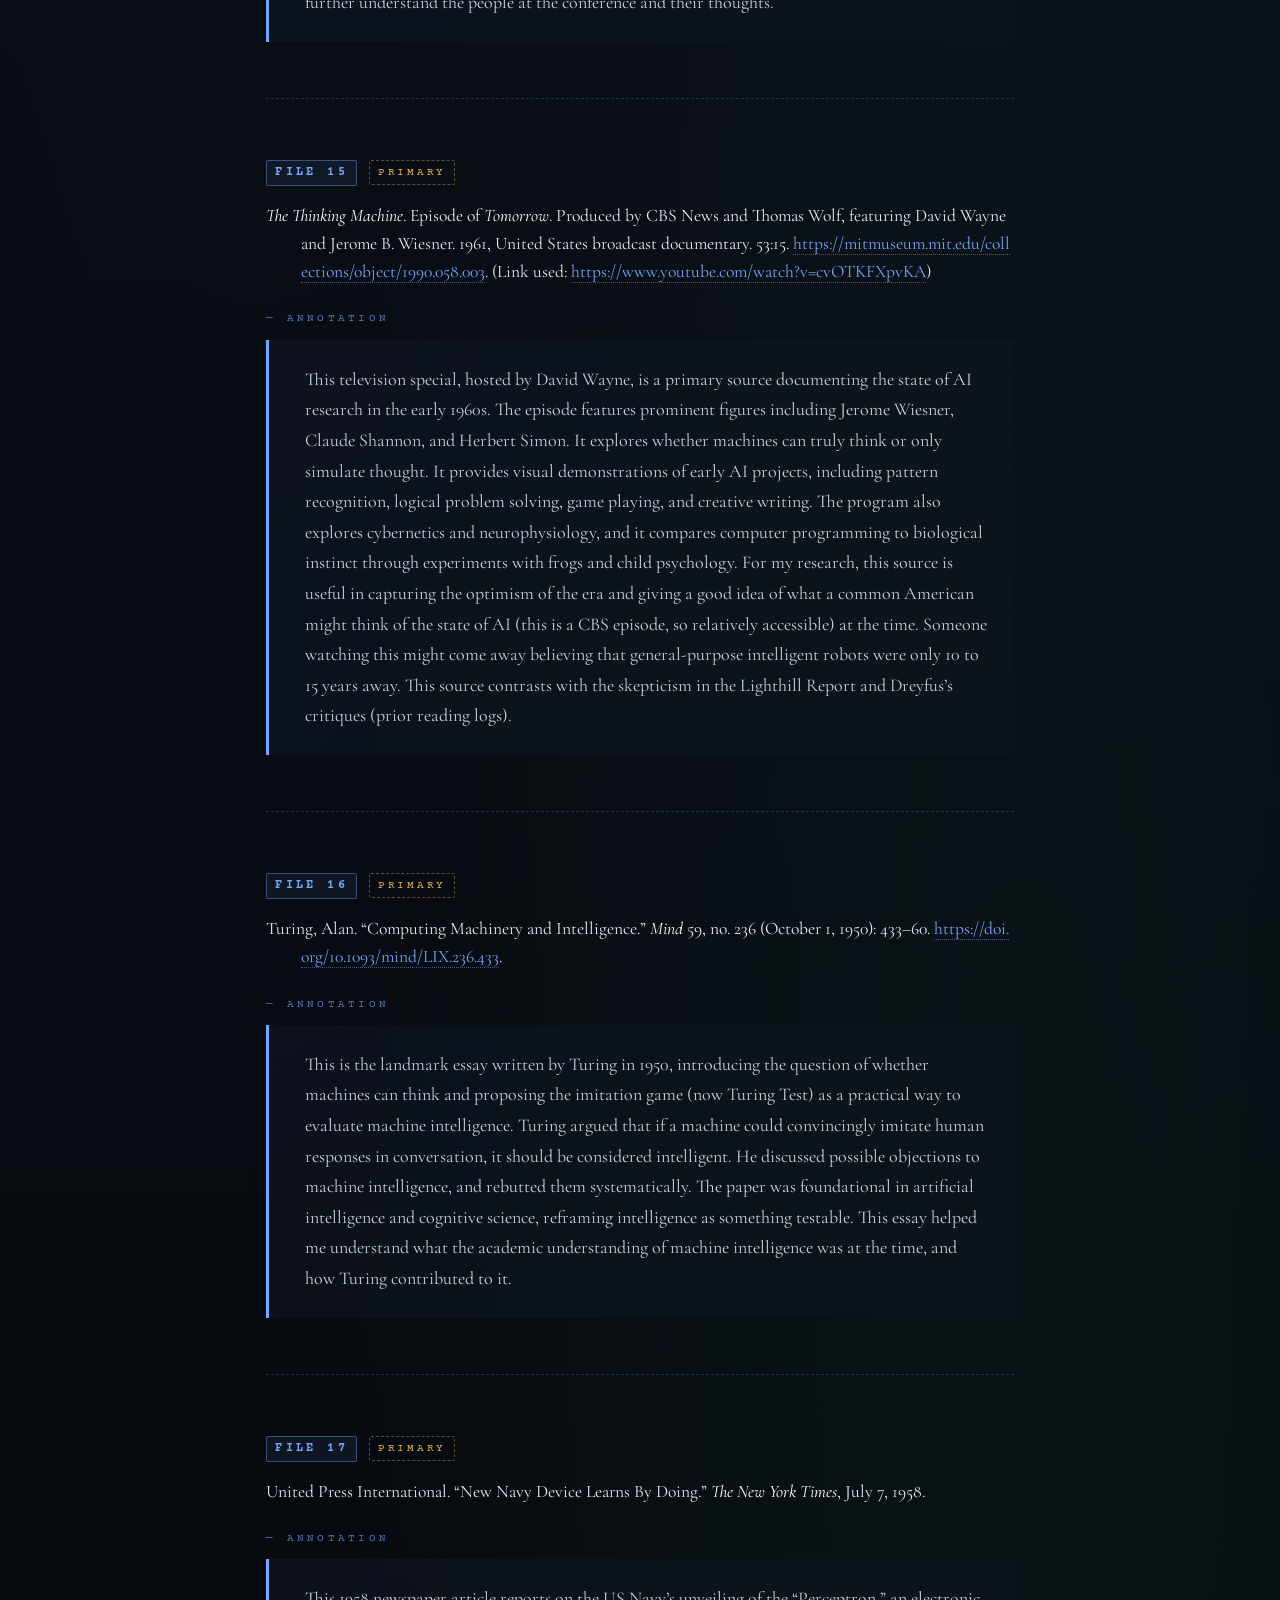
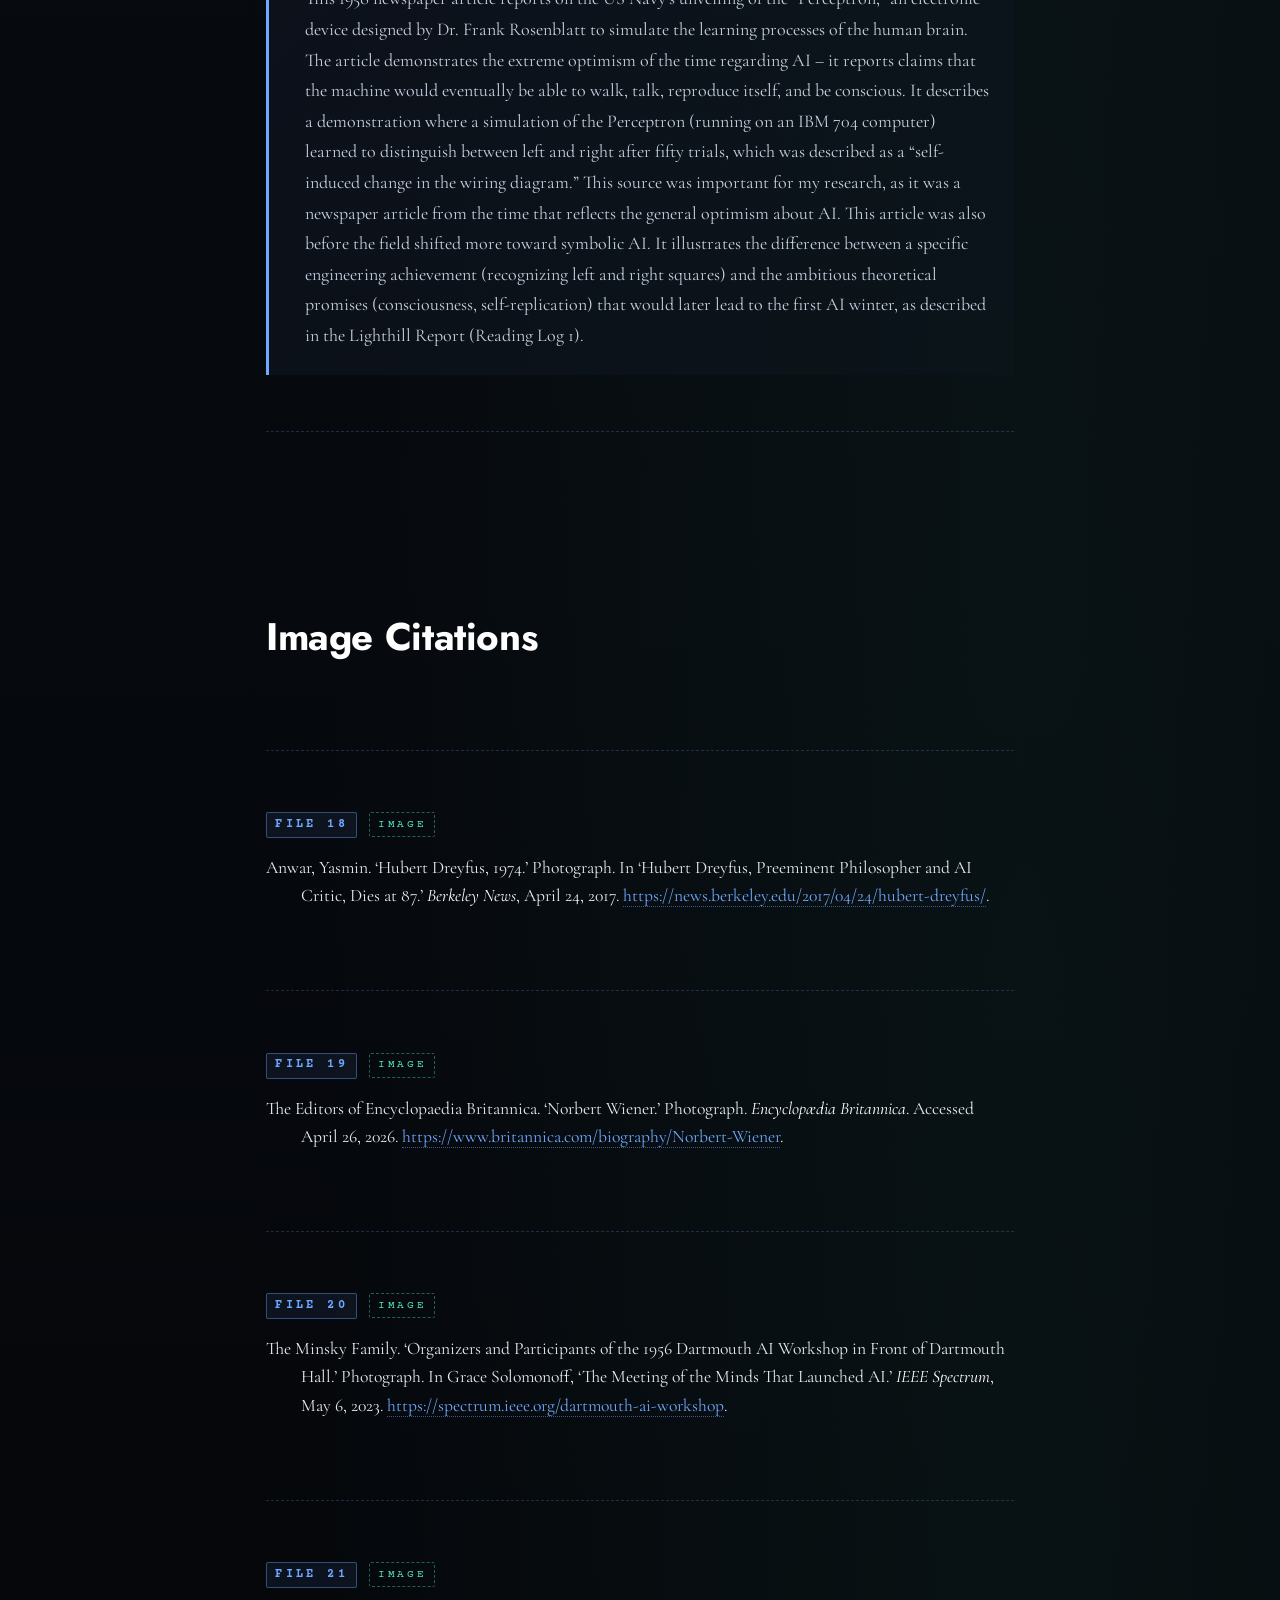
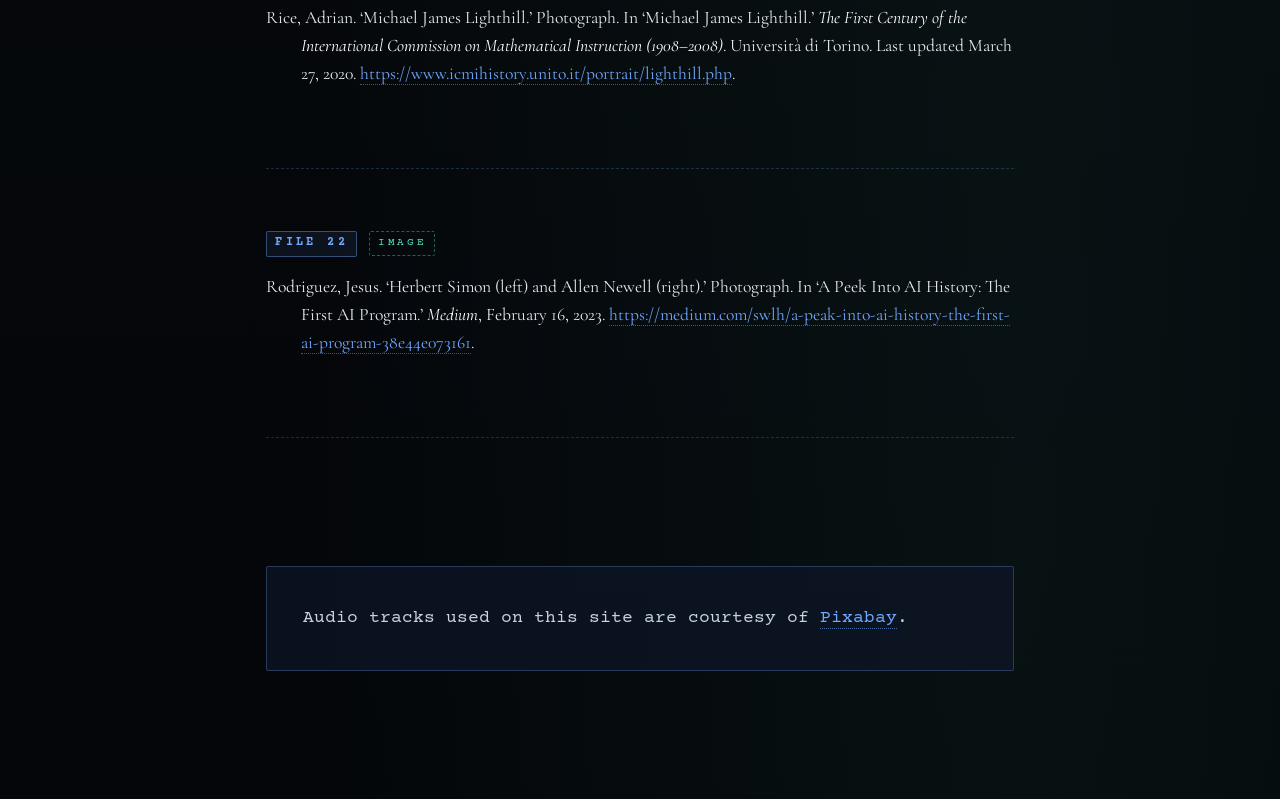
==== commit 58201d9c: "commit" ====
--- a/bibliography.html
+++ b/bibliography.html
@@ -308,6 +308,25 @@
             text-transform: uppercase;
             color: #6a7382;
         }
+        .audio-credit-box {
+            margin: var(--space-3xl) 0 0;
+            padding: var(--space-lg);
+            border: 1px solid rgba(111, 168, 255, 0.28);
+            border-radius: var(--radius-sm);
+            background: rgba(15, 22, 40, 0.7);
+            color: #c8d1e0;
+            font-family: var(--font-mono);
+            font-size: 0.9rem;
+            line-height: 1.6;
+        }
+        .audio-credit-box a {
+            color: #6fa8ff;
+            text-decoration: none;
+            border-bottom: 1px dotted rgba(111, 168, 255, 0.6);
+        }
+        .audio-credit-box a:hover {
+            color: #4fe3c1;
+        }
 
         /* Responsive tweaks */
         @media (max-width: 720px) {
@@ -647,5 +666,12 @@
                     Rodriguez, Jesus. &lsquo;Herbert Simon (left) and Allen Newell (right).&rsquo; Photograph. In &lsquo;A Peek Into AI History: The First AI Program.&rsquo; <em>Medium</em>, February 16, 2023. <a href="https://medium.com/swlh/a-peak-into-ai-history-the-first-ai-program-38e44e073161" target="_blank" rel="noopener noreferrer">https://medium.com/swlh/a-peak-into-ai-history-the-first-ai-program-38e44e073161</a>.
                 </p>
             </li>
-
+        </ol>
+
+        <div class="audio-credit-box">
+            <p>Audio tracks used on this site are courtesy of <a href="https://pixabay.com/" target="_blank" rel="noopener noreferrer">Pixabay</a>.</p>
+        </div>
+
+    </main>
+</body>
 </html>
